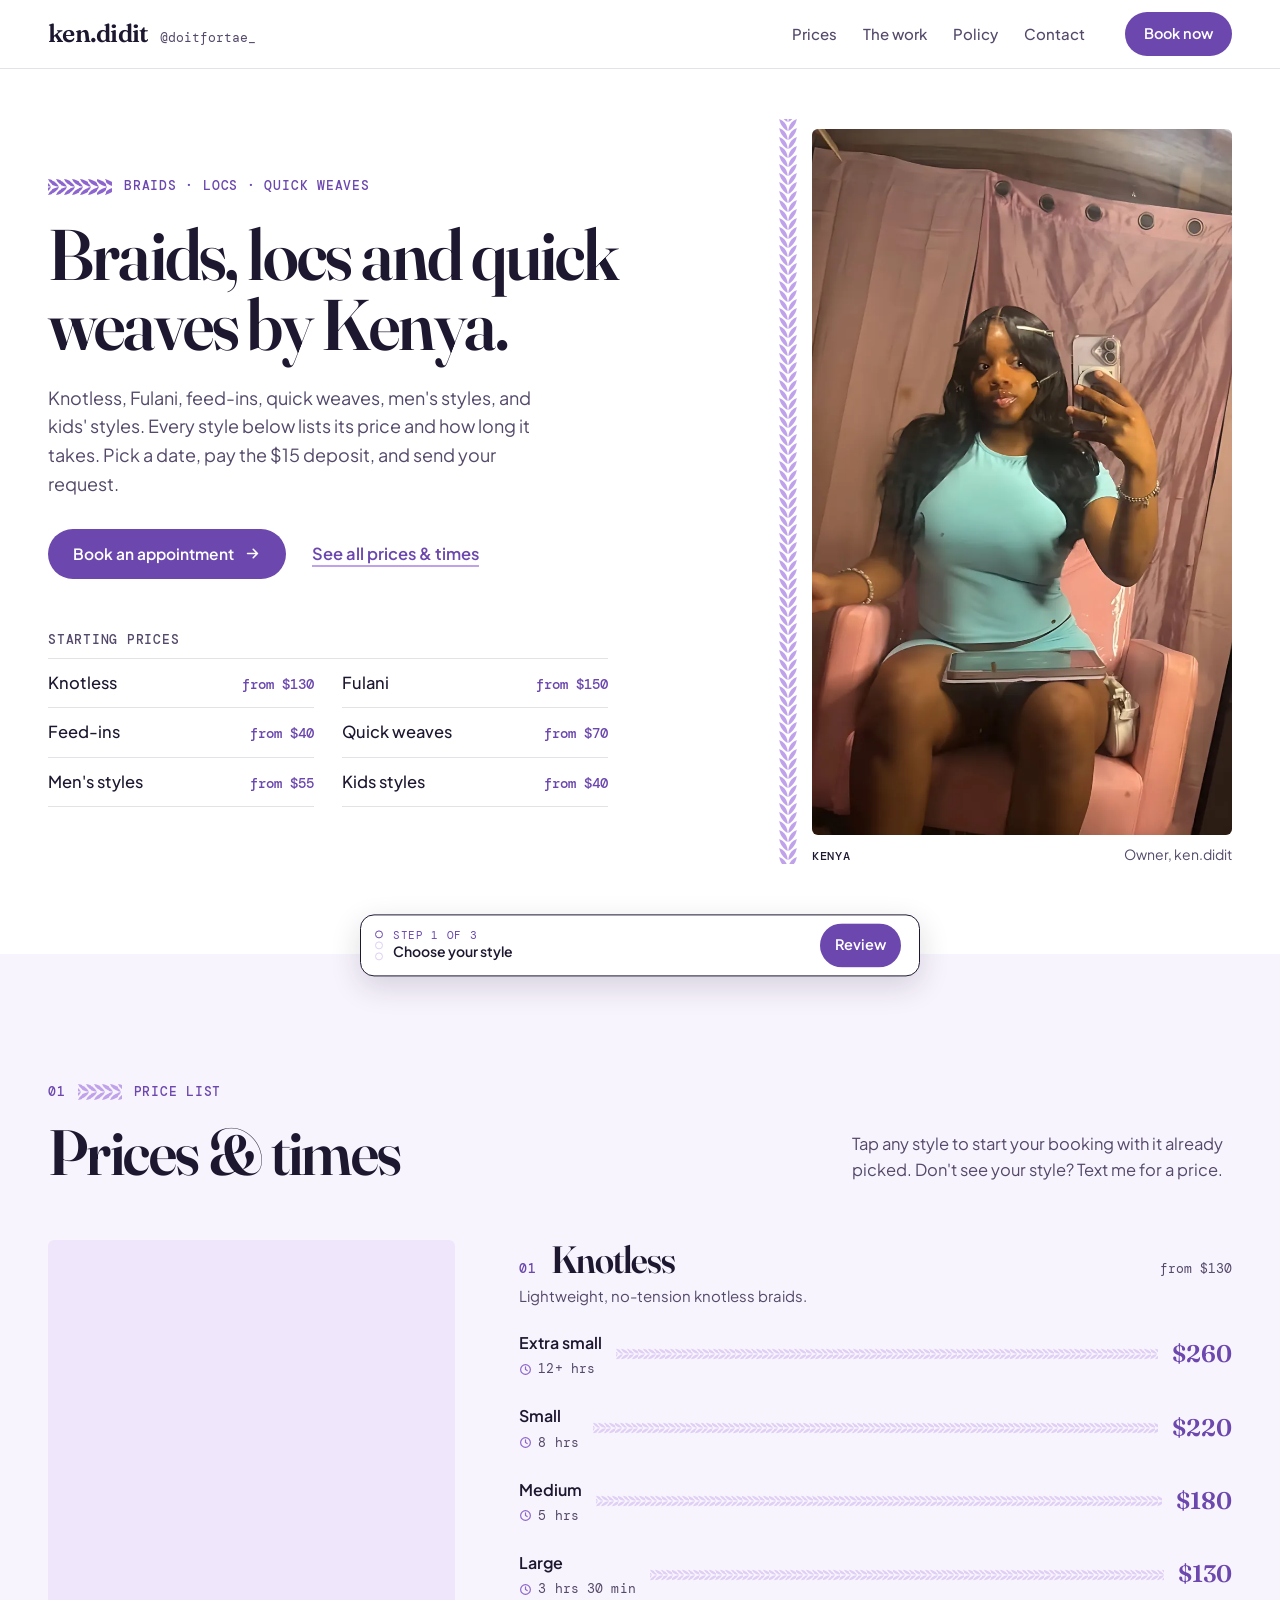
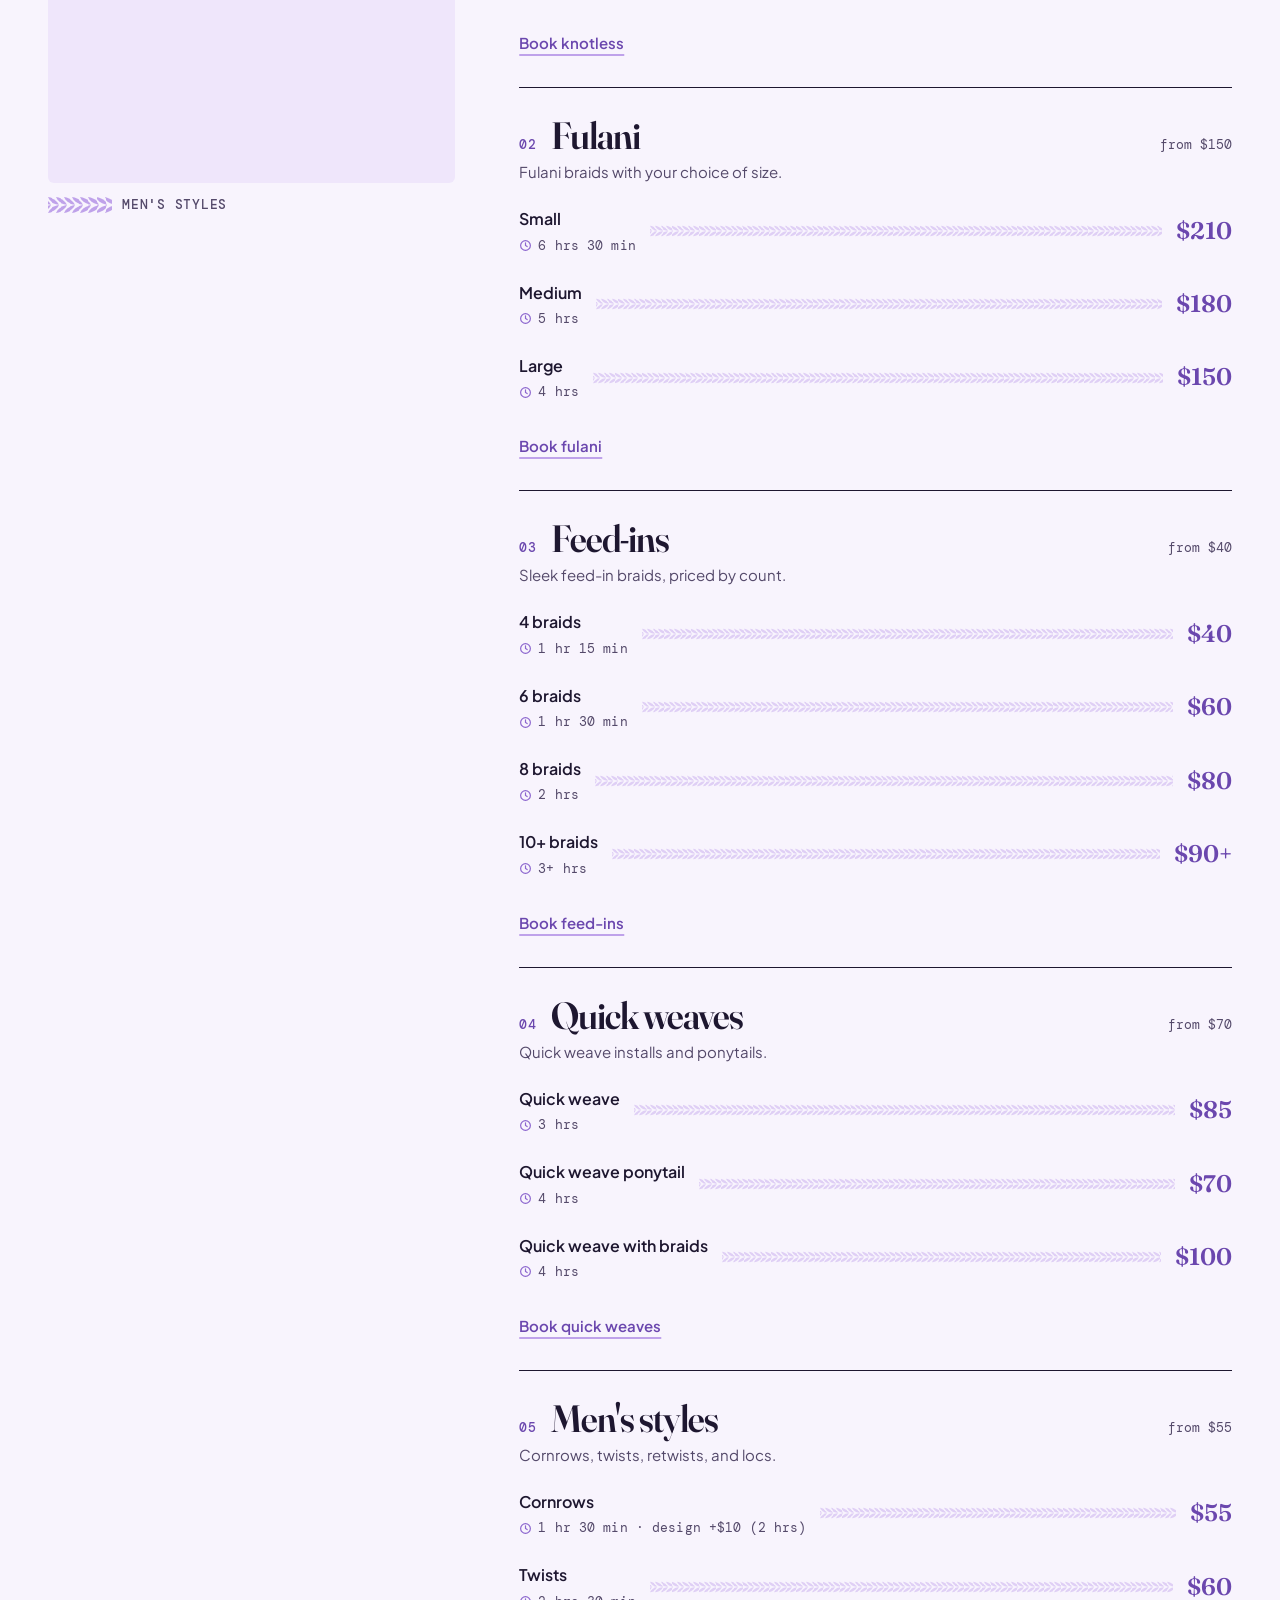
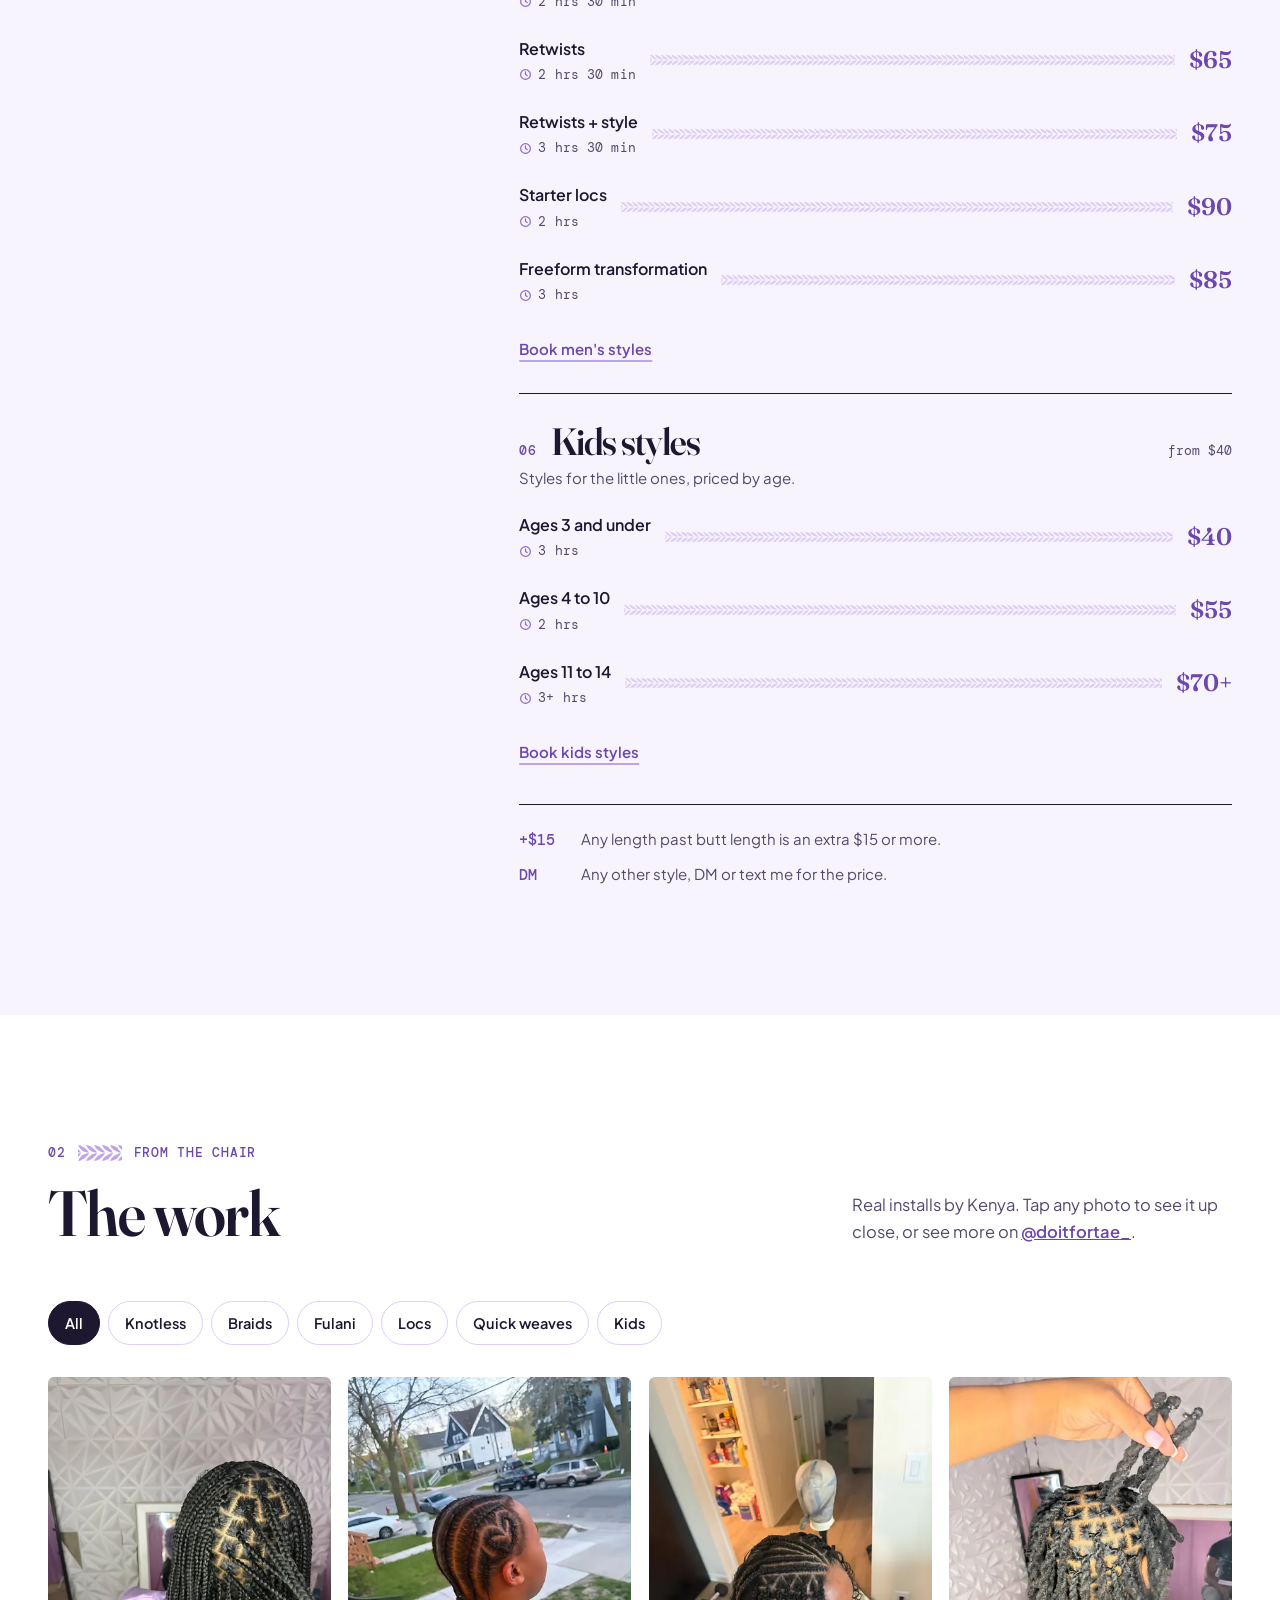
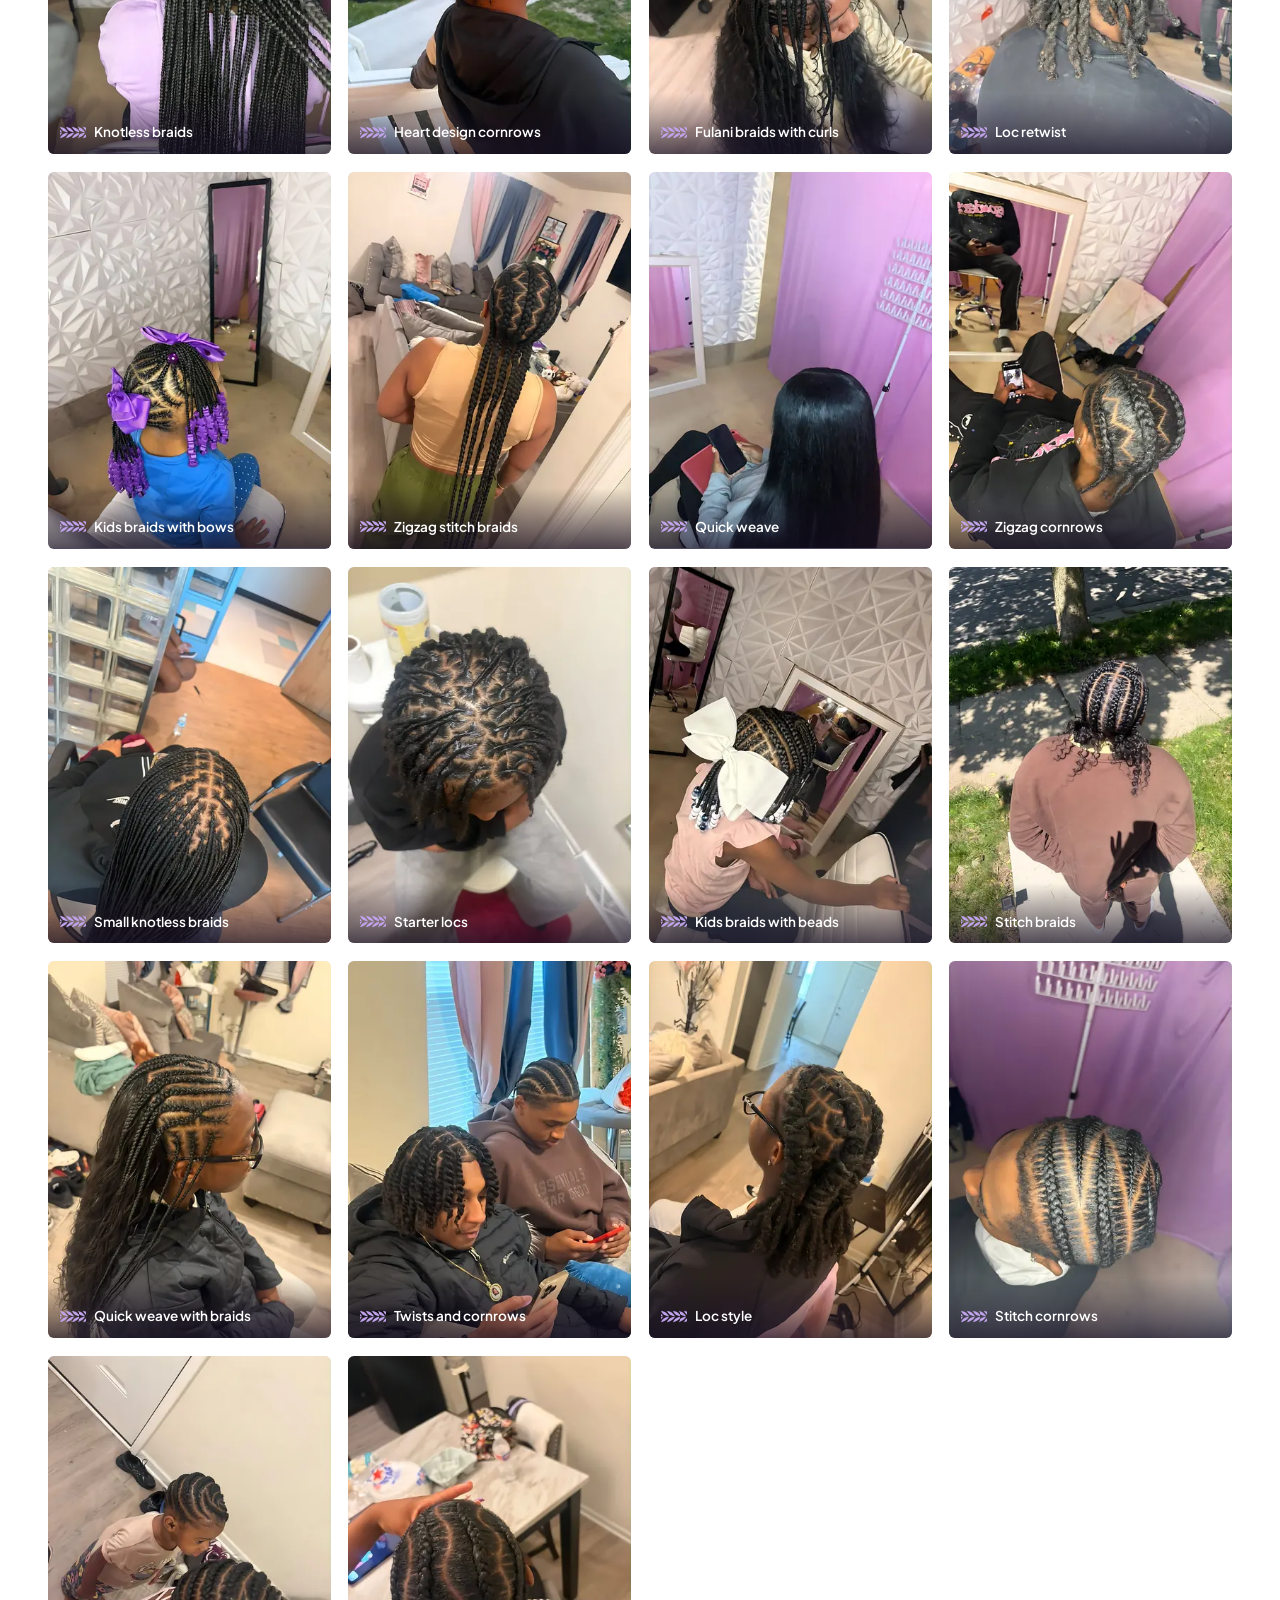
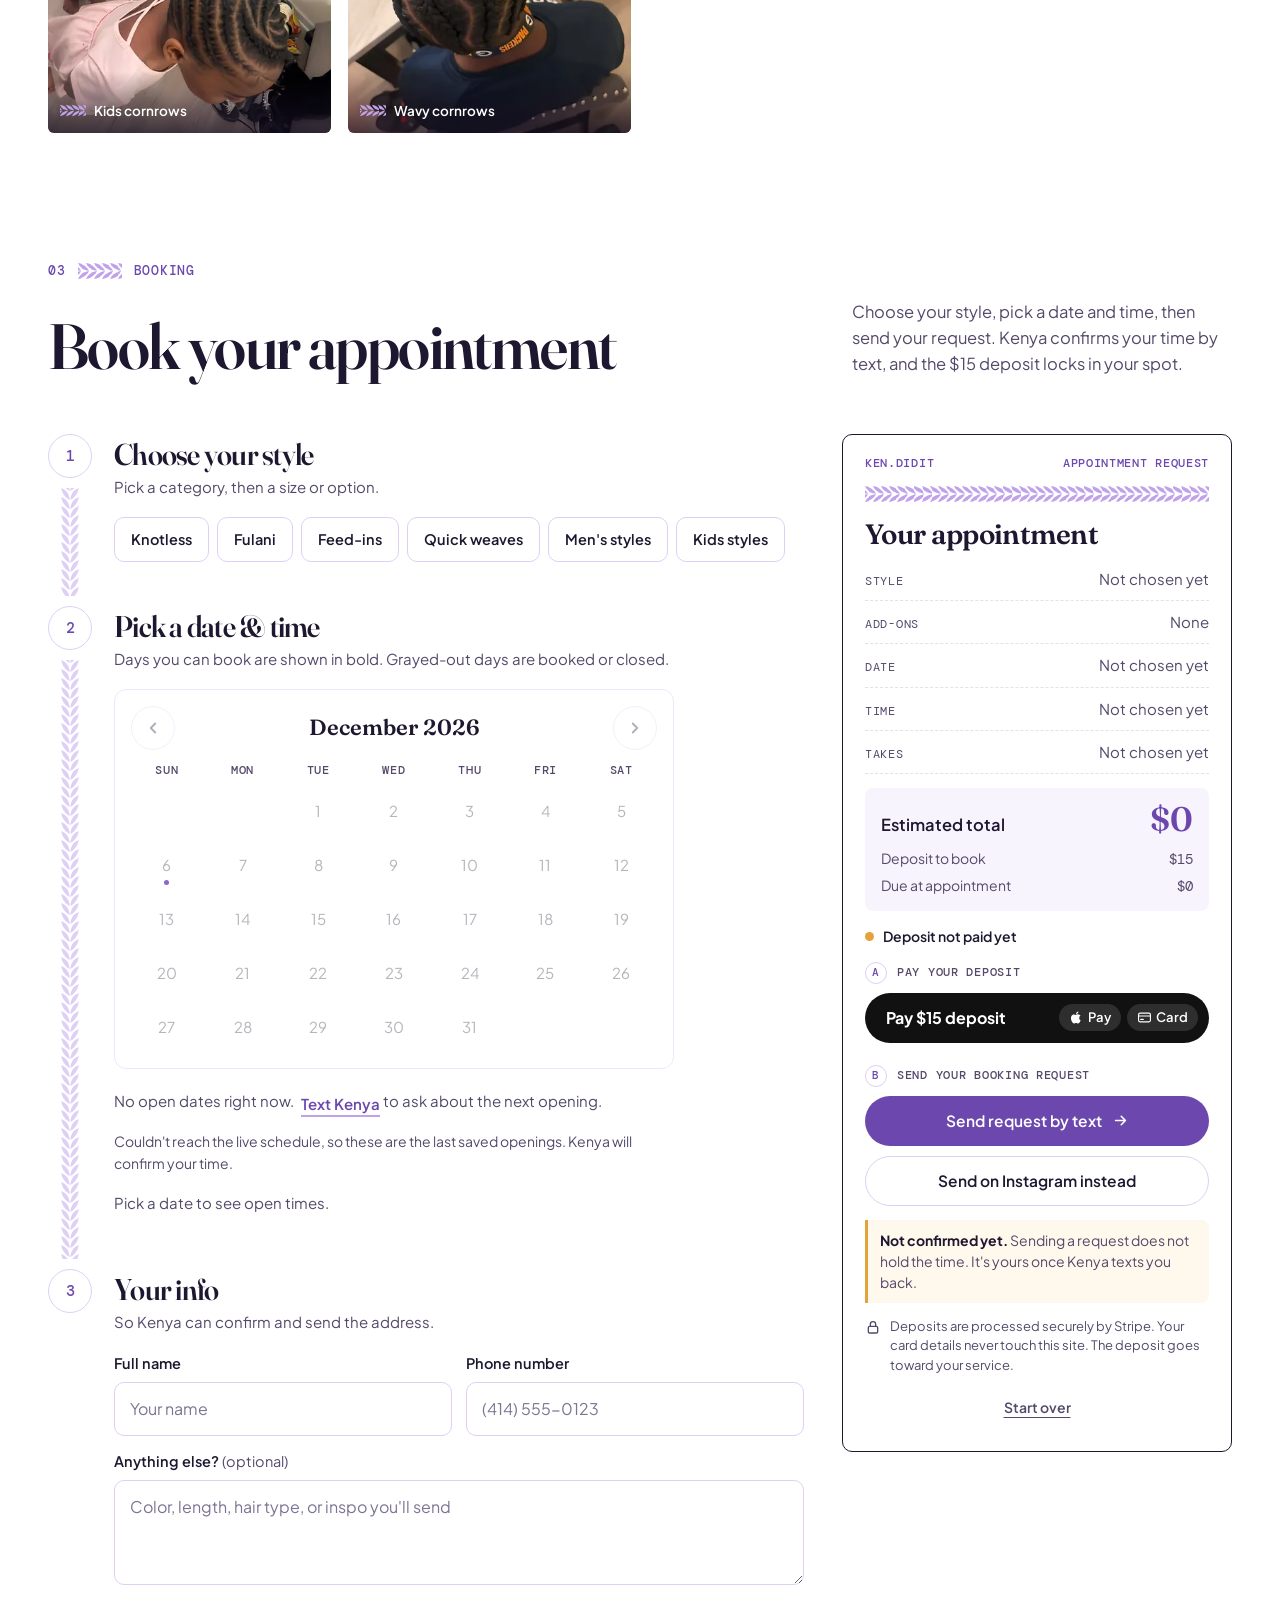
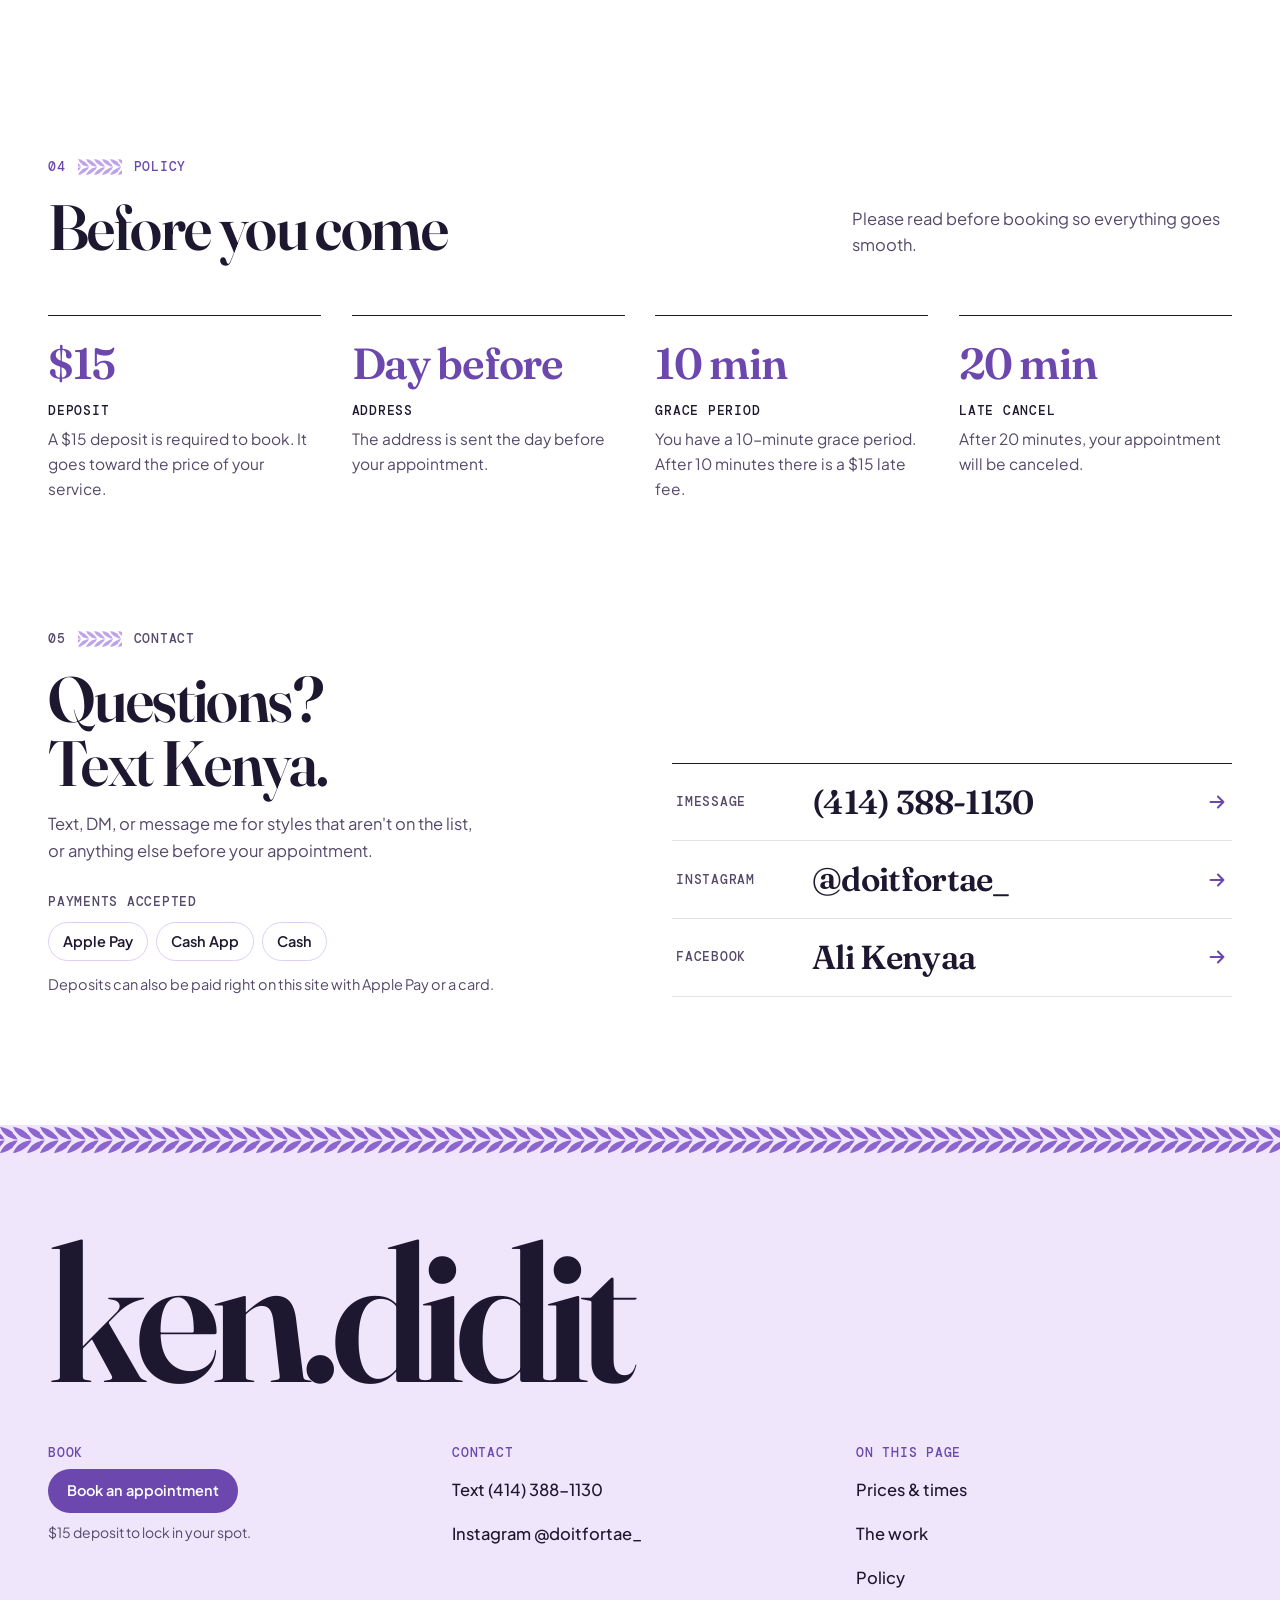
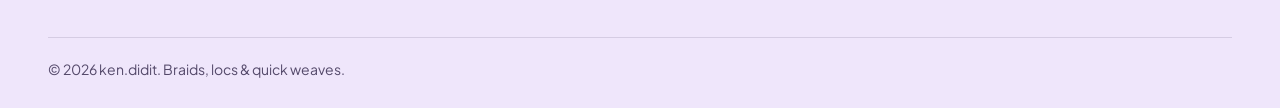
==== index.html @ 7b92425e "Share tags point at kenyastyles.vercel.app Co-Authored-By: Claude Opus 5.5 <noreply@anthropic.com> C" ====
<!DOCTYPE html>
<html lang="en">
<head>
<meta charset="UTF-8">
<meta name="viewport" content="width=device-width, initial-scale=1.0">
<title>ken.didit | Braids, Locs &amp; Quick Weaves | Book Now</title>
<meta name="description" content="Book knotless braids, Fulani braids, feed-ins, quick weaves, men's styles, and kids' styles with ken.didit (@doitfortae_). See prices and request your appointment online.">
<meta name="theme-color" content="#FFFFFF">
<link rel="icon" href="favicon.svg" type="image/svg+xml">
<link rel="icon" href="favicon-32.png" type="image/png" sizes="32x32">
<link rel="apple-touch-icon" href="apple-touch-icon.png">
<!-- Share preview. Social apps need absolute URLs: SITE_URL below is assumed to be
     https://kenyastyles.vercel.app. Change all three if the live domain is different. -->
<meta property="og:type" content="website">
<meta property="og:site_name" content="ken.didit">
<meta property="og:url" content="https://kenyastyles.vercel.app/">
<meta property="og:title" content="ken.didit | Braids, locs &amp; quick weaves by Kenya">
<meta property="og:description" content="Prices and times for every style, a booking calendar, and a $15 deposit to lock in your spot.">
<meta property="og:image" content="https://kenyastyles.vercel.app/img/og.jpg">
<meta property="og:image:width" content="1200">
<meta property="og:image:height" content="630">
<meta property="og:image:alt" content="ken.didit wordmark beside a photo of Kenya">
<meta name="twitter:card" content="summary_large_image">
<link rel="preload" as="image" type="image/webp" imagesrcset="img/w/owner-400.webp 400w, img/w/owner-800.webp 800w, img/w/owner-1174.webp 1174w" imagesizes="(max-width:600px) 300px, (max-width:900px) 40vw, 420px" fetchpriority="high">
<link rel="preconnect" href="https://fonts.googleapis.com">
<link rel="preconnect" href="https://fonts.gstatic.com" crossorigin>
<link href="https://fonts.googleapis.com/css2?family=DM+Mono:wght@400;500&family=Fraunces:opsz,wght@9..144,400;9..144,500;9..144,600&family=Plus+Jakarta+Sans:wght@400;500;600;700&display=swap" rel="stylesheet">
<link rel="stylesheet" href="style.css">
</head>
<body>

<a class="skip" href="#book">Skip to booking</a>

<nav id="nav" aria-label="Main">
  <div class="nav-in">
    <a href="#top" class="brand" aria-label="ken.didit, back to top"><span class="brand-k">ken.didit</span><span class="brand-h">@doitfortae_</span></a>
    <div class="nav-links" id="nav-links">
      <a href="#prices">Prices</a>
      <a href="#work">The work</a>
      <a href="#policy">Policy</a>
      <a href="#contact">Contact</a>
    </div>
    <a class="btn btn-primary btn-sm nav-book" href="#book">Book now</a>
    <button class="nav-menu" id="nav-menu" aria-expanded="false" aria-controls="nav-links" aria-label="Open menu"><span></span><span></span></button>
  </div>
</nav>

<main id="top">

<!-- HERO -->
<header class="hero">
  <div class="hero-art">
    <span class="cr-v hero-thread" aria-hidden="true"></span>
    <figure class="hero-photo">
      <picture><source type="image/webp" srcset="img/w/owner-400.webp 400w, img/w/owner-800.webp 800w, img/w/owner-1174.webp 1174w" sizes="(max-width:600px) 300px, (max-width:900px) 40vw, 420px"><img src="img/owner.jpg" alt="Kenya, owner of ken.didit" width="1174" height="1972" fetchpriority="high"></picture>
      <figcaption class="hero-cap"><span class="mono">Kenya</span><span>Owner, ken.didit</span></figcaption>
    </figure>
  </div>

  <div class="hero-copy">
    <p class="eyebrow"><span class="cr" aria-hidden="true"></span><span>Braids · Locs · Quick weaves</span></p>
    <h1>Braids, locs and quick weaves by Kenya.</h1>
    <p class="hero-sub">Knotless, Fulani, feed-ins, quick weaves, men's styles, and kids' styles. Every style below lists its price and how long it takes. Pick a date, pay the $15 deposit, and send your request.</p>
    <div class="hero-cta">
      <a class="btn btn-primary" href="#book">Book an appointment <svg class="arw" viewBox="0 0 24 24" aria-hidden="true"><path d="M5 12h14M13 6l6 6-6 6"/></svg></a>
      <a class="tlink" href="#prices">See all prices &amp; times</a>
    </div>
    <div class="hero-rates">
      <p class="mono hr-l">Starting prices</p>
      <ul id="hero-rates"><!-- rendered from SERVICES --></ul>
    </div>
  </div>
</header>

<!-- PRICES -->
<section id="prices" aria-labelledby="h-prices">
  <div class="wrap">
    <div class="sec-head">
      <p class="sec-label"><span class="mono">01</span><span class="cr" aria-hidden="true"></span><span class="mono">Price list</span></p>
      <h2 id="h-prices">Prices &amp; times</h2>
      <p class="sec-note">Tap any style to start your booking with it already picked. Don't see your style? Text me for a price.</p>
    </div>

    <div class="rate">
      <div class="rate-photo" aria-hidden="true">
        <div class="rp-frame" id="rp-frame"></div>
        <p class="rp-cap mono" id="rp-cap"></p>
      </div>
      <div class="rate-list">
        <div id="price-grid"><!-- rendered from SERVICES --></div>
        <div class="price-notes">
          <p><span class="pn-k">+$15</span>Any length past butt length is an extra $15 or more.</p>
          <p><span class="pn-k">DM</span>Any other style, DM or text me for the price.</p>
        </div>
      </div>
    </div>
  </div>
</section>

<!-- WORK -->
<section id="work" aria-labelledby="h-work">
  <div class="wrap">
    <div class="sec-head">
      <p class="sec-label"><span class="mono">02</span><span class="cr" aria-hidden="true"></span><span class="mono">From the chair</span></p>
      <h2 id="h-work">The work</h2>
      <p class="sec-note">Real installs by Kenya. Tap any photo to see it up close, or see more on <a href="https://instagram.com/doitfortae_" target="_blank" rel="noopener">@doitfortae_</a>.</p>
    </div>
    <div class="g-filters" id="g-filters" role="group" aria-label="Filter photos by style"></div>
    <div class="gallery" id="gallery"></div>
  </div>
</section>

<!-- BOOKING -->
<section id="book" aria-labelledby="h-book">
  <div class="wrap">
    <div class="sec-head">
      <p class="sec-label"><span class="mono">03</span><span class="cr" aria-hidden="true"></span><span class="mono">Booking</span></p>
      <h2 id="h-book">Book your appointment</h2>
      <p class="sec-note">Choose your style, pick a date and time, then send your request. Kenya confirms your time by text, and the $15 deposit locks in your spot.</p>
    </div>

    <div class="booker">
      <div class="steps">

        <!-- step 1 -->
        <div class="step" id="s1">
          <div class="step-head"><span class="step-n" aria-hidden="true">1</span><div><h3 id="s1-h" tabindex="-1"><span class="sr">Step 1 of 3: </span>Choose your style</h3><p class="step-sub">Pick a category, then a size or option.</p><p class="step-pick" id="s1-pick"></p></div><button class="step-edit" data-edit="s1" aria-controls="s1-body" aria-expanded="true">Change<span class="sr"> Choose your style</span></button></div>
          <div class="step-body" id="s1-body">
            <div class="chips" id="cat-chips" role="radiogroup" aria-label="Style category"></div>
            <div class="opts" id="opt-chips" role="radiogroup" aria-label="Size or option"></div>
            <div class="addons" id="addons"></div>
            <button class="btn btn-line btn-sm step-next" data-next="s2" hidden>Next: pick a date</button>
          </div>
        </div>

        <!-- step 2 -->
        <div class="step" id="s2">
          <div class="step-head"><span class="step-n" aria-hidden="true">2</span><div><h3 id="s2-h" tabindex="-1"><span class="sr">Step 2 of 3: </span>Pick a date &amp; time</h3><p class="step-sub">Days you can book are shown in bold. Grayed-out days are booked or closed.</p><p class="step-pick" id="s2-pick"></p></div><button class="step-edit" data-edit="s2" aria-controls="s2-body" aria-expanded="true">Change<span class="sr"> Pick a date &amp; time</span></button></div>
          <div class="step-body" id="s2-body">
            <div class="cal" id="cal" aria-busy="true">
              <div class="cal-top">
                <button class="cal-nav" id="cal-prev" aria-label="Previous month"><svg viewBox="0 0 24 24"><path d="M15 6l-6 6 6 6"/></svg></button>
                <p id="cal-title" aria-live="polite"></p>
                <button class="cal-nav" id="cal-next" aria-label="Next month"><svg viewBox="0 0 24 24"><path d="M9 6l6 6-6 6"/></svg></button>
              </div>
              <div class="cal-dow" aria-hidden="true"><span>Sun</span><span>Mon</span><span>Tue</span><span>Wed</span><span>Thu</span><span>Fri</span><span>Sat</span></div>
              <div class="cal-grid" id="cal-grid"></div>
              <div class="cal-load" id="cal-load" role="status"><span class="cr" aria-hidden="true"></span><span>Loading Kenya's latest openings…</span></div>
            </div>
            <p class="cal-note" id="cal-note" role="status"></p>
            <div class="slots-wrap">
              <p class="slots-label" id="slots-label">Pick a date to see open times.</p>
              <div class="slots" id="slots" role="radiogroup" aria-labelledby="slots-label"></div>
            </div>
            <button class="btn btn-line btn-sm step-next" data-next="s3" hidden>Next: your info</button>
          </div>
        </div>

        <!-- step 3 -->
        <div class="step" id="s3">
          <div class="step-head"><span class="step-n" aria-hidden="true">3</span><div><h3 id="s3-h" tabindex="-1"><span class="sr">Step 3 of 3: </span>Your info</h3><p class="step-sub">So Kenya can confirm and send the address.</p></div></div>
          <div class="step-body" id="s3-body">
            <div class="form">
              <label>Full name<input id="f-name" type="text" autocomplete="name" autocapitalize="words" enterkeyhint="next" placeholder="Your name" aria-describedby="e-name"><span class="f-err" id="e-name"></span></label>
              <label>Phone number<input id="f-phone" type="tel" inputmode="tel" autocomplete="tel" enterkeyhint="next" placeholder="(414) 555-0123" aria-describedby="e-phone"><span class="f-err" id="e-phone"></span></label>
              <label class="full">Anything else? <span class="opt-l">(optional)</span><textarea id="f-notes" rows="3" placeholder="Color, length, hair type, or inspo you'll send"></textarea></label>
            </div>
          </div>
        </div>
      </div>

      <!-- summary: the appointment slip -->
      <aside class="summary" id="summary" aria-label="Your appointment">
        <div class="sum-card">
          <div class="slip-top">
            <span class="mono">ken.didit</span>
            <span class="mono">Appointment request</span>
          </div>
          <span class="cr slip-cr" aria-hidden="true"></span>
          <p class="sum-title">Your appointment</p>
          <dl class="sum-list">
            <div><dt>Style</dt><dd id="sum-style" class="empty">Not chosen yet</dd></div>
            <div><dt>Add-ons</dt><dd id="sum-add" class="empty">None</dd></div>
            <div><dt>Date</dt><dd id="sum-date" class="empty">Not chosen yet</dd></div>
            <div><dt>Time</dt><dd id="sum-time" class="empty">Not chosen yet</dd></div>
            <div><dt>Takes</dt><dd id="sum-len" class="empty">Not chosen yet</dd></div>
          </dl>
          <div class="sum-total">
            <div><span>Estimated total</span><b id="sum-total">$0</b></div>
            <div class="dep"><span>Deposit to book</span><span>$15</span></div>
            <div class="dep"><span>Due at appointment</span><span id="sum-due">$0</span></div>
          </div>
          <div class="dep-status" id="dep-status"><span class="ds-dot"></span><span id="dep-text">Deposit not paid yet</span></div>
          <p class="sum-err" id="sum-err" role="alert"></p>
          <p class="sum-step"><span>A</span>Pay your deposit</p>
          <button class="btn btn-pay btn-wide" id="pay-dep">
            <span class="payb-l">Pay $15 deposit</span>
            <span class="pay-marks" aria-hidden="true">
              <span class="mk-apple"><svg viewBox="0 0 24 24"><path d="M16.4 12.6c0-2.5 2-3.6 2.1-3.7-1.2-1.7-3-1.9-3.6-1.9-1.5-.2-3 .9-3.8.9-.8 0-2-.9-3.2-.8-1.7 0-3.2 1-4 2.4-1.7 3-.4 7.4 1.2 9.8.8 1.2 1.8 2.5 3 2.4 1.2 0 1.7-.8 3.1-.8 1.5 0 1.9.8 3.2.8 1.3 0 2.2-1.2 3-2.4.9-1.4 1.3-2.7 1.3-2.8 0 0-2.4-1-2.3-3.9zM14 5.3c.7-.8 1.1-1.9 1-3-1 0-2.1.7-2.8 1.5-.6.7-1.2 1.8-1 2.9 1 .1 2.1-.6 2.8-1.4z"/></svg>Pay</span>
              <span class="mk-card"><svg viewBox="0 0 24 24"><rect x="2.5" y="5" width="19" height="14" rx="2.5"/><path d="M2.5 9.5h19M6 15h4"/></svg>Card</span>
            </span>
          </button>
          <p class="sum-step"><span>B</span>Send your booking request</p>
          <button class="btn btn-primary btn-wide" id="send-text">Send request by text <svg class="arw" viewBox="0 0 24 24" aria-hidden="true"><path d="M5 12h14M13 6l6 6-6 6"/></svg></button>
          <button class="btn btn-line btn-wide" id="send-ig">Send on Instagram instead</button>
          <p class="sum-note"><b>Not confirmed yet.</b> Sending a request does not hold the time. It's yours once Kenya texts you back.</p>
          <div class="after" id="after" hidden tabindex="-1">
            <p class="after-h">Request ready to send</p>
            <p>Make sure you hit send in Messages or Instagram. Kenya will text you to confirm, and the address comes the day before.</p>
            <p class="after-l mono">Save it while you wait</p>
            <div class="after-btns">
              <button class="btn btn-line btn-sm" id="ics">Add to calendar</button>
              <a class="btn btn-line btn-sm" id="gcal" target="_blank" rel="noopener">Google Calendar</a>
              <button class="btn btn-line btn-sm" id="copy-req">Copy request</button>
            </div>
            <p class="after-fine">Saved as "pending" until Kenya confirms.</p>
          </div>
          <p class="sum-fine"><svg viewBox="0 0 24 24" aria-hidden="true"><rect x="5" y="11" width="14" height="10" rx="2"/><path d="M8 11V8a4 4 0 0 1 8 0v3"/></svg>Deposits are processed securely by Stripe. Your card details never touch this site. The deposit goes toward your service.</p>
          <button class="reset" id="reset">Start over</button>
        </div>
      </aside>
    </div>
  </div>
</section>

<!-- POLICY -->
<section id="policy" aria-labelledby="h-policy">
  <div class="wrap">
    <div class="sec-head">
      <p class="sec-label"><span class="mono">04</span><span class="cr" aria-hidden="true"></span><span class="mono">Policy</span></p>
      <h2 id="h-policy">Before you come</h2>
      <p class="sec-note">Please read before booking so everything goes smooth.</p>
    </div>
    <ol class="policy-grid">
      <li class="pol"><span class="pol-big">$15</span><h3>Deposit</h3><p>A $15 deposit is required to book. It goes toward the price of your service.</p></li>
      <li class="pol"><span class="pol-big">Day before</span><h3>Address</h3><p>The address is sent the day before your appointment.</p></li>
      <li class="pol"><span class="pol-big">10 min</span><h3>Grace period</h3><p>You have a 10-minute grace period. After 10 minutes there is a $15 late fee.</p></li>
      <li class="pol"><span class="pol-big">20 min</span><h3>Late cancel</h3><p>After 20 minutes, your appointment will be canceled.</p></li>
    </ol>
  </div>
</section>

<!-- CONTACT -->
<section id="contact" aria-labelledby="h-contact">
  <div class="wrap contact">
    <div class="cc-left">
      <p class="sec-label"><span class="mono">05</span><span class="cr" aria-hidden="true"></span><span class="mono">Contact</span></p>
      <h2 id="h-contact">Questions? Text Kenya.</h2>
      <p>Text, DM, or message me for styles that aren't on the list, or anything else before your appointment.</p>
      <div class="pay">
        <p class="mono pay-l">Payments accepted</p>
        <ul class="pay-chips"><li>Apple Pay</li><li>Cash App</li><li>Cash</li></ul>
        <p class="pay-note">Deposits can also be paid right on this site with Apple Pay or a card.</p>
      </div>
    </div>
    <ul class="cc-right">
      <li><a class="link-row" href="sms:+14143881130"><span class="mono">iMessage</span><b>(414) 388-1130</b><svg class="arw" viewBox="0 0 24 24" aria-hidden="true"><path d="M5 12h14M13 6l6 6-6 6"/></svg></a></li>
      <li><a class="link-row" href="https://instagram.com/doitfortae_" target="_blank" rel="noopener"><span class="mono">Instagram</span><b>@doitfortae_</b><svg class="arw" viewBox="0 0 24 24" aria-hidden="true"><path d="M5 12h14M13 6l6 6-6 6"/></svg></a></li>
      <li><a class="link-row" href="https://www.facebook.com/search/top?q=Ali%20Kenyaa" target="_blank" rel="noopener"><span class="mono">Facebook</span><b>Ali Kenyaa</b><svg class="arw" viewBox="0 0 24 24" aria-hidden="true"><path d="M5 12h14M13 6l6 6-6 6"/></svg></a></li>
    </ul>
  </div>
</section>

</main>

<footer>
  <span class="cr foot-cr" aria-hidden="true"></span>
  <div class="foot-in">
    <p class="foot-mark">ken.didit</p>
    <div class="foot-cols">
      <div>
        <p class="mono foot-l">Book</p>
        <a class="btn btn-primary btn-sm" href="#book">Book an appointment</a>
        <p class="foot-small">$15 deposit to lock in your spot.</p>
      </div>
      <div>
        <p class="mono foot-l">Contact</p>
        <a href="sms:+14143881130">Text (414) 388-1130</a>
        <a href="https://instagram.com/doitfortae_" target="_blank" rel="noopener">Instagram @doitfortae_</a>
      </div>
      <div>
        <p class="mono foot-l">On this page</p>
        <a href="#prices">Prices &amp; times</a>
        <a href="#work">The work</a>
        <a href="#policy">Policy</a>
      </div>
    </div>
    <p class="foot-row">© 2026 ken.didit. Braids, locs &amp; quick weaves.</p>
  </div>
</footer>

<div class="lb" id="lb" aria-hidden="true" role="dialog" aria-modal="true" aria-label="Photo viewer">
  <button class="lb-btn lb-x" id="lb-x" aria-label="Close"><svg viewBox="0 0 24 24"><path d="M6 6l12 12M18 6L6 18"/></svg></button>
  <button class="lb-btn lb-p" id="lb-p" aria-label="Previous photo"><svg viewBox="0 0 24 24"><path d="M15 6l-6 6 6 6"/></svg></button>
  <button class="lb-btn lb-n" id="lb-n" aria-label="Next photo"><svg viewBox="0 0 24 24"><path d="M9 6l6 6-6 6"/></svg></button>
  <figure><img id="lb-img" src="data:," alt=""><figcaption><span id="lb-cap"></span><a class="btn btn-primary btn-sm" id="lb-book" href="#book">Book this style</a></figcaption></figure>
</div>
<div class="toast" id="toast" role="status"></div>
<div class="mbar" id="mbar" aria-hidden="true">
  <div class="mbar-in">
    <ol class="mbar-steps" aria-hidden="true"><li data-s="s1"></li><li data-s="s2"></li><li data-s="s3"></li></ol>
    <div class="mbar-txt"><span class="mbar-k" id="mbar-k">Step 1 of 3</span><span class="mbar-v" id="mbar-v">Choose your style</span></div>
    <b class="mbar-t" id="mbar-t"></b>
    <button class="btn btn-primary btn-sm" id="mbar-go" tabindex="-1">Review</button>
  </div>
</div>

<script src="https://cdn.jsdelivr.net/npm/lenis@1.1.14/dist/lenis.min.js"></script>
<script src="https://cdnjs.cloudflare.com/ajax/libs/gsap/3.12.5/gsap.min.js"></script>
<script src="https://cdnjs.cloudflare.com/ajax/libs/gsap/3.12.5/ScrollTrigger.min.js"></script>
<script src="main.js"></script>
</body>
</html>
---- style.css ----
/* ken.didit
   Brand device: the cornrow stitch. A row of interlocking braid stitches
   (.cr horizontal, .cr-v vertical) marks every section label, the price
   leaders, the booking progress thread, the appointment slip and the footer. */
:root{
  --white:#FFFFFF;
  --mist:#F8F4FD;      /* pale lilac page tint */
  --l100:#EFE6FB;
  --l200:#DFCFF5;
  --lilac:#BFA2EA;     /* main lilac */
  --l600:#8C66CE;
  --l700:#6B47AE;      /* text-safe lilac (6.9:1 on white) */
  --l800:#4F3386;
  --ink:#1E1730;
  --ink2:#54496A;
  --line:rgba(30,23,48,.12);
  --disp:'Fraunces',Georgia,serif;
  --body:'Plus Jakarta Sans',system-ui,sans-serif;
  --mono:'DM Mono',ui-monospace,SFMono-Regular,Menlo,monospace;
  --ease:cubic-bezier(.22,1,.36,1);
  --cr-h:url("data:image/svg+xml,%3Csvg xmlns='http://www.w3.org/2000/svg' viewBox='0 0 9 20'%3E%3Cg id='a'%3E%3Cpath d='M0 1.2C5.5 2 9.8 5.4 12 9.6 6.6 9.6 2 6.6 0 1.2Z'/%3E%3Cpath d='M0 18.8C5.5 18 9.8 14.6 12 10.4 6.6 10.4 2 13.4 0 18.8Z'/%3E%3C/g%3E%3Cuse href='%23a' x='-9'/%3E%3C/svg%3E");
  --cr-v:url("data:image/svg+xml,%3Csvg xmlns='http://www.w3.org/2000/svg' viewBox='0 0 20 9'%3E%3Cg transform='matrix%280 1 1 0 0 0%29'%3E%3Cg id='a'%3E%3Cpath d='M0 1.2C5.5 2 9.8 5.4 12 9.6 6.6 9.6 2 6.6 0 1.2Z'/%3E%3Cpath d='M0 18.8C5.5 18 9.8 14.6 12 10.4 6.6 10.4 2 13.4 0 18.8Z'/%3E%3C/g%3E%3Cuse href='%23a' x='-9'/%3E%3C/g%3E%3C/svg%3E");
  --nav-h:68px;
}
*{margin:0;padding:0;box-sizing:border-box}
html{scroll-padding-top:calc(var(--nav-h) + 12px)}
html.lenis,html.lenis body{height:auto}
.lenis.lenis-smooth{scroll-behavior:auto!important}
body{background:var(--white);color:var(--ink);font-family:var(--body);font-size:16.5px;line-height:1.6;-webkit-font-smoothing:antialiased;overflow-x:clip}
img{display:block;max-width:100%}
picture{display:contents}
.sr{position:absolute;width:1px;height:1px;padding:0;margin:-1px;overflow:hidden;clip:rect(0 0 0 0);white-space:nowrap;border:0}
[hidden]{display:none!important}
a{color:inherit}
button{font:inherit;color:inherit}
ul,ol{list-style:none}
h1,h2,h3{font-family:var(--disp);font-weight:600;letter-spacing:-.025em;font-variation-settings:'opsz' 144}
::selection{background:var(--lilac);color:var(--ink)}
:focus-visible{outline:2.5px solid var(--l700);outline-offset:3px;border-radius:6px}
.mono{font-family:var(--mono);font-size:12.5px;font-weight:500;letter-spacing:.06em;text-transform:uppercase}
.skip{position:fixed;left:12px;top:-60px;z-index:400;background:var(--ink);color:#fff;padding:10px 16px;border-radius:8px;text-decoration:none;font-weight:600}
.skip:focus{top:12px}

/* ── the cornrow stitch ── */
.cr{display:inline-block;flex:none;height:18px;width:64px;background:currentColor;color:var(--lilac);
  -webkit-mask:var(--cr-h) repeat-x left center/auto 100%;mask:var(--cr-h) repeat-x left center/auto 100%}
.cr-v{display:block;width:20px;background:currentColor;color:var(--lilac);
  -webkit-mask:var(--cr-v) repeat-y center top/100% auto;mask:var(--cr-v) repeat-y center top/100% auto}

/* ── buttons ── */
.btn{display:inline-flex;align-items:center;justify-content:center;gap:10px;min-height:50px;
  padding:0 24px;border-radius:999px;border:1.5px solid transparent;cursor:pointer;text-decoration:none;
  font-family:var(--body);font-weight:600;font-size:15.5px;line-height:1.1;white-space:nowrap;
  transition:background .2s,color .2s,border-color .2s,transform .2s var(--ease);-webkit-tap-highlight-color:transparent}
.btn:active{transform:translateY(1px)}
.arw{width:17px;height:17px;flex:none;fill:none;stroke:currentColor;stroke-width:2.2;stroke-linecap:round;stroke-linejoin:round;transition:transform .3s var(--ease)}
.btn:hover .arw,.link-row:hover .arw{transform:translateX(3px)}
.btn-primary{background:var(--l700);color:#fff}
.btn-primary:hover{background:var(--ink)}
.btn-line{background:transparent;color:var(--ink);border-color:var(--l200)}
.btn-line:hover{border-color:var(--l700);color:var(--l700)}
.btn-sm{min-height:44px;padding:0 18px;font-size:14.5px}
.btn-wide{width:100%}
.btn[disabled]{opacity:.55;cursor:not-allowed}
.tlink{display:inline-flex;align-items:center;min-height:44px;font-weight:600;color:var(--l700);text-decoration:underline;text-underline-offset:5px;text-decoration-thickness:1.5px;text-decoration-color:var(--lilac)}
.tlink:hover{text-decoration-color:var(--l700)}

/* ── nav ── */
nav{position:fixed;z-index:100;top:0;left:0;right:0;background:#fff;border-bottom:1px solid var(--line)}
.nav-in{max-width:1280px;margin:0 auto;height:var(--nav-h);display:flex;align-items:center;gap:28px;padding:0 clamp(16px,4vw,48px)}
.brand{display:flex;align-items:baseline;gap:12px;text-decoration:none;padding:10px 0}
.brand-k{font-family:var(--disp);font-size:25px;font-weight:600;letter-spacing:-.03em;color:var(--ink);line-height:1}
.brand-h{font-family:var(--mono);font-size:12.5px;color:var(--ink2)}
.nav-links{display:flex;gap:2px;margin-left:auto}
.nav-links a{display:flex;align-items:center;min-height:44px;text-decoration:none;font-size:15px;font-weight:500;padding:0 12px;border-radius:8px;color:var(--ink2);transition:color .2s,background .2s}
.nav-links a:hover{color:var(--ink);background:var(--mist)}
.nav-menu{display:none;width:44px;height:44px;border:0;background:none;cursor:pointer;flex-direction:column;justify-content:center;align-items:center;gap:6px;border-radius:10px}
.nav-menu span{display:block;width:20px;height:2px;background:var(--ink);transition:transform .3s var(--ease)}
.nav-menu[aria-expanded="true"] span:first-child{transform:translateY(4px) rotate(45deg)}
.nav-menu[aria-expanded="true"] span:last-child{transform:translateY(-4px) rotate(-45deg)}

/* ── hero ── */
.hero{max-width:1280px;margin:0 auto;display:grid;grid-template-columns:minmax(0,7fr) minmax(0,5fr);align-items:center;
  gap:clamp(32px,5vw,88px);padding:calc(var(--nav-h) + clamp(28px,4vw,56px)) clamp(16px,4vw,48px) clamp(56px,7vw,96px)}
.hero-copy{order:-1}
.eyebrow{display:flex;align-items:center;gap:12px;font-family:var(--mono);font-size:13px;font-weight:500;letter-spacing:.06em;text-transform:uppercase;color:var(--l700);margin-bottom:22px}
.eyebrow .cr{color:var(--l600)}
h1{font-size:clamp(40px,5.6vw,84px);line-height:.98;max-width:14ch;text-wrap:balance}
.hero-sub{max-width:520px;font-size:18px;color:var(--ink2);margin:24px 0 30px}
.hero-cta{display:flex;align-items:center;gap:26px;flex-wrap:wrap}
.hero-rates{margin-top:clamp(36px,4vw,52px);max-width:560px}
.hr-l{color:var(--ink2);margin-bottom:8px}
#hero-rates{display:grid;grid-template-columns:1fr 1fr;column-gap:28px;border-top:1px solid var(--line)}
#hero-rates a{display:flex;align-items:baseline;gap:10px;padding:11px 0;border-bottom:1px solid var(--line);text-decoration:none;font-weight:500}
#hero-rates a:hover .hr-n{color:var(--l700)}
#hero-rates .hr-p{margin-left:auto;font-family:var(--mono);font-size:14px;color:var(--l700);white-space:nowrap}

.hero-art{position:relative;display:grid;grid-template-columns:auto minmax(0,420px);justify-content:end;gap:14px;align-self:start}
.hero-thread{height:100%;color:var(--lilac)}
.hero-photo{position:relative;margin:0;display:flex;flex-direction:column;gap:10px}
.hero-photo img{display:block;width:100%;height:auto;aspect-ratio:587/986;object-fit:contain;border-radius:6px;background:var(--l100)}
.hero-cap{display:flex;justify-content:space-between;align-items:baseline;gap:12px;font-size:14px;color:var(--ink2);line-height:1.3}
.hero-cap .mono{color:var(--ink);font-size:12px}

/* ── sections ── */
section{padding:clamp(80px,10vw,140px) clamp(16px,4vw,48px) 0}
.wrap{max-width:1280px;margin:0 auto}
.sec-head{display:grid;grid-template-columns:1fr minmax(0,380px);column-gap:40px;align-items:end;margin-bottom:clamp(32px,4.5vw,56px)}
.sec-label{grid-column:1/-1;display:flex;align-items:center;gap:12px;color:var(--l700);margin-bottom:18px}
.sec-label .cr{width:44px;color:var(--lilac)}
h2{font-size:clamp(38px,5vw,72px);line-height:1;text-wrap:balance}
.sec-note{color:var(--ink2)}
.sec-note a{color:var(--l700);font-weight:600}

/* ── prices: rate card ── */
#prices{background:var(--mist);padding-bottom:clamp(80px,10vw,140px);margin-top:0}
.rate{display:grid;grid-template-columns:minmax(0,4fr) minmax(0,7fr);gap:clamp(28px,5vw,80px);align-items:start}
.rate-photo{position:sticky;top:calc(var(--nav-h) + 28px)}
.rp-frame{position:relative;aspect-ratio:3/4;max-height:calc(100svh - var(--nav-h) - 110px);overflow:hidden;border-radius:6px;background:var(--l100)}
.rp-frame img{position:absolute;inset:0;width:100%;height:100%;object-fit:contain;opacity:0;transition:opacity .5s var(--ease)}
.rp-frame img.on{opacity:1}
.rp-cap{margin-top:12px;color:var(--ink2);display:flex;gap:10px;align-items:center}
.pcat{padding:28px 0 22px;border-top:1.5px solid var(--ink)}
.pcat:first-child{padding-top:0;border-top:0}
.pcat-img{display:none}
.pcat-top{display:grid;grid-template-columns:auto 1fr auto;align-items:baseline;gap:14px;margin-bottom:4px}
.pcat-n{color:var(--l700)}
.pcat h3{font-size:clamp(28px,3vw,38px);line-height:1.05}
.pcat .from{font-family:var(--mono);font-size:13px;color:var(--ink2);white-space:nowrap}
.pcat .desc{font-size:15px;color:var(--ink2);margin:0 0 10px}
.prow{display:grid;grid-template-columns:auto 1fr auto;align-items:center;gap:14px;width:100%;padding:12px 10px;margin:0 -10px;width:calc(100% + 20px);
  background:none;border:0;border-radius:8px;cursor:pointer;text-align:left;transition:background .2s}
.prow:hover{background:#fff}
.prow .pn{font-weight:600;font-size:16px;line-height:1.3}
.prow .dur{display:flex;align-items:center;gap:6px;font-family:var(--mono);font-size:12.5px;font-weight:400;color:var(--ink2);margin-top:3px;letter-spacing:.01em}
.prow .pd{height:12px;min-width:24px;align-self:center;background:var(--l200);
  -webkit-mask:var(--cr-h) repeat-x left center/auto 100%;mask:var(--cr-h) repeat-x left center/auto 100%;transition:background .25s}
.prow:hover .pd{background:var(--l600)}
.prow .pp{font-family:var(--disp);font-size:24px;font-weight:600;color:var(--l700);font-variant-numeric:tabular-nums}
.clk{width:13px;height:13px;flex:none;fill:none;stroke:var(--l600);stroke-width:2.2;stroke-linecap:round}
.pbook{margin-top:10px}
.pbook .tlink{background:none;border:0;cursor:pointer;font-size:15px;padding:0}
.price-notes{display:grid;gap:10px;margin-top:8px;padding-top:22px;border-top:1.5px solid var(--ink)}
.price-notes p{display:flex;gap:14px;align-items:baseline;color:var(--ink2);font-size:15px}
.pn-k{flex:none;min-width:48px;font-family:var(--mono);font-weight:500;color:var(--l700)}

/* ── gallery ── */
.g-filters{display:flex;flex-wrap:wrap;gap:8px;margin-bottom:clamp(20px,3vw,32px)}
.gf{border:1.5px solid var(--l200);background:#fff;border-radius:999px;padding:9px 16px;min-height:44px;font-weight:600;font-size:14.5px;cursor:pointer;transition:border-color .2s,background .2s,color .2s}
.gf:hover{border-color:var(--l700)}
.gf[aria-pressed="true"]{background:var(--ink);border-color:var(--ink);color:#fff}
.gallery{display:grid;grid-template-columns:repeat(4,1fr);gap:clamp(10px,1.4vw,18px);grid-auto-flow:dense}
.g-item{position:relative;border:0;padding:0;cursor:zoom-in;background:var(--l100);overflow:hidden;border-radius:6px;aspect-ratio:3/4;display:block;width:100%}
.g-item.tall{grid-row:auto}
.g-item img{width:100%;height:100%;object-fit:contain;transition:opacity .4s var(--ease)}
.g-item:hover img{opacity:.88}
.g-tag{position:absolute;left:0;right:0;bottom:0;display:flex;align-items:center;gap:8px;padding:28px 12px 11px;text-align:left;
  font-size:13.5px;font-weight:600;color:#fff;background:linear-gradient(transparent,rgba(20,14,34,.72))}
.g-tag .cr{width:26px;height:13px;color:var(--lilac)}
.g-item.hide{display:none}

/* ── booking ── */
#book{padding-bottom:0}
.booker{display:grid;grid-template-columns:minmax(0,1fr) 390px;gap:clamp(18px,3vw,40px);align-items:start}
.steps{display:grid}
.step{position:relative;display:grid;grid-template-columns:44px minmax(0,1fr);column-gap:clamp(14px,2vw,22px);padding-bottom:clamp(28px,3.5vw,44px)}
.step::before{content:'';position:absolute;left:12px;top:54px;bottom:10px;width:20px;background:var(--l200);
  -webkit-mask:var(--cr-v) repeat-y center top/100% auto;mask:var(--cr-v) repeat-y center top/100% auto;transition:background .5s}
.step.done::before{background:var(--l700)}
.step:last-child::before{display:none}
.step-head{display:contents}
.step-n{grid-column:1;grid-row:1/span 2;align-self:start;display:grid;place-items:center;width:44px;height:44px;border-radius:50%;
  font-family:var(--mono);font-size:15px;font-weight:500;color:var(--l700);background:#fff;border:1.5px solid var(--l200);transition:all .4s var(--ease)}
.step.done .step-n{color:#fff;background:var(--l700);border-color:var(--l700)}
.step-head > div{grid-column:2;grid-row:1;margin-bottom:18px;padding-top:4px;min-width:0}
.step-head h3:focus{outline:none}
.step-head h3:focus-visible{outline:2.5px solid var(--l700);outline-offset:4px}
.step-pick{display:none;font-weight:600;color:var(--l700);margin-top:6px;line-height:1.4}
.step.collapsed .step-sub{display:none}
.step.collapsed .step-pick{display:block}
.step.collapsed{padding-bottom:clamp(18px,2.4vw,26px)}
.step.collapsed .step-head > div{margin-bottom:0;padding-right:110px}
.step-edit{grid-column:2;grid-row:1;justify-self:end;align-self:start;min-height:44px;padding:0 18px;border-radius:999px;border:1.5px solid var(--l200);background:#fff;
  font-weight:600;font-size:14.5px;color:var(--l700);cursor:pointer;transition:border-color .2s}
.step-edit:hover{border-color:var(--l700)}
.step-next{margin-top:16px}
.step-body{grid-row:2}
.step-head h3{font-size:clamp(24px,2.4vw,30px);line-height:1.1}
.step-head p{font-size:15px;color:var(--ink2);margin-top:4px}
.step-body{grid-column:2;min-width:0}

.chips,.opts,.slots{display:flex;flex-wrap:wrap;gap:8px}
.opts{margin-top:14px;padding-top:14px;border-top:1px dashed var(--line)}
.opts:empty{display:none}
.chip{cursor:pointer;border:1.5px solid var(--l200);font-weight:600;font-size:14.5px;padding:10px 16px;min-height:44px;border-radius:10px;color:var(--ink);
  background:#fff;transition:border-color .2s,background .2s,color .2s}
.chip:hover{border-color:var(--l700)}
.chip[aria-checked="true"]{color:#fff;background:var(--l700);border-color:var(--l700)}
.chip .cp{font-family:var(--mono);font-weight:500;margin-left:8px;opacity:.9}
.chip .cd{display:block;font-family:var(--mono);font-size:11.5px;font-weight:400;opacity:.8;margin-top:3px}
#opt-chips .chip{text-align:left;line-height:1.25}
.addons{display:grid;gap:8px;margin-top:14px}
.addons:empty{display:none}
.check{display:flex;align-items:center;gap:12px;padding:12px 16px;border-radius:10px;background:var(--mist);cursor:pointer;font-size:15px;border:1.5px solid transparent}
.check:hover{border-color:var(--l200)}
.check input{appearance:none;flex:none;width:22px;height:22px;border-radius:6px;background:#fff;border:1.5px solid var(--l600);display:grid;place-items:center;cursor:pointer;transition:background .2s}
.check input:checked{background:var(--l700);border-color:var(--l700)}
.check input:checked::after{content:'';width:10px;height:6px;border-left:2.5px solid #fff;border-bottom:2.5px solid #fff;transform:rotate(-45deg) translate(1px,-1px)}
.check b{margin-left:auto;font-family:var(--mono);font-weight:500;color:var(--l700)}

.cal{position:relative;border-radius:12px;padding:16px;background:#fff;border:1.5px solid var(--l100);max-width:560px}
.cal-top{display:flex;align-items:center;justify-content:space-between;margin-bottom:12px}
.cal-top p{font-family:var(--disp);font-size:22px;font-weight:600}
.cal-nav{width:44px;height:44px;border-radius:50%;border:1.5px solid var(--l200);cursor:pointer;display:grid;place-items:center;background:#fff;transition:border-color .2s}
.cal-nav:hover:not(:disabled){border-color:var(--l700)}
.cal-nav:disabled{opacity:.35;cursor:not-allowed}
.cal-nav svg{width:18px;height:18px;fill:none;stroke:var(--ink);stroke-width:2.4;stroke-linecap:round;stroke-linejoin:round}
.cal-dow,.cal-grid{display:grid;grid-template-columns:repeat(7,1fr);gap:4px;text-align:center}
.cal-dow span{font-family:var(--mono);font-size:11.5px;font-weight:500;letter-spacing:.06em;text-transform:uppercase;color:var(--ink2);padding-bottom:6px}
.day{height:clamp(44px,4.4vw,50px);border:0;border-radius:8px;background:none;cursor:pointer;font-size:15px;font-weight:700;color:var(--ink);
  display:grid;place-items:center;position:relative;transition:background .2s}
.day:hover:not(:disabled){background:var(--l100)}
.day:disabled{color:rgba(30,23,48,.32);font-weight:400;cursor:default}
.day.blank{visibility:hidden}
.day.today::after{content:'';position:absolute;bottom:5px;width:5px;height:5px;border-radius:50%;background:var(--l600)}
.day.sel{color:#fff;background:var(--l700)}
.day.sel::after{background:#fff}
.cal-load{display:none;position:absolute;inset:64px 8px 8px;place-content:center;justify-items:center;gap:10px;text-align:center;
  font-weight:600;font-size:15px;color:var(--l800);background:rgba(255,255,255,.82);border-radius:8px}
.cal-load .cr{width:72px;animation:stitch 1.1s linear infinite}
@keyframes stitch{to{-webkit-mask-position:9px center;mask-position:9px center}}
.cal.loading .cal-load{display:grid}
.cal-note{max-width:560px;font-size:15px;color:var(--ink2);margin-top:12px;line-height:1.55}
.cal-note:empty{display:none}
.cal-note b{color:var(--ink)}
.cal-note .tlink{background:none;border:0;cursor:pointer;font-size:15px;padding:0;margin-left:4px;min-height:44px;vertical-align:middle}
.cal-warn{display:inline-block;margin-top:6px;font-size:14px}
.slots-wrap{margin-top:16px}
.slots-label{font-size:15px;color:var(--ink2);margin-bottom:10px}
.slot{min-width:104px;font-family:var(--mono);font-weight:500}

.form{display:grid;grid-template-columns:1fr 1fr;gap:14px}
.form label{display:block;font-size:14.5px;font-weight:600;color:var(--ink)}
.form .full{grid-column:1/-1}
.opt-l{font-weight:400;color:var(--ink2)}
.form input,.form textarea{display:block;width:100%;margin-top:7px;font:inherit;font-weight:400;font-size:16px;color:var(--ink);
  padding:13px 15px;border-radius:10px;border:1.5px solid var(--l200);background:#fff;transition:border-color .2s,box-shadow .2s}
.form input::placeholder,.form textarea::placeholder{color:#7D7393}
.form input:focus,.form textarea:focus{outline:none;border-color:var(--l700);box-shadow:0 0 0 4px rgba(107,71,174,.16)}
.form textarea{resize:vertical;min-height:96px}
.form input[aria-invalid="true"]{border-color:#B0244F}
.f-err{display:block;font-size:14px;font-weight:600;color:#B0244F;margin-top:6px}
.f-err:empty{display:none}

/* the appointment slip */
.summary{position:sticky;top:calc(var(--nav-h) + 20px)}
.sum-card{border-radius:10px;padding:20px 22px 22px;background:#fff;border:1.5px solid var(--ink);position:relative}
.slip-top{display:flex;justify-content:space-between;gap:10px;color:var(--l700)}
.slip-top .mono{font-size:11.5px}
.slip-cr{display:block;width:100%;height:18px;margin:12px 0 16px;color:var(--lilac)}
.sum-title{font-family:var(--disp);font-size:28px;font-weight:600;letter-spacing:-.02em;line-height:1.1;margin-bottom:8px}
.sum-list > div{display:flex;justify-content:space-between;align-items:baseline;gap:14px;padding:9px 0;border-bottom:1px dashed var(--line);font-size:15px}
.sum-list dt{font-family:var(--mono);font-size:12px;letter-spacing:.06em;text-transform:uppercase;color:var(--ink2)}
.sum-list dd{text-align:right;font-weight:600}
.sum-list dd.empty{font-weight:400;color:var(--ink2)}
.sum-total{margin:14px 0 14px;padding:14px 16px;border-radius:8px;background:var(--mist)}
.sum-total > div{display:flex;justify-content:space-between;align-items:baseline}
.sum-total > div:first-child{margin-bottom:6px;font-weight:600}
.sum-total b{font-family:var(--disp);font-size:34px;font-weight:600;line-height:1;color:var(--l700);font-variant-numeric:tabular-nums}
.sum-total .dep{font-size:14px;color:var(--ink2);padding-top:3px}
.sum-total .dep span:last-child{font-family:var(--mono)}
.dep-status{display:flex;align-items:center;gap:9px;font-size:14px;font-weight:600;margin:0 0 14px}
.ds-dot{width:9px;height:9px;border-radius:50%;background:#E3A23B}
.dep-status.paid .ds-dot{background:#2E9E62}
.sum-err{font-size:14.5px;font-weight:600;color:#B0244F}
.sum-err:not(:empty){margin-bottom:12px}
.sum-step{display:flex;align-items:center;gap:10px;font-family:var(--mono);font-size:12px;font-weight:500;letter-spacing:.06em;text-transform:uppercase;color:var(--ink2);margin:4px 0 9px}
.sum-step span{display:grid;place-items:center;width:22px;height:22px;border-radius:50%;border:1.5px solid var(--l200);color:var(--l700);font-size:11px}
.sum-card .btn{margin-bottom:10px}
.sum-note{font-size:14px;line-height:1.5;color:var(--ink2);padding:10px 12px;border-left:3px solid #E3A23B;background:#FFF8EC;border-radius:0 8px 8px 0;margin:4px 0 14px}
.sum-note b{color:var(--ink)}
.after{margin:0 0 16px;padding:16px;border-radius:8px;border:1.5px dashed var(--l600);background:var(--mist)}
.after:focus{outline:none}
.after-h{font-family:var(--disp);font-size:21px;font-weight:600;line-height:1.15;margin-bottom:6px}
.after p{font-size:14.5px;color:var(--ink2)}
.after-l{margin:12px 0 8px;font-size:11.5px!important;color:var(--l700)!important}
.after-btns{display:flex;flex-wrap:wrap;gap:8px}
.after-btns .btn{margin:0!important;background:#fff;padding:0 14px}
.after-fine{font-size:13px!important;margin-top:8px}
.reset{display:block;margin:10px auto 0;min-height:44px;padding:0 14px;border:0;background:none;cursor:pointer;font-size:14px;font-weight:600;color:var(--ink2);text-decoration:underline;text-underline-offset:4px}
.reset:hover{color:var(--l700)}
.sum-fine{display:flex;gap:9px;align-items:flex-start;font-size:13px;color:var(--ink2);line-height:1.5;margin-top:4px}
.sum-fine svg{flex:none;width:16px;height:16px;margin-top:2px;fill:none;stroke:var(--ink2);stroke-width:2;stroke-linecap:round}

.btn-pay{justify-content:space-between;padding:0 10px 0 20px;color:#fff;background:#111;margin-bottom:18px!important}
.btn-pay:hover{background:#000}
.payb-l{font-size:16px;font-weight:700}
.pay-marks{display:flex;gap:6px}
.pay-marks > span{display:inline-flex;align-items:center;gap:4px;font-size:13px;font-weight:600;padding:6px 10px;border-radius:999px;background:rgba(255,255,255,.12)}
.pay-marks svg{width:15px;height:15px}
.mk-apple svg{fill:#fff}
.mk-card svg{fill:none;stroke:#fff;stroke-width:1.8;stroke-linecap:round}
.btn-pay.paid{background:#23794B;pointer-events:none}

/* ── policy ── */
#policy{padding-bottom:0}
.policy-grid{display:grid;grid-template-columns:repeat(4,1fr);gap:0 clamp(18px,2.4vw,32px)}
.pol{position:relative;padding:26px 0 0;border-top:1.5px solid var(--ink)}
.pol-big{display:block;font-family:var(--disp);font-size:clamp(34px,3.4vw,48px);font-weight:600;letter-spacing:-.03em;line-height:1;color:var(--l700);margin-bottom:16px}
.pol h3{font-family:var(--mono);font-size:12.5px;font-weight:500;letter-spacing:.06em;text-transform:uppercase;margin-bottom:6px}
.pol p{font-size:15.5px;color:var(--ink2);max-width:30ch}

/* ── contact ── */
#contact{padding-bottom:clamp(80px,10vw,140px)}
.contact{display:grid;grid-template-columns:minmax(0,1fr) minmax(0,1fr);gap:clamp(32px,5vw,80px);align-items:end}
.cc-left h2{margin-bottom:16px}
.cc-left > p{color:var(--ink2);max-width:440px}
.pay{margin-top:28px}
.pay-l{color:var(--ink2);margin-bottom:10px}
.pay-chips{display:flex;gap:8px;flex-wrap:wrap}
.pay-chips li{font-weight:600;font-size:14.5px;padding:7px 14px;border-radius:999px;border:1.5px solid var(--l200)}
.pay-note{font-size:14.5px;color:var(--ink2);margin-top:12px}
.cc-right{border-top:1.5px solid var(--ink)}
.link-row{display:grid;grid-template-columns:120px 1fr auto;align-items:center;gap:16px;padding:20px 4px;border-bottom:1px solid var(--line);text-decoration:none;transition:color .2s,padding .3s var(--ease)}
.link-row .mono{color:var(--ink2)}
.link-row b{font-family:var(--disp);font-size:clamp(24px,2.6vw,34px);font-weight:600;letter-spacing:-.02em;line-height:1.1;overflow-wrap:anywhere}
.link-row .arw{width:22px;height:22px;color:var(--l700)}
.link-row:hover{color:var(--l700);padding-left:10px}

/* ── footer ── */
footer{background:var(--l100);padding:0 clamp(16px,4vw,48px) 28px;overflow:hidden}
.foot-cr{display:block;height:30px;width:calc(100% + 2 * clamp(16px,4vw,48px));margin:0 calc(-1 * clamp(16px,4vw,48px));color:var(--l600)}
.foot-in{max-width:1280px;margin:0 auto}
.foot-mark{font-family:var(--disp);font-weight:600;letter-spacing:-.05em;line-height:.85;font-size:clamp(68px,15vw,232px);color:var(--ink);padding:clamp(40px,6vw,80px) 0 clamp(28px,4vw,48px);font-variation-settings:'opsz' 144}
.foot-cols{display:grid;grid-template-columns:repeat(3,minmax(0,1fr));gap:28px;padding-bottom:36px}
.foot-cols > div{display:flex;flex-direction:column;align-items:flex-start;gap:0}
.foot-cols .btn{margin-bottom:8px}
.foot-l{color:var(--l700);margin-bottom:6px}
.foot-cols a:not(.btn){display:inline-flex;align-items:center;min-height:44px;text-decoration:none;font-weight:500;color:var(--ink)}
.foot-cols a:not(.btn):hover{color:var(--l700);text-decoration:underline;text-underline-offset:4px}
.foot-small{font-size:14px;color:var(--ink2)}
.foot-row{padding-top:20px;border-top:1px solid var(--line);font-size:14px;color:var(--ink2)}

/* toast */
.toast{position:fixed;left:50%;bottom:24px;transform:translate(-50%,220%);opacity:0;pointer-events:none;z-index:200;background:var(--ink);color:#fff;font-size:14.5px;font-weight:500;
  padding:13px 20px;border-radius:10px;transition:transform .5s var(--ease),opacity .3s;max-width:calc(100% - 32px);text-align:center}
.toast.show{transform:translate(-50%,0);opacity:1}
body.mbar-on .toast{bottom:92px}

/* phones: sticky booking bar */
.mbar{position:fixed;left:0;right:0;bottom:0;z-index:150;padding:0 12px calc(10px + env(safe-area-inset-bottom));transform:translateY(120%);transition:transform .35s var(--ease);pointer-events:none}
.mbar.on{transform:none;pointer-events:auto}
.mbar-in{display:grid;grid-template-columns:auto minmax(0,1fr) auto auto;align-items:center;gap:10px;max-width:560px;margin:0 auto;padding:8px 8px 8px 14px;
  background:#fff;border:1.5px solid var(--ink);border-radius:14px;box-shadow:0 10px 30px rgba(30,23,48,.16)}
.mbar-steps{display:flex;flex-direction:column;gap:3px}
.mbar-steps li{width:8px;height:8px;border-radius:50%;border:1.5px solid var(--l200)}
.mbar-steps li.cur{border-color:var(--l700)}
.mbar-steps li.done{background:var(--l700);border-color:var(--l700)}
.mbar-txt{min-width:0;display:flex;flex-direction:column;line-height:1.25}
.mbar-k{font-family:var(--mono);font-size:11px;letter-spacing:.06em;text-transform:uppercase;color:var(--l700)}
.mbar-v{font-size:14px;font-weight:600;white-space:nowrap;overflow:hidden;text-overflow:ellipsis}
.mbar-t{font-family:var(--disp);font-size:20px;color:var(--l700);font-variant-numeric:tabular-nums}
.mbar-t:empty{display:none}
.mbar .btn{padding:0 14px}

/* ── lightbox ── */
.lb{position:fixed;inset:0;z-index:300;display:grid;place-items:center;padding:24px;background:rgba(22,16,36,.9);
  opacity:0;visibility:hidden;transition:opacity .3s,visibility 0s .3s}
.lb.open{opacity:1;visibility:visible;transition:opacity .3s}
.lb figure{max-width:min(560px,92vw)}
.lb img{width:100%;max-height:76vh;object-fit:contain;border-radius:6px}
.lb figcaption{display:flex;align-items:center;justify-content:space-between;gap:14px;margin-top:16px;color:#fff;font-family:var(--disp);font-size:22px;font-weight:500}
.lb-btn{position:absolute;width:48px;height:48px;border-radius:50%;border:0;cursor:pointer;display:grid;place-items:center;background:#fff}
.lb-btn svg{width:20px;height:20px;fill:none;stroke:var(--ink);stroke-width:2.4;stroke-linecap:round;stroke-linejoin:round}
.lb-x{top:20px;right:20px}.lb-p{left:20px;top:50%;margin-top:-24px}.lb-n{right:20px;top:50%;margin-top:-24px}

/* ── responsive ── */
@media (max-width:1100px){
  .booker{grid-template-columns:minmax(0,1fr) 340px}
  .policy-grid{grid-template-columns:repeat(2,1fr);row-gap:36px}
}
@media (max-width:900px){
  :root{--nav-h:60px}
  .brand-h{display:none}
  .nav-in{gap:12px}
  .nav-book{margin-left:auto}
  .nav-menu{display:flex}
  .nav-links{position:absolute;left:0;right:0;top:var(--nav-h);flex-direction:column;gap:0;margin:0;padding:8px clamp(16px,4vw,48px) 16px;background:#fff;border-bottom:1px solid var(--line);display:none}
  .nav-links.open{display:flex}
  .nav-links a{padding:14px 4px;border-bottom:1px solid var(--line);border-radius:0;font-size:17px}
  .hero{grid-template-columns:minmax(0,1fr) minmax(0,40%);padding-top:calc(var(--nav-h) + 32px);gap:28px;align-items:start}
  .hero-art{min-height:0;height:auto;align-self:start;grid-template-columns:auto minmax(0,1fr);justify-content:stretch}
  .hero-photo{height:auto}
  .hero-thread{height:auto}
  #hero-rates{grid-template-columns:1fr}
  .sec-head{grid-template-columns:1fr}
  .sec-note{margin-top:14px;max-width:560px}
  .rate{grid-template-columns:1fr}
  .rate-photo{display:none}
  .pcat-img{display:block;width:min(100%,280px);aspect-ratio:3/4;border-radius:6px;overflow:hidden;margin-bottom:18px;background:var(--l100)}
  .pcat-img img{width:100%;height:100%;object-fit:contain}
  .gallery{grid-template-columns:repeat(3,1fr)}
  .booker{grid-template-columns:1fr}
  .summary{position:static;max-width:560px}
  .contact{grid-template-columns:1fr}
  .lb-p,.lb-n{top:auto;bottom:22px;margin:0}
  .lb-p{left:calc(50% - 60px)}.lb-n{right:calc(50% - 60px)}
  .lb img{max-height:60vh}
  .lb figure{margin-bottom:70px}
}
@media (max-width:600px){
  body{font-size:16px}
  .hero{grid-template-columns:1fr;padding-top:calc(var(--nav-h) + 20px)}
  .hero-copy{order:0}
  .hero-art{order:-1;grid-template-columns:auto minmax(0,300px);justify-content:start}
  .hero-photo{height:auto}
  .hero-thread{height:100%}
  .hero-sub{font-size:16.5px;margin:18px 0 24px}
  .hero-cta{gap:18px}
  .hero-cta .btn{width:100%}
  .hero-cap{right:10px;bottom:10px;padding:8px 11px}
  .gallery{grid-template-columns:repeat(2,1fr)}
  .policy-grid{grid-template-columns:1fr;row-gap:28px}
  .form{grid-template-columns:1fr}
  .step{grid-template-columns:36px minmax(0,1fr)}
  .step-n{width:36px;height:36px;font-size:14px}
  .step::before{display:none}
  .step-n{grid-row:1}
  .step-head > div{margin-bottom:14px}
  .step-body{grid-column:1/-1}
  .step.collapsed .step-head > div{padding-right:0}
  .step-edit{grid-column:1/-1;grid-row:2;justify-self:start;margin-top:10px}
  .day{font-size:15px;height:44px}
  .cal{padding:8px 6px 10px}
  .cal-dow,.cal-grid{gap:2px}
  .cal-load{inset:60px 4px 4px}
  .slot{min-width:0;flex:1 1 40%}
  .link-row{grid-template-columns:1fr auto;row-gap:2px}
  .link-row .mono{grid-column:1/-1}
  .link-row .arw{grid-row:2;grid-column:2}
  .foot-cols{grid-template-columns:1fr}
  .prow .pp{font-size:21px}
  .pcat-top{grid-template-columns:auto 1fr;row-gap:2px}
  .pcat .from{grid-column:2}
}
@media (prefers-reduced-motion:reduce){
  *,*::before,*::after{animation:none!important;transition-duration:.01ms!important;scroll-behavior:auto!important}
}
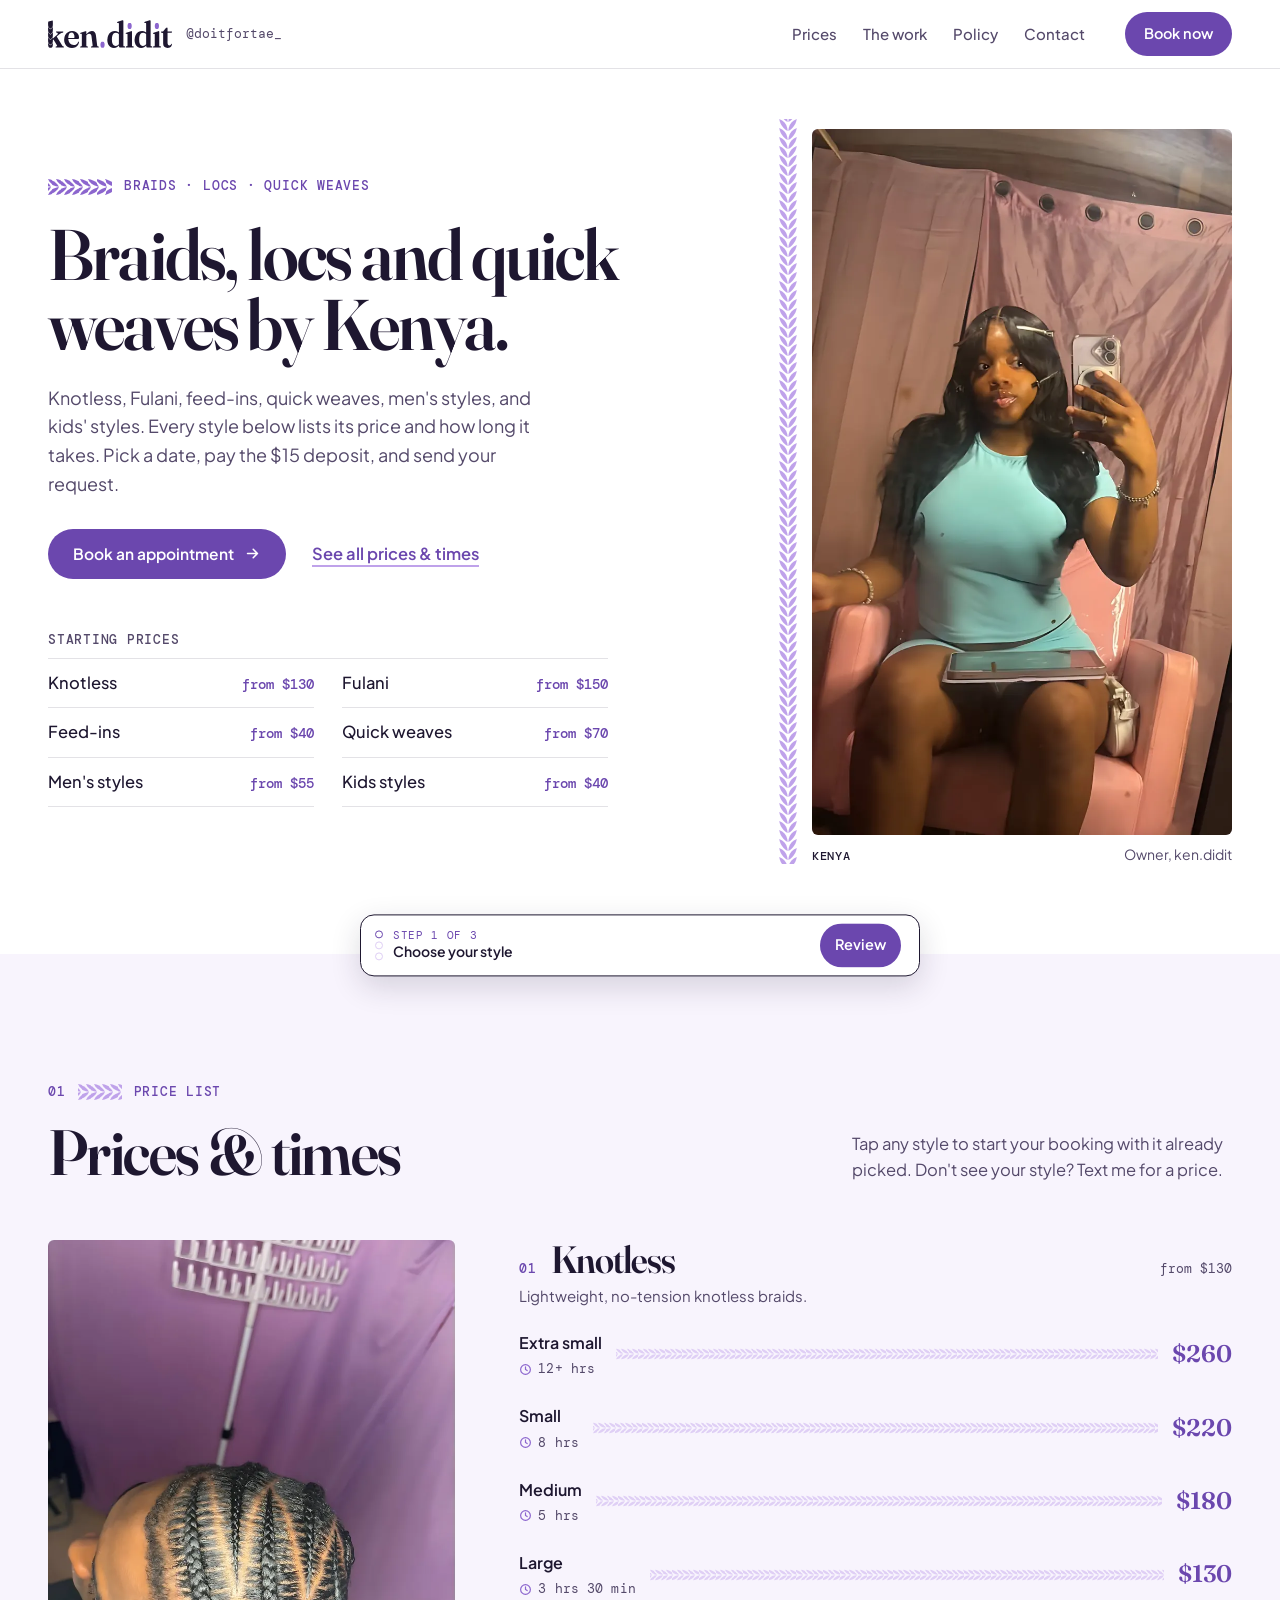
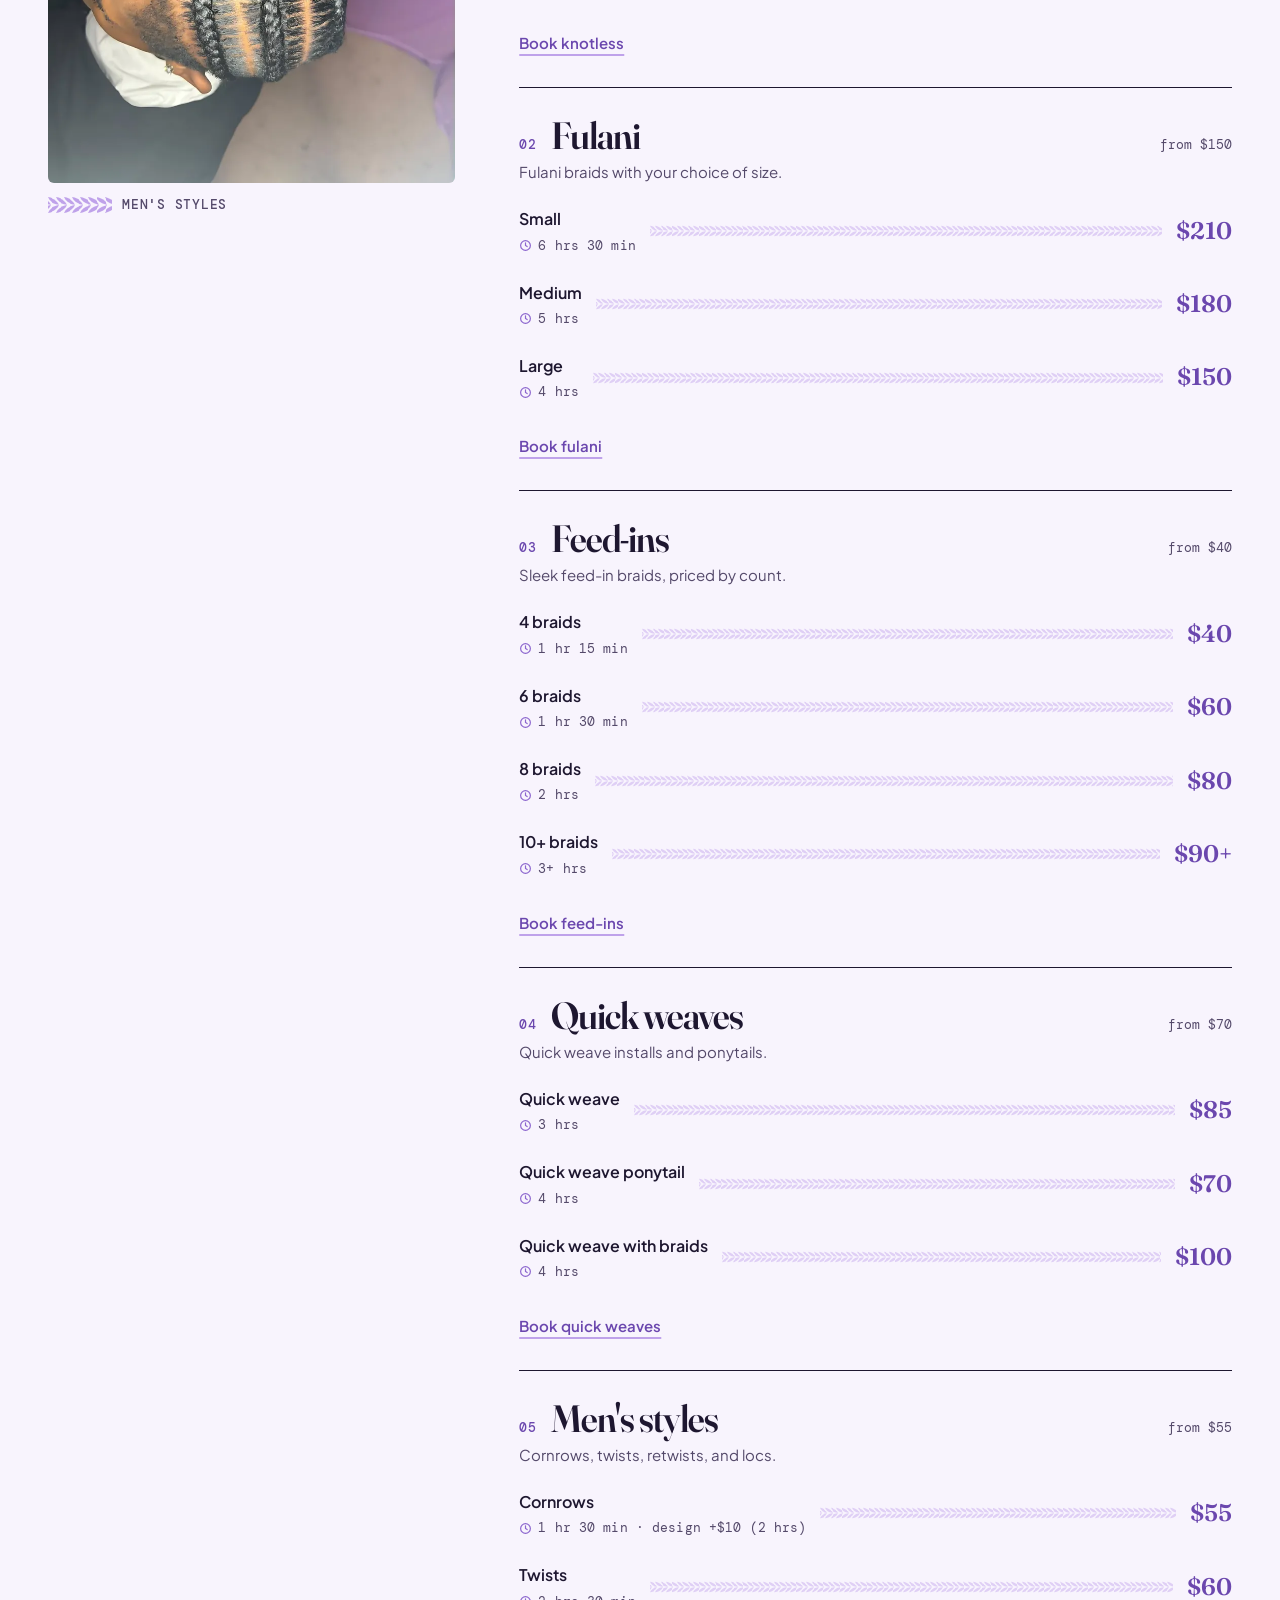
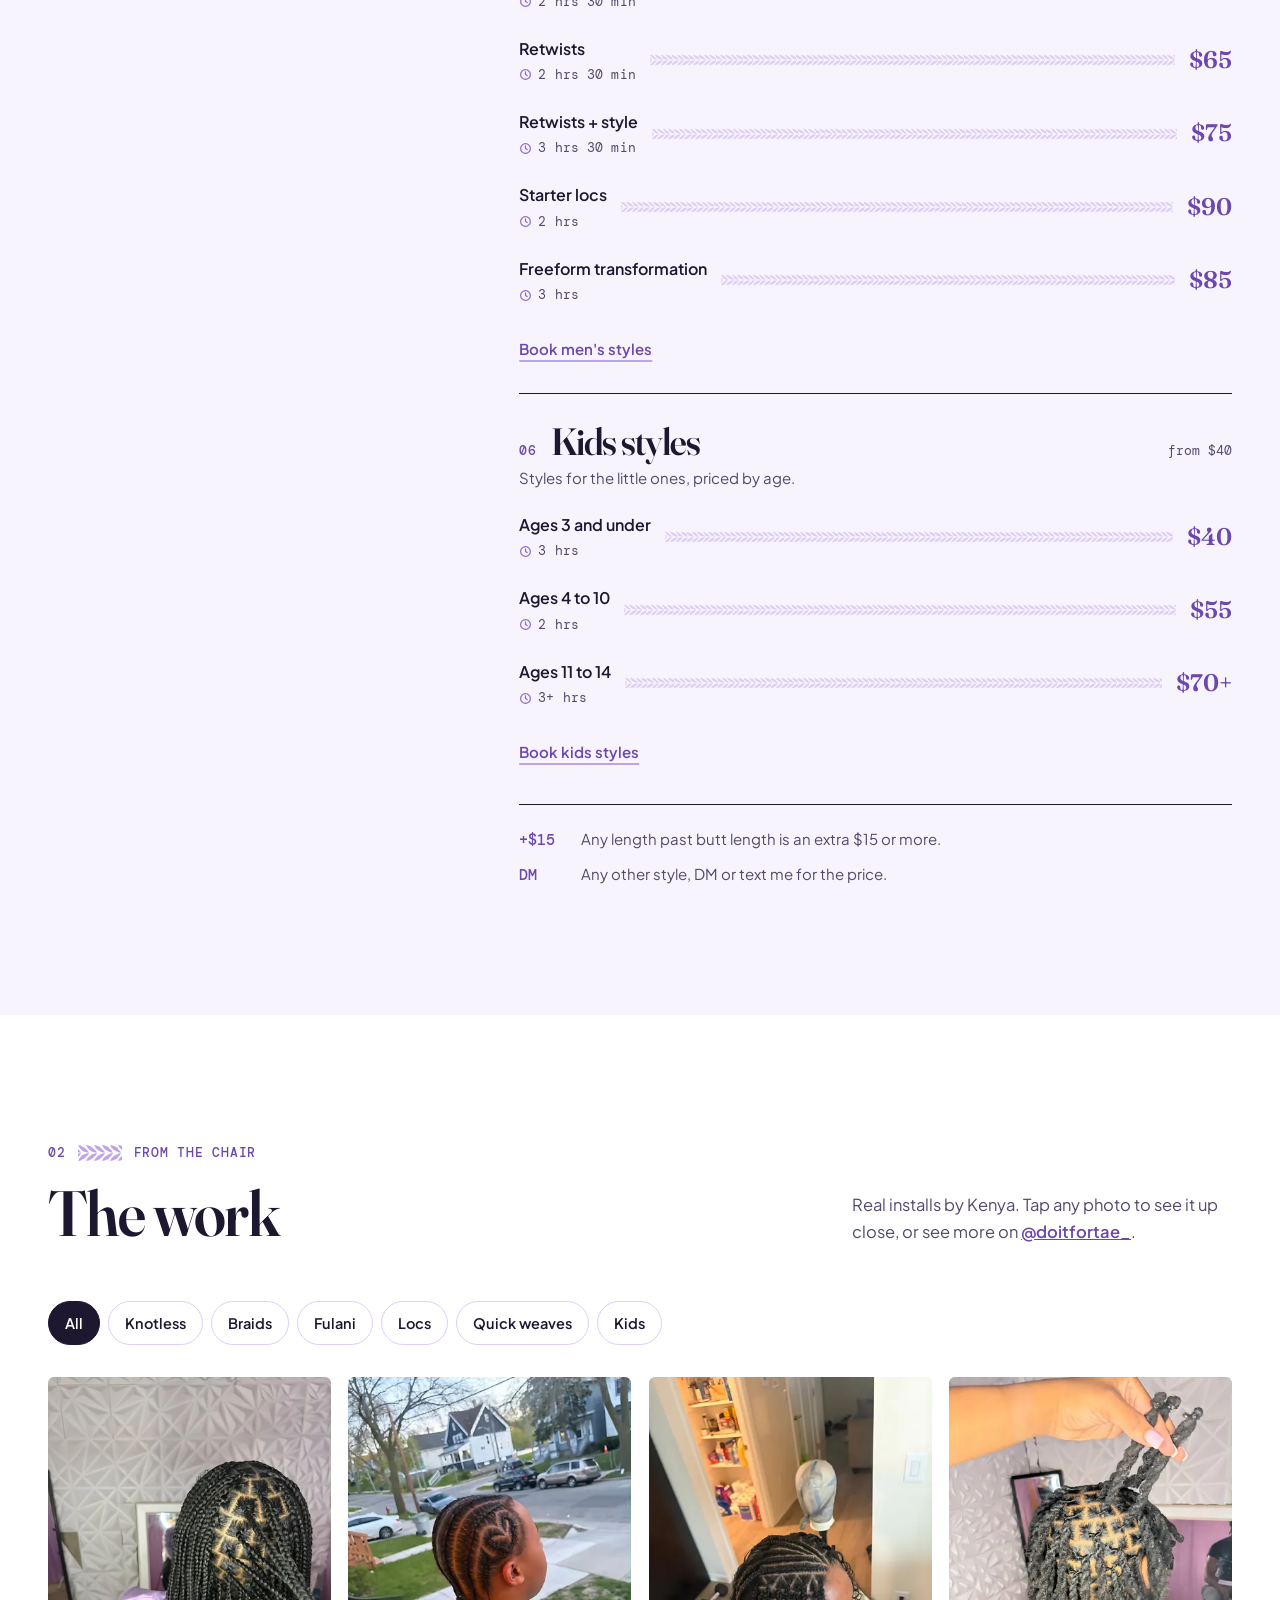
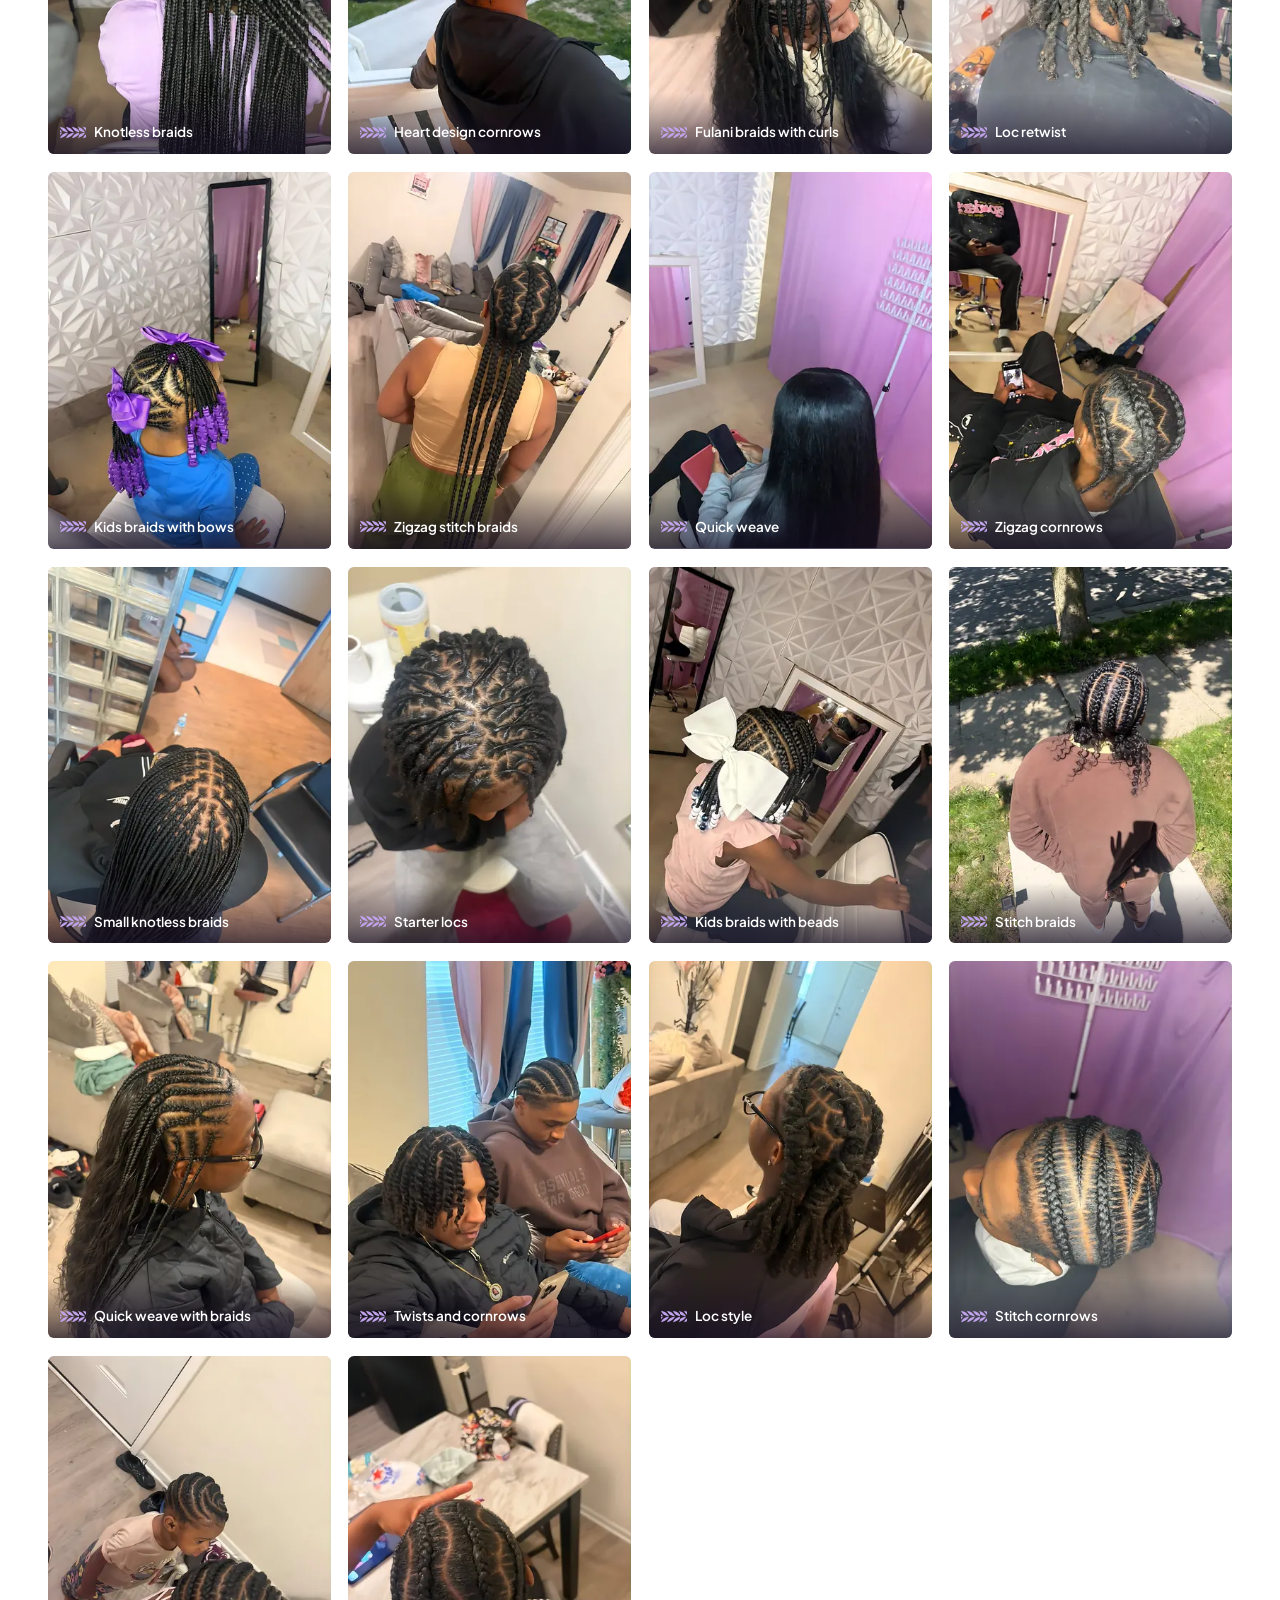
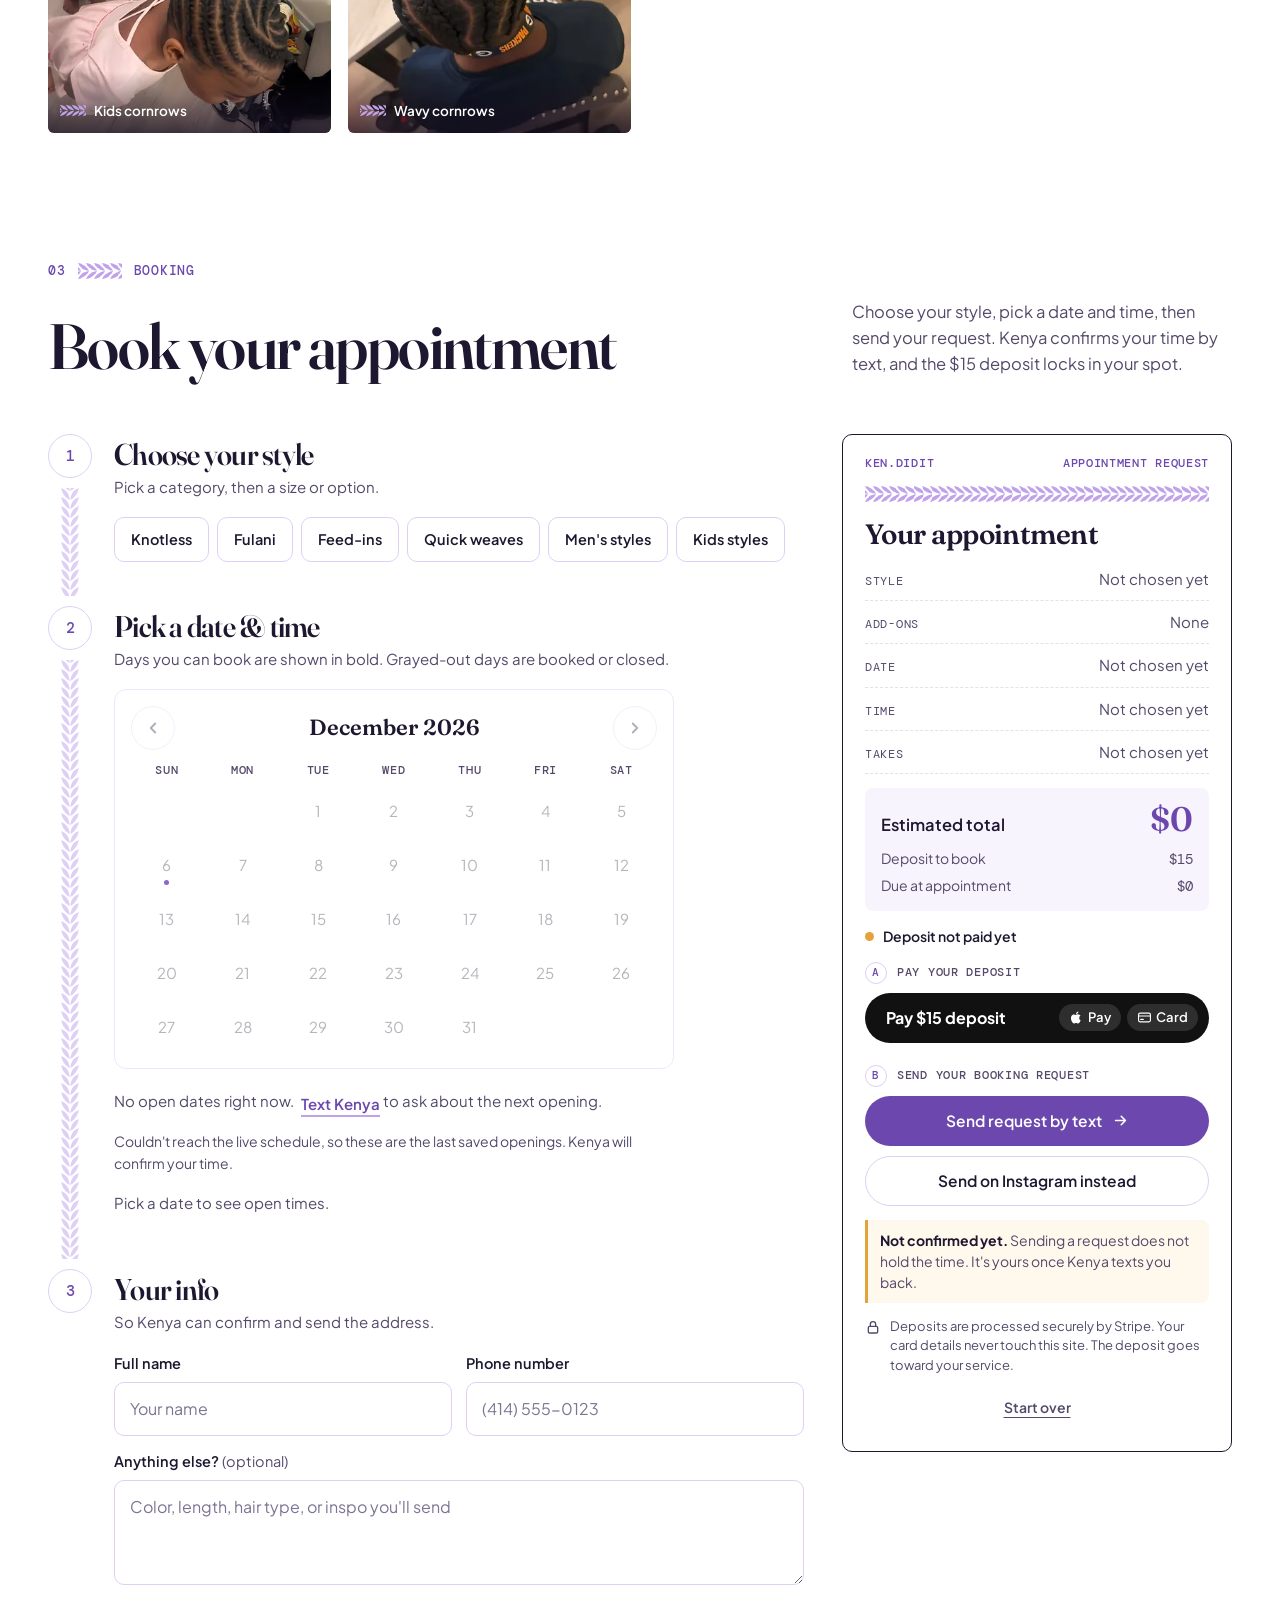
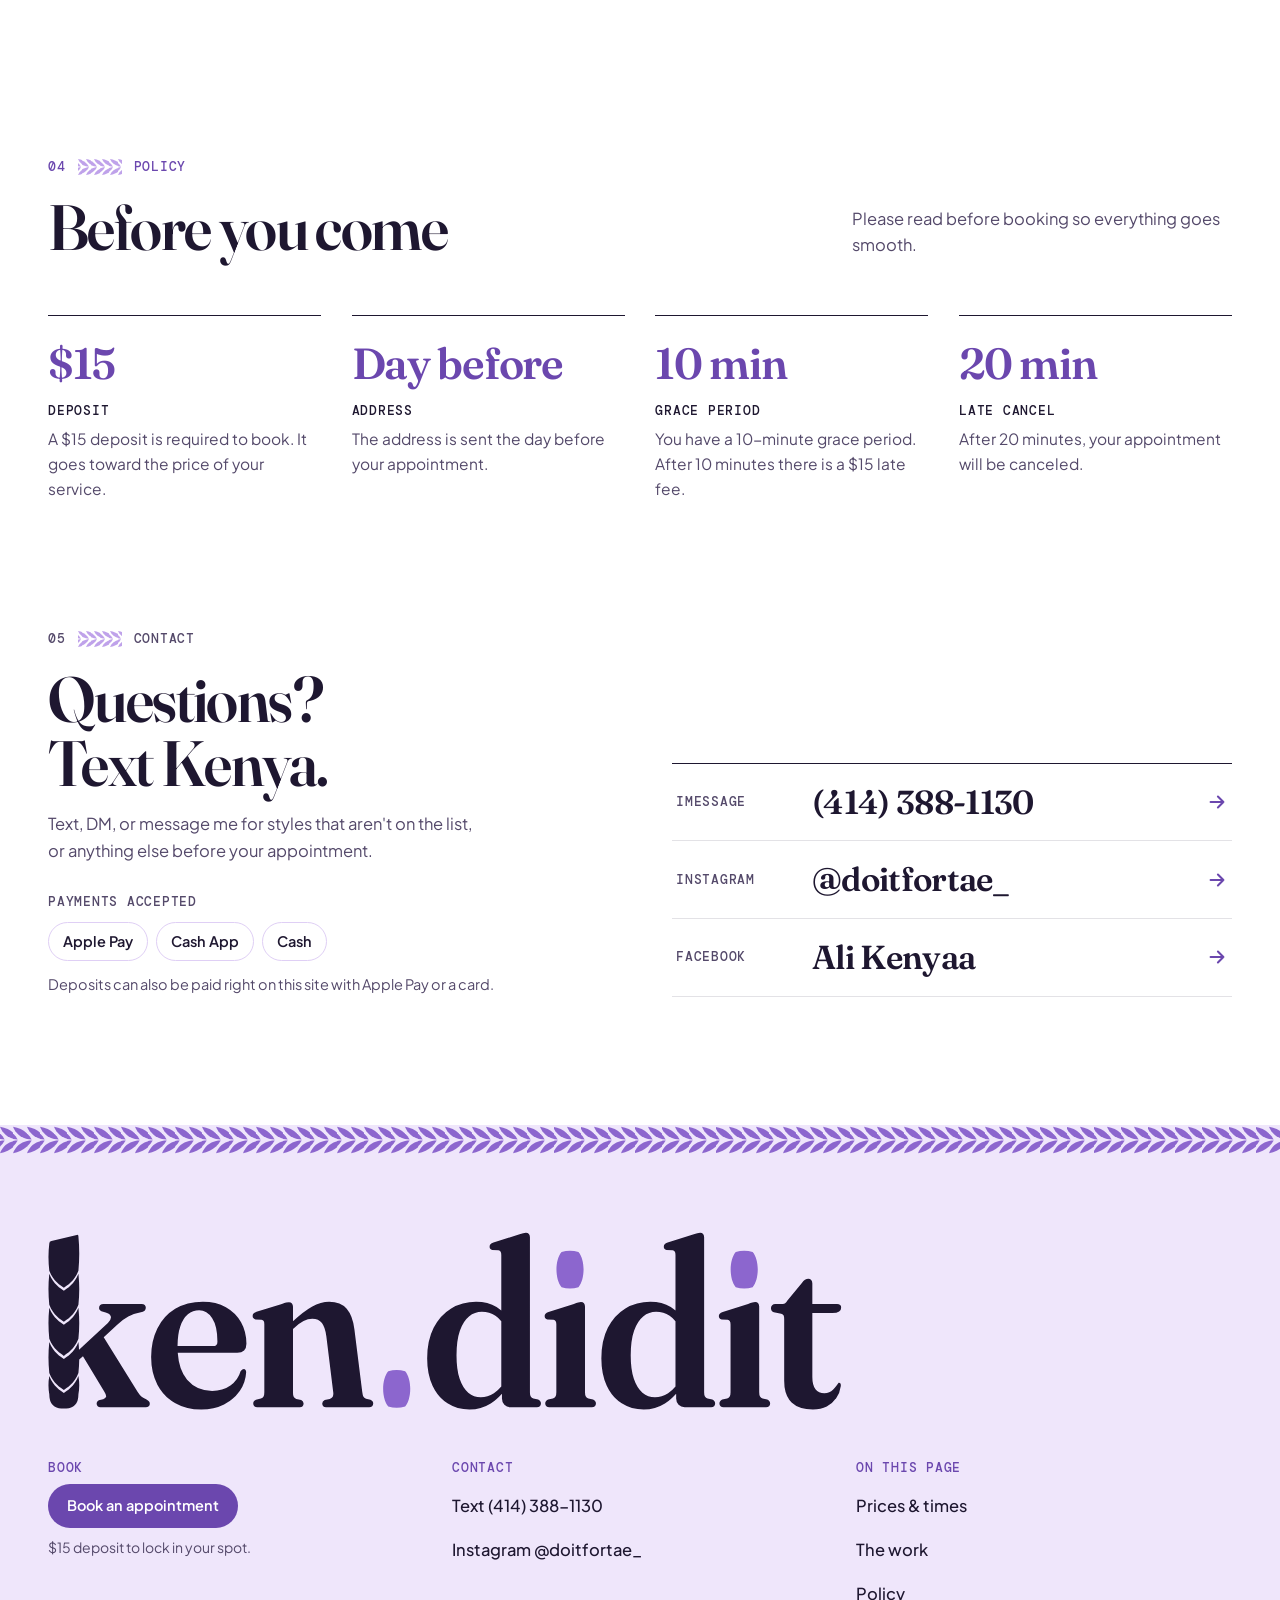
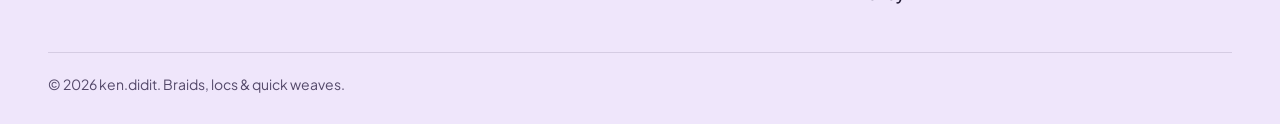
==== commit 7b838259: "Logo: plaited-k wordmark with braid-bead dots, new favicons and share image The k's stem is a braid " ====
--- a/index.html
+++ b/index.html
@@ -8,6 +8,7 @@
 <meta name="theme-color" content="#FFFFFF">
 <link rel="icon" href="favicon.svg" type="image/svg+xml">
 <link rel="icon" href="favicon-32.png" type="image/png" sizes="32x32">
+<link rel="icon" href="icon-512.png" type="image/png" sizes="512x512">
 <link rel="apple-touch-icon" href="apple-touch-icon.png">
 <!-- Share preview. Social apps need absolute URLs: SITE_URL below is assumed to be
      https://kenyastyles.vercel.app. Change all three if the live domain is different. -->
@@ -19,7 +20,7 @@
 <meta property="og:image" content="https://kenyastyles.vercel.app/img/og.jpg">
 <meta property="og:image:width" content="1200">
 <meta property="og:image:height" content="630">
-<meta property="og:image:alt" content="ken.didit wordmark beside a photo of Kenya">
+<meta property="og:image:alt" content="ken.didit logo beside a photo of Kenya">
 <meta name="twitter:card" content="summary_large_image">
 <link rel="preload" as="image" type="image/webp" imagesrcset="img/w/owner-400.webp 400w, img/w/owner-800.webp 800w, img/w/owner-1174.webp 1174w" imagesizes="(max-width:600px) 300px, (max-width:900px) 40vw, 420px" fetchpriority="high">
 <link rel="preconnect" href="https://fonts.googleapis.com">
@@ -29,11 +30,14 @@
 </head>
 <body>
 
+<!-- ken.didit logo: plaited k + braid-bead dots. Source files in brand/. -->
+<svg class="sprite" aria-hidden="true" focusable="false"><symbol id="logo-wm" viewBox="170 -1500 6756 1524"><path style="fill:currentColor" d="M3397.9 -415Q3397.9 -567.6 3453 -675.4Q3508.1 -783.3 3602.3 -840.4Q3696.5 -897.6 3814 -897.6Q3916.4 -897.6 3988.7 -852.6Q4009.9 -839.4 4028.9 -823.1V-1296.3Q4028.9 -1315.6 4023.5 -1324Q4018 -1332.4 4005 -1335.7L3952.8 -1337.5Q3940.1 -1342.3 3934.8 -1349.4Q3929.4 -1356.4 3929.4 -1366.9Q3929.4 -1379 3936.9 -1387.3Q3944.4 -1395.6 3962.3 -1402.3L4178.3 -1469.7Q4202.4 -1478.5 4214.9 -1481.4Q4227.5 -1484.4 4238.6 -1484.4Q4255.4 -1484.4 4264.1 -1473.9Q4272.8 -1463.4 4272.8 -1446.5V-128.2Q4272.8 -102.5 4279.9 -90.6Q4287.1 -78.8 4301.8 -73.7L4342.8 -64.7Q4354.7 -58.6 4360.6 -50.8Q4366.5 -43.1 4366.5 -31.1Q4366.5 -16.5 4357.4 -8.2Q4348.3 0 4331.8 0H4107.1Q4075.6 0 4055.1 -20.1Q4034.6 -40.2 4034.6 -73.1V-114Q3988.8 -63 3938.9 -31.3Q3858.1 20 3758 20Q3652.2 20 3570.9 -32.7Q3489.5 -85.4 3443.7 -183.2Q3397.9 -281.1 3397.9 -415ZM4880.9 -415Q4880.9 -567.6 4936 -675.4Q4991.1 -783.3 5085.3 -840.4Q5179.5 -897.6 5297 -897.6Q5399.4 -897.6 5471.7 -852.6Q5492.9 -839.4 5511.9 -823.1V-1296.3Q5511.9 -1315.6 5506.5 -1324Q5501 -1332.4 5488 -1335.7L5435.8 -1337.5Q5423.1 -1342.3 5417.8 -1349.4Q5412.4 -1356.4 5412.4 -1366.9Q5412.4 -1379 5419.9 -1387.3Q5427.4 -1395.6 5445.3 -1402.3L5661.3 -1469.7Q5685.4 -1478.5 5697.9 -1481.4Q5710.5 -1484.4 5721.6 -1484.4Q5738.4 -1484.4 5747.1 -1473.9Q5755.8 -1463.4 5755.8 -1446.5V-128.2Q5755.8 -102.5 5762.9 -90.6Q5770.1 -78.8 5784.8 -73.7L5825.8 -64.7Q5837.7 -58.6 5843.6 -50.8Q5849.5 -43.1 5849.5 -31.1Q5849.5 -16.5 5840.4 -8.2Q5831.3 0 5814.8 0H5590.1Q5558.6 0 5538.1 -20.1Q5517.6 -40.2 5517.6 -73.1V-114Q5471.8 -63 5421.9 -31.3Q5341.1 20 5241 20Q5135.2 20 5053.9 -32.7Q4972.5 -85.4 4926.7 -183.2Q4880.9 -281.1 4880.9 -415ZM2255.5 -856.3V-731.1Q2346.2 -815.8 2416.6 -855Q2493 -897.6 2564.1 -897.6Q2661.8 -897.6 2713 -837.9Q2764.2 -778.2 2778.4 -663.2L2845.1 -131Q2848.4 -104 2854.5 -91.1Q2860.6 -78.2 2877.3 -72.9L2915.1 -64.3Q2926.6 -58.2 2932.6 -50.5Q2938.7 -42.9 2938.7 -31.1Q2938.7 -16.5 2929.6 -8.2Q2920.5 0 2904 0H2537.1Q2504.7 0 2504.7 -31.1Q2504.7 -50.9 2525.8 -61.1L2568.2 -70.7Q2586 -76.3 2593.8 -89.3Q2601.5 -102.4 2598.2 -128L2539.5 -603.9Q2529.6 -679.7 2502 -716.3Q2474.4 -752.9 2419.5 -752.9Q2382.6 -752.9 2345.4 -734.1Q2308.3 -715.2 2265.6 -675L2255.5 -665.7V-128.2Q2255.5 -101.4 2261.7 -88.8Q2268 -76.3 2283.9 -70.7L2325.5 -61.1Q2345.9 -50.7 2345.9 -31.1Q2345.9 0 2313.9 0H1951.4Q1935.6 0 1926.4 -8.2Q1917.1 -16.5 1917.1 -31.1Q1917.1 -42.7 1922.9 -50.5Q1928.6 -58.3 1940.4 -64.3L1982.6 -73.7Q1998.5 -78.7 2005.1 -90.5Q2011.6 -102.3 2011.6 -127.8V-706.1Q2011.6 -725.4 2006.2 -733.8Q2000.7 -742.2 1987.7 -745.5L1935.5 -747.3Q1922.8 -752.1 1917.5 -759.2Q1912.1 -766.2 1912.1 -776.7Q1912.1 -788.8 1919.6 -797.1Q1927.1 -805.4 1945 -812.1L2161 -879.5Q2185.1 -888.3 2197.6 -891.2Q2210.2 -894.2 2221.3 -894.2Q2238.1 -894.2 2246.8 -883.7Q2255.5 -873.2 2255.5 -856.3ZM1859.3 -540Q1859.3 -502.9 1839.3 -482.8Q1819.3 -462.6 1781.4 -462.6H1274.5Q1284.7 -314.4 1354.2 -233.4Q1435.7 -138.5 1567.5 -138.5Q1658 -138.5 1723.2 -184.8Q1788.5 -231.2 1809.4 -305.6Q1817.4 -316.3 1824.3 -320.4Q1831.3 -324.5 1837.5 -324.5Q1846.1 -324.5 1851.7 -317.7Q1857.4 -310.9 1856.8 -296.1Q1851.8 -209.7 1802.3 -137.9Q1752.9 -66.1 1668.6 -23Q1584.4 20 1474.8 20Q1346.4 20 1250.4 -35.7Q1154.4 -91.4 1101.2 -192.1Q1048 -292.9 1048 -426.5Q1048 -564.1 1100.9 -670.5Q1153.7 -777 1252.7 -837.5Q1351.7 -898 1488.6 -898Q1601.4 -898 1684.5 -851.2Q1767.7 -804.5 1813.5 -723.4Q1859.3 -642.4 1859.3 -540ZM6411.9 -795.5 6348.8 -808.7Q6333.8 -814.1 6329.3 -823.2Q6324.8 -832.2 6324.8 -844.3Q6324.8 -858.7 6335 -868.1Q6345.1 -877.6 6361 -877.6H6425.9Q6437 -877.6 6445.5 -884Q6453.9 -890.4 6464.9 -908.3L6587.9 -1058Q6600.7 -1075.5 6614.4 -1084.7Q6628.2 -1094 6642.6 -1094Q6658.1 -1094 6667.5 -1083.9Q6677 -1073.9 6677 -1053.2V-877.6H6887Q6904.8 -877.6 6913.8 -870.4Q6922.8 -863.3 6922.8 -849.2Q6922.8 -828.7 6904.8 -815Q6886.8 -801.3 6847.7 -801.3H6677V-257.3Q6677 -187.7 6703.7 -153.2Q6730.4 -118.7 6778.9 -118.7Q6802.4 -118.7 6820.4 -126.9Q6838.5 -135.1 6852.7 -148.4Q6867 -161.8 6878.7 -177.3Q6890.4 -192.8 6900.5 -207.4Q6908.5 -210.4 6914.4 -204.4Q6920.4 -198.5 6919.4 -181.5Q6911.5 -122.5 6880.9 -77.3Q6850.3 -32.2 6799.9 -6.7Q6749.6 18.8 6681.8 18.8Q6563.5 18.8 6500.4 -40.5Q6437.3 -99.8 6437.3 -224.7V-751.1Q6437.3 -770.3 6433 -780.5Q6428.6 -790.7 6411.9 -795.5ZM181 -555.8C215.7 -465.8 277.7 -430.9 305 -410.6C332.3 -430.9 394.3 -465.8 429 -555.8Q432.5 -522.3 434.3 -488.8L679.8 -716.5Q711.2 -746.4 704.8 -771.9Q698.5 -797.4 661.1 -807.1L624.5 -816.3Q613.8 -821.7 609.3 -828.8Q604.8 -835.8 604.8 -845.4Q604.8 -860.8 614.6 -869.2Q624.4 -877.6 642 -877.6H967.2Q984.3 -877.6 993.5 -869.5Q1002.7 -861.4 1002.7 -846.3Q1002.7 -832.2 992.6 -821Q982.6 -809.8 952.2 -805.2Q899 -795.2 853.5 -771.3Q808 -747.3 757 -699.6L644.3 -596.5L933.7 -129.3Q951.3 -101.8 967.1 -89.4Q982.9 -77.1 1005.4 -68.5Q1024.4 -57.3 1030.5 -48.8Q1036.7 -40.3 1036.7 -29Q1036.7 -15.6 1027.7 -7.8Q1018.7 0 1002.2 0H615.8Q601.6 0 592.8 -8.3Q584 -16.6 584 -31.1Q584 -40.5 588.5 -47.3Q593.1 -54.1 603 -59L639 -67.7Q662.6 -75 665 -90.1Q667.4 -105.2 647.3 -136.6L467.6 -434.7L435.9 -405.7Q435.1 -348.5 429 -291.4C394.3 -201.4 332.3 -166.5 305 -146.2C277.7 -166.5 215.7 -201.4 181 -291.4Q167 -423.6 181 -555.8ZM4028.9 -176.2V-730.9Q4006.4 -759.1 3979.1 -777.5Q3928.4 -811.6 3863.9 -811.6Q3802.9 -811.6 3753.9 -772.3Q3705 -733 3676.4 -650.9Q3647.8 -568.8 3647.8 -440.1Q3647.8 -320.3 3674.4 -241.3Q3701 -162.4 3747.6 -123.6Q3794.3 -84.8 3854.3 -84.8Q3912.8 -84.8 3966.1 -119.1Q3999.4 -140.5 4028.9 -176.2ZM5511.9 -176.2V-730.9Q5489.4 -759.1 5462.1 -777.5Q5411.4 -811.6 5346.9 -811.6Q5285.9 -811.6 5236.9 -772.3Q5188 -733 5159.4 -650.9Q5130.8 -568.8 5130.8 -440.1Q5130.8 -320.3 5157.4 -241.3Q5184 -162.4 5230.6 -123.6Q5277.3 -84.8 5337.3 -84.8Q5395.8 -84.8 5449.1 -119.1Q5482.4 -140.5 5511.9 -176.2ZM4741.5 -856.6V-128.6Q4741.5 -102.9 4748.7 -91Q4755.9 -79.1 4770.5 -74.1L4809.9 -64.9Q4822.5 -58.9 4828.6 -51.3Q4834.8 -43.7 4834.8 -31.3Q4834.8 -16.5 4825.5 -8.2Q4816.2 0 4799.7 0H4437.4Q4422 0 4412.5 -8.2Q4402.9 -16.5 4402.9 -31.3Q4402.9 -43.3 4409.1 -50.8Q4415.2 -58.3 4427.4 -64.5L4468.4 -74.1Q4483.1 -79.1 4490.4 -91Q4497.6 -102.9 4497.6 -128.2V-705Q4497.6 -723.9 4492 -732.6Q4486.3 -741.3 4473.7 -744.4L4421.5 -746.2Q4409.4 -750.8 4403.8 -758Q4398.1 -765.1 4398.1 -775.6Q4398.1 -787.7 4405.9 -796.1Q4413.7 -804.5 4431 -811.2L4647 -878.6Q4669.5 -886.8 4683.1 -890.6Q4696.7 -894.5 4707.3 -894.5Q4724.1 -894.5 4732.8 -884Q4741.5 -873.5 4741.5 -856.6ZM6224.5 -856.6V-128.6Q6224.5 -102.9 6231.7 -91Q6238.9 -79.1 6253.5 -74.1L6292.9 -64.9Q6305.5 -58.9 6311.6 -51.3Q6317.8 -43.7 6317.8 -31.3Q6317.8 -16.5 6308.5 -8.2Q6299.2 0 6282.7 0H5920.4Q5905 0 5895.5 -8.2Q5885.9 -16.5 5885.9 -31.3Q5885.9 -43.3 5892.1 -50.8Q5898.2 -58.3 5910.4 -64.5L5951.4 -74.1Q5966.1 -79.1 5973.4 -91Q5980.6 -102.9 5980.6 -128.2V-705Q5980.6 -723.9 5975 -732.6Q5969.3 -741.3 5956.7 -744.4L5904.5 -746.2Q5892.4 -750.8 5886.8 -758Q5881.1 -765.1 5881.1 -775.6Q5881.1 -787.7 5888.9 -796.1Q5896.7 -804.5 5914 -811.2L6130 -878.6Q6152.5 -886.8 6166.1 -890.6Q6179.7 -894.5 6190.3 -894.5Q6207.1 -894.5 6215.8 -884Q6224.5 -873.5 6224.5 -856.6ZM181 -1394Q181 -1410 199 -1414L415 -1467Q421.4 -1468.4 424.8 -1465.8Q429 -1462.7 429 -1454Q443 -1308.3 429 -1162.6C394.3 -1072.6 332.3 -1037.7 305 -1017.4C277.7 -1037.7 215.7 -1072.6 181 -1162.6Q167 -1278.3 181 -1394ZM1576.2 -520.2Q1612.4 -520.2 1612.4 -557.7Q1612.4 -690.3 1567.8 -757.6Q1523.2 -824.8 1456.9 -824.8Q1402.2 -824.8 1360.8 -790.3Q1319.5 -755.7 1296.1 -687Q1273.3 -619.8 1272.8 -520.2ZM181 -1136.6C215.7 -1046.6 277.7 -1011.7 305 -991.4C332.3 -1011.7 394.3 -1046.6 429 -1136.6Q443 -1004.4 429 -872.2C394.3 -782.2 332.3 -747.3 305 -727C277.7 -747.3 215.7 -782.2 181 -872.2Q167 -1004.4 181 -1136.6ZM181 -846.2C215.7 -756.2 277.7 -721.3 305 -701C332.3 -721.3 394.3 -756.2 429 -846.2Q443 -714 429 -581.8C394.3 -491.8 332.3 -456.9 305 -436.6C277.7 -456.9 215.7 -491.8 181 -581.8Q167 -714 181 -846.2ZM181 -265.4C215.7 -175.4 277.7 -140.5 305 -120.2C332.3 -140.5 394.3 -175.4 429 -265.4Q443 -187.7 429 -110C429 -11.2 373.2 12 305 12C236.8 12 181 -11.2 181 -110Q167 -187.7 181 -265.4Z"/><path style="fill:var(--logo-bead,currentColor)" d="M4542.1 -1322C4588.8 -1336 4639.2 -1336 4685.9 -1322C4743.9 -1254.5 4743.9 -1089.5 4685.9 -1022C4639.2 -1008 4588.8 -1008 4542.1 -1022C4484.1 -1089.5 4484.1 -1254.5 4542.1 -1322ZM6025.1 -1322C6071.8 -1336 6122.2 -1336 6168.9 -1322C6226.9 -1254.5 6226.9 -1089.5 6168.9 -1022C6122.2 -1008 6071.8 -1008 6025.1 -1022C5967.1 -1089.5 5967.1 -1254.5 6025.1 -1322ZM3066.6 -306C3113.3 -320 3163.7 -320 3210.4 -306C3268.4 -238.5 3268.4 -73.5 3210.4 -6C3163.7 8 3113.3 8 3066.6 -6C3008.6 -73.5 3008.6 -238.5 3066.6 -306Z"/></symbol></svg>
+
 <a class="skip" href="#book">Skip to booking</a>
 
 <nav id="nav" aria-label="Main">
   <div class="nav-in">
-    <a href="#top" class="brand" aria-label="ken.didit, back to top"><span class="brand-k">ken.didit</span><span class="brand-h">@doitfortae_</span></a>
+    <a href="#top" class="brand" aria-label="ken.didit, back to top"><svg class="brand-logo" aria-hidden="true" focusable="false"><use href="#logo-wm" width="100%" height="100%"/></svg><span class="brand-h">@doitfortae_</span></a>
     <div class="nav-links" id="nav-links">
       <a href="#prices">Prices</a>
       <a href="#work">The work</a>
@@ -266,7 +270,7 @@
 <footer>
   <span class="cr foot-cr" aria-hidden="true"></span>
   <div class="foot-in">
-    <p class="foot-mark">ken.didit</p>
+    <p class="foot-mark"><svg role="img" aria-label="ken.didit" focusable="false"><use href="#logo-wm" width="100%" height="100%"/></svg></p>
     <div class="foot-cols">
       <div>
         <p class="mono foot-l">Book</p>
--- a/style.css
+++ b/style.css
@@ -68,8 +68,10 @@
 /* ── nav ── */
 nav{position:fixed;z-index:100;top:0;left:0;right:0;background:#fff;border-bottom:1px solid var(--line)}
 .nav-in{max-width:1280px;margin:0 auto;height:var(--nav-h);display:flex;align-items:center;gap:28px;padding:0 clamp(16px,4vw,48px)}
-.brand{display:flex;align-items:baseline;gap:12px;text-decoration:none;padding:10px 0}
-.brand-k{font-family:var(--disp);font-size:25px;font-weight:600;letter-spacing:-.03em;color:var(--ink);line-height:1}
+.brand{display:flex;align-items:center;gap:14px;text-decoration:none;padding:10px 0}
+.sprite{position:absolute;width:0;height:0;overflow:hidden}
+/* logo: plaited-k wordmark, beads in lilac. Sizes by height; width follows the viewBox. */
+.brand-logo{display:block;height:28px;width:auto;aspect-ratio:6756/1524;color:var(--ink);--logo-bead:var(--l600);align-self:center}
 .brand-h{font-family:var(--mono);font-size:12.5px;color:var(--ink2)}
 .nav-links{display:flex;gap:2px;margin-left:auto}
 .nav-links a{display:flex;align-items:center;min-height:44px;text-decoration:none;font-size:15px;font-weight:500;padding:0 12px;border-radius:8px;color:var(--ink2);transition:color .2s,background .2s}
@@ -331,7 +333,8 @@
 footer{background:var(--l100);padding:0 clamp(16px,4vw,48px) 28px;overflow:hidden}
 .foot-cr{display:block;height:30px;width:calc(100% + 2 * clamp(16px,4vw,48px));margin:0 calc(-1 * clamp(16px,4vw,48px));color:var(--l600)}
 .foot-in{max-width:1280px;margin:0 auto}
-.foot-mark{font-family:var(--disp);font-weight:600;letter-spacing:-.05em;line-height:.85;font-size:clamp(68px,15vw,232px);color:var(--ink);padding:clamp(40px,6vw,80px) 0 clamp(28px,4vw,48px);font-variation-settings:'opsz' 144}
+.foot-mark{color:var(--ink);--logo-bead:var(--l600);padding:clamp(40px,6vw,80px) 0 clamp(28px,4vw,48px)}
+.foot-mark svg{display:block;width:min(100%,clamp(280px,62vw,880px));height:auto;aspect-ratio:6756/1524}
 .foot-cols{display:grid;grid-template-columns:repeat(3,minmax(0,1fr));gap:28px;padding-bottom:36px}
 .foot-cols > div{display:flex;flex-direction:column;align-items:flex-start;gap:0}
 .foot-cols .btn{margin-bottom:8px}
@@ -382,6 +385,7 @@
 @media (max-width:900px){
   :root{--nav-h:60px}
   .brand-h{display:none}
+  .brand-logo{height:25px}
   .nav-in{gap:12px}
   .nav-book{margin-left:auto}
   .nav-menu{display:flex}
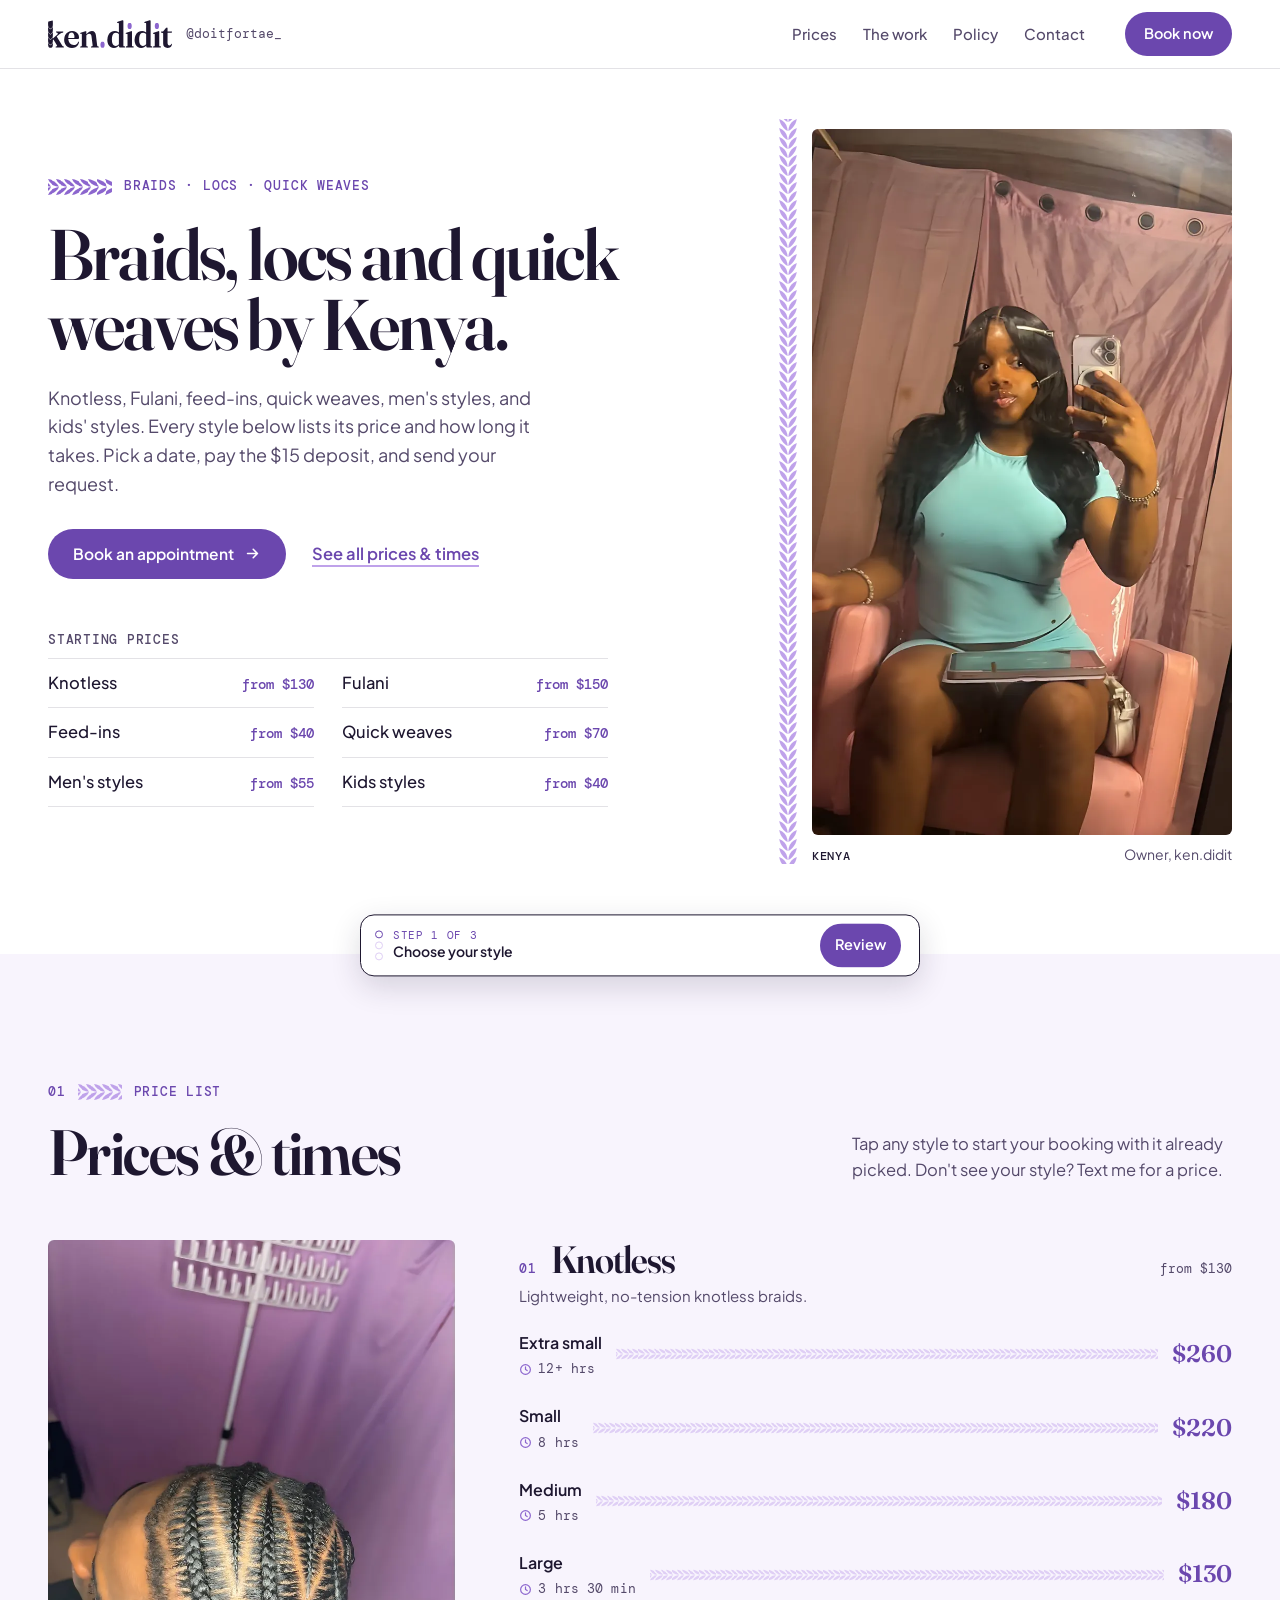
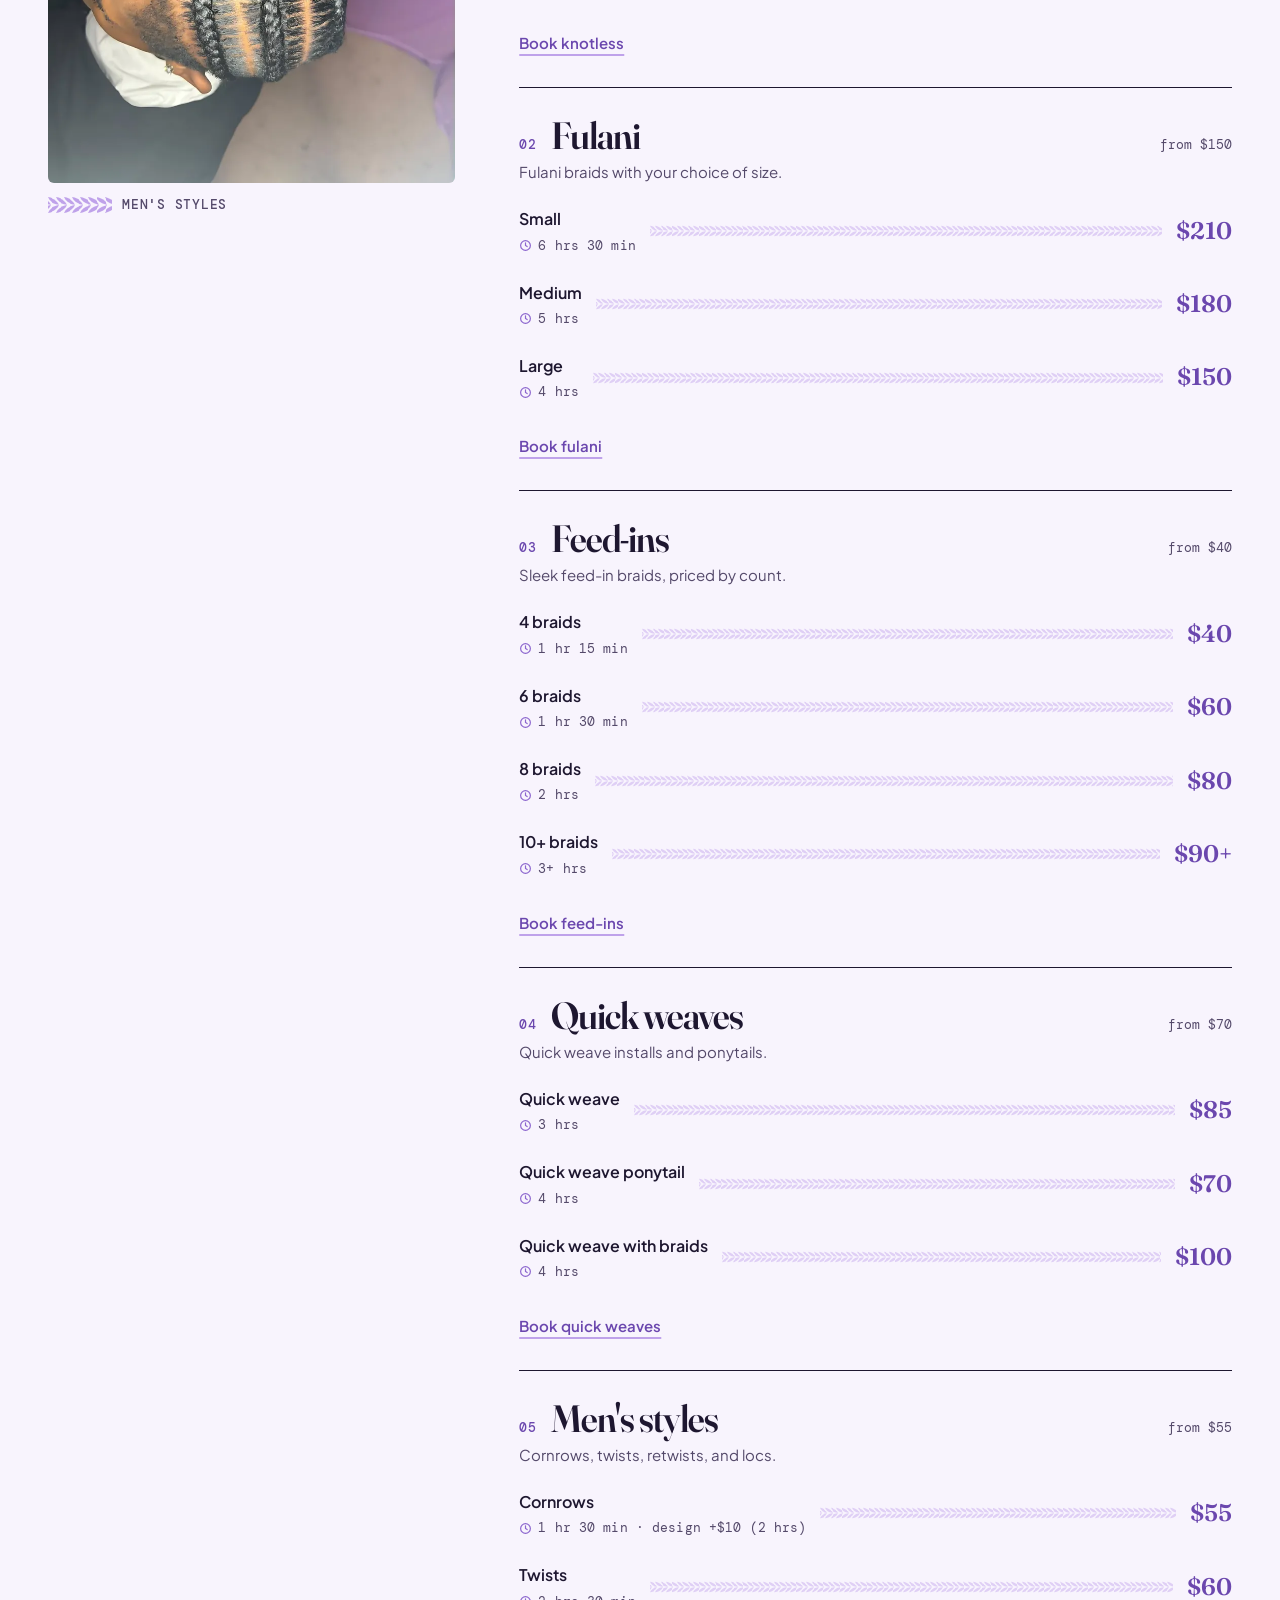
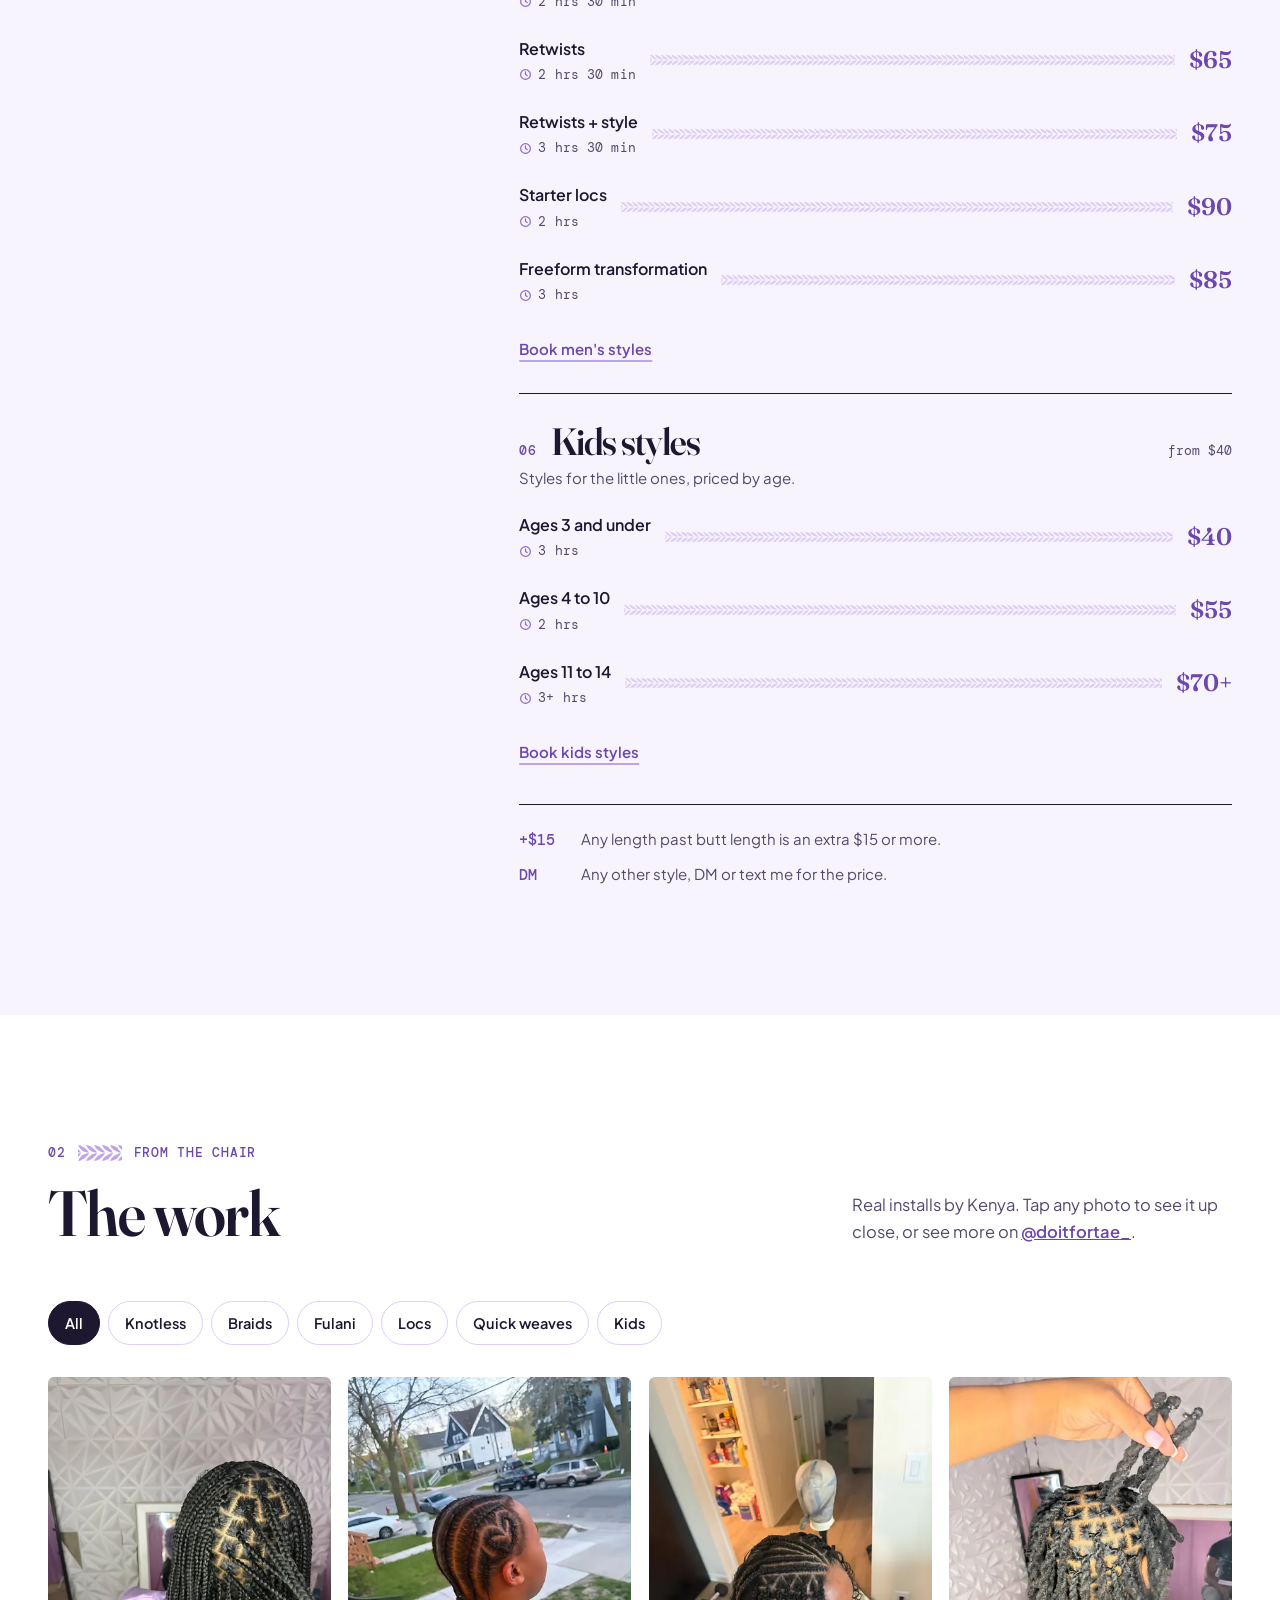
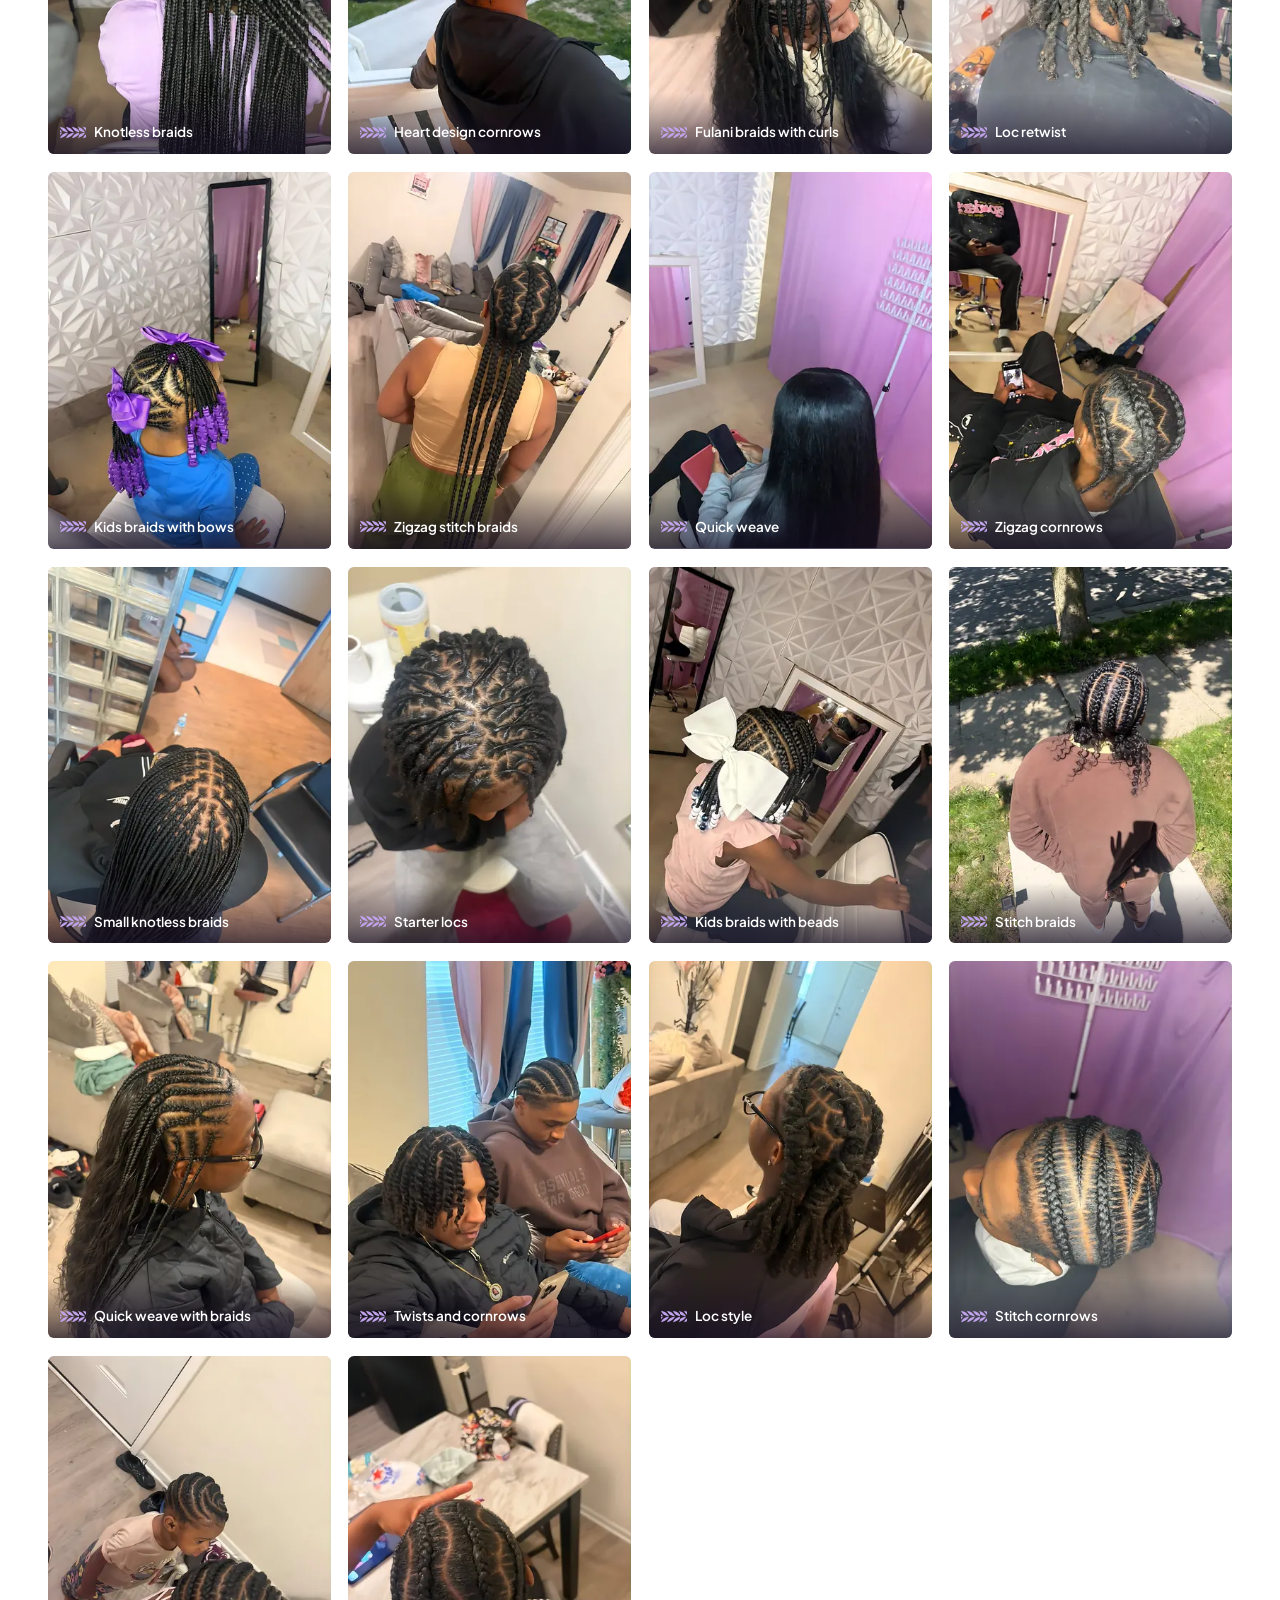
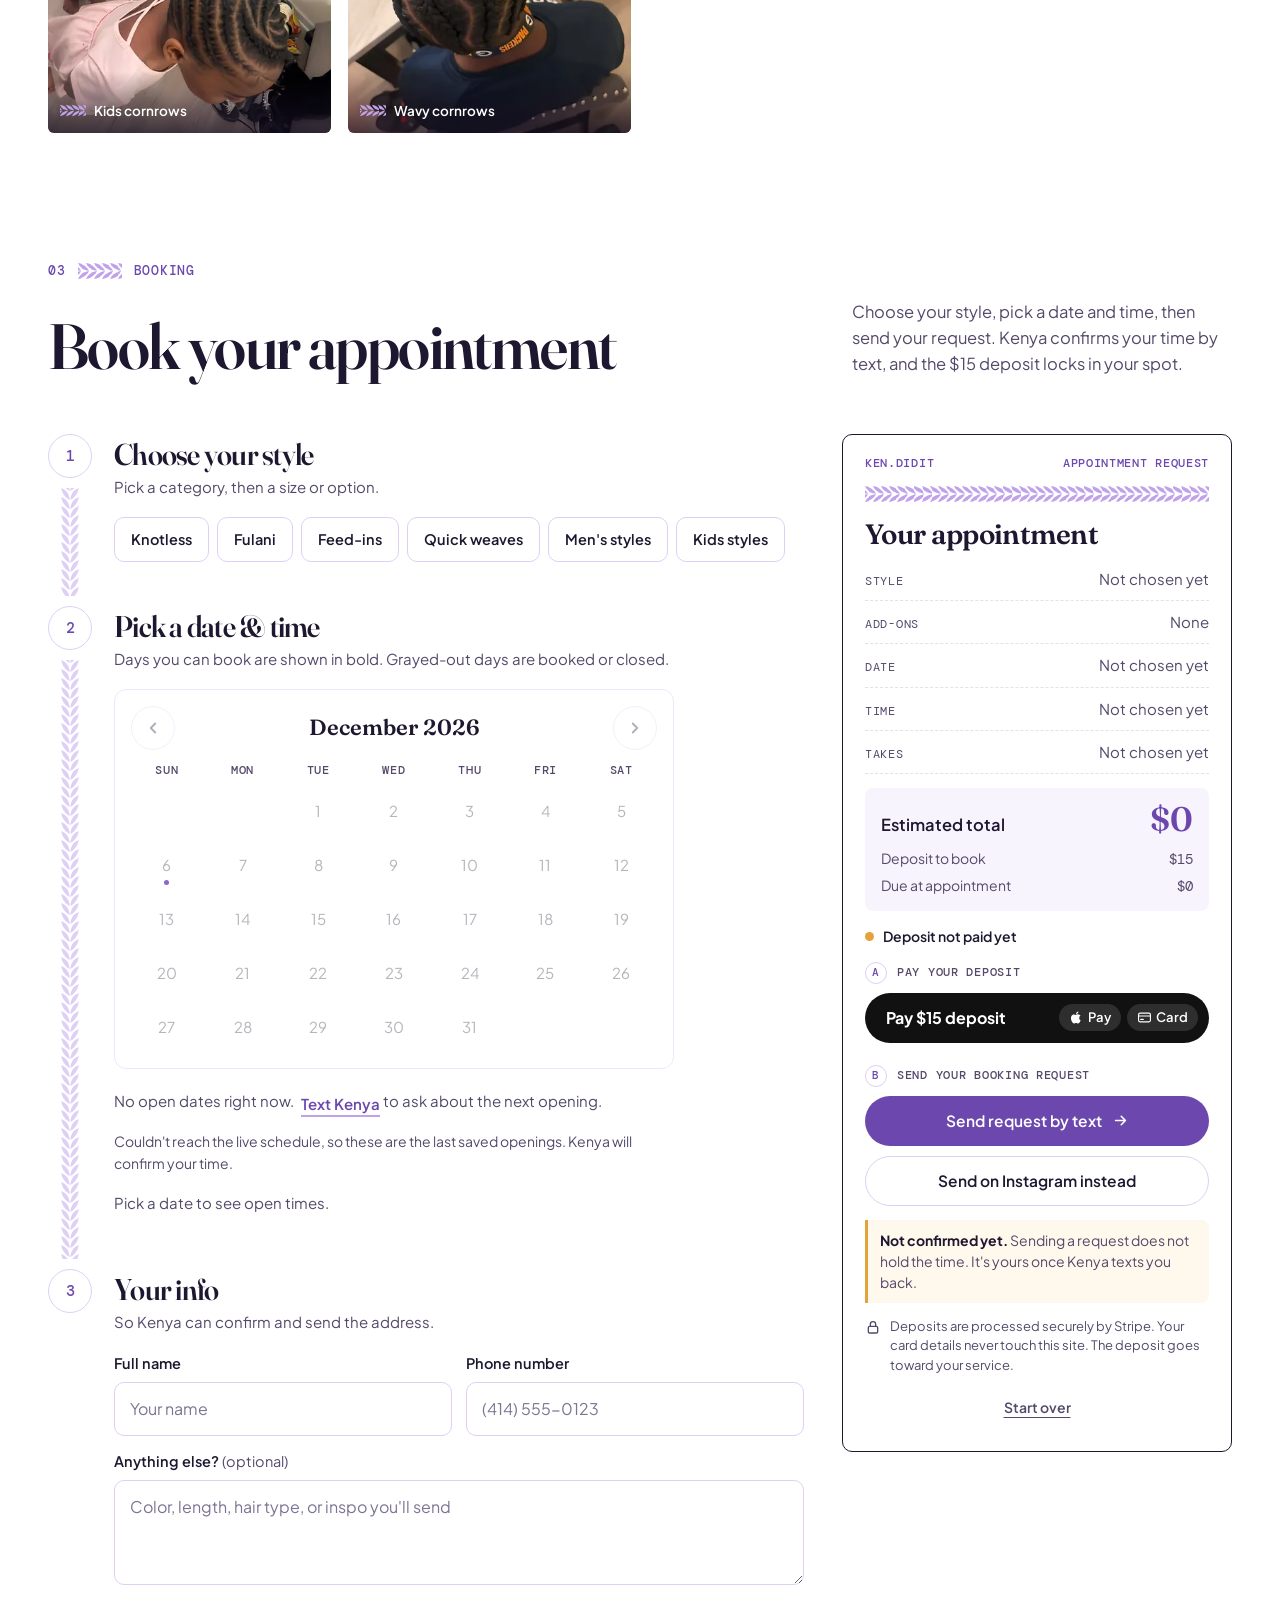
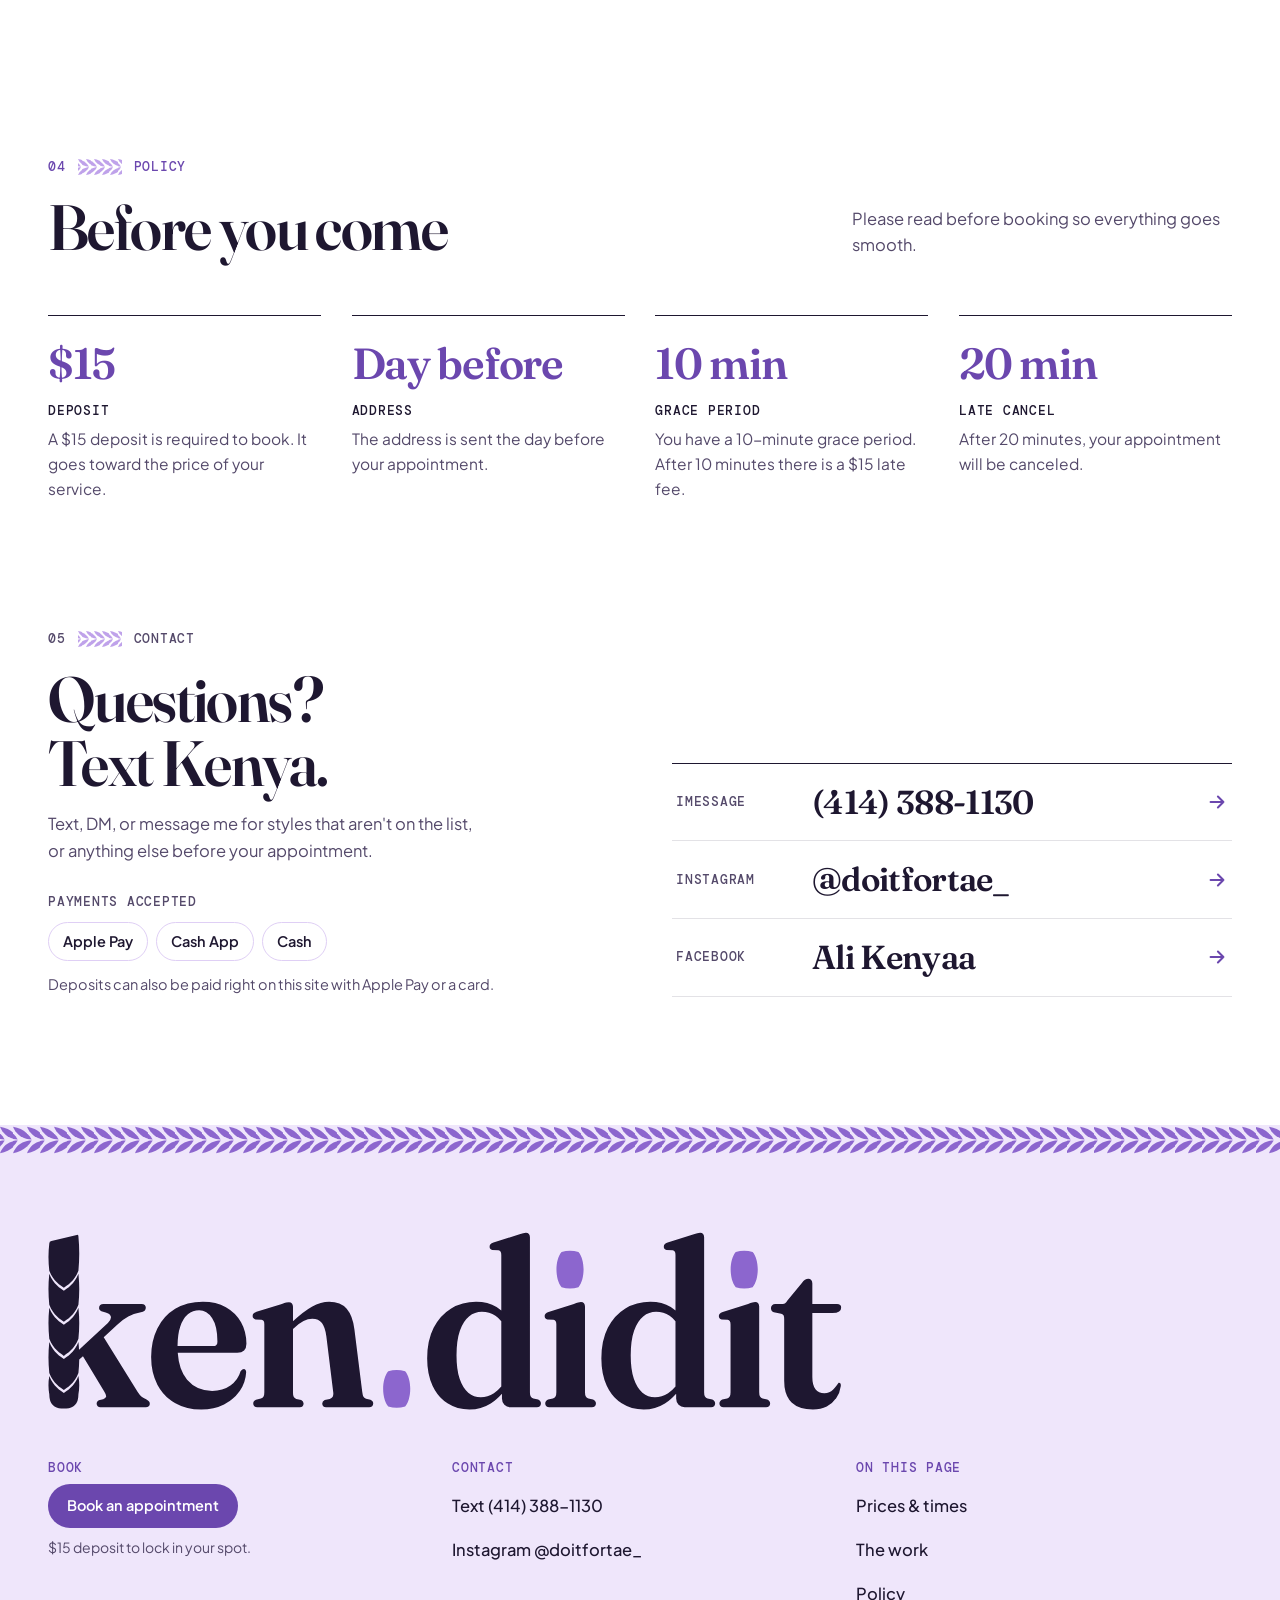
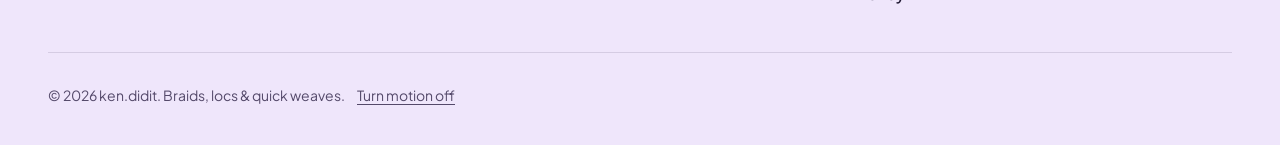
==== commit 66e28a4e: "Bug sweep: full motion by default with a footer toggle, security headers - Motion no longer switches" ====
--- a/index.html
+++ b/index.html
@@ -2,6 +2,7 @@
 <html lang="en">
 <head>
 <meta charset="UTF-8">
+<script>/* Motion: full by default. The footer button turns it off (saved per browser) and adds html.rm. */(function(d){var rm=false;try{rm=localStorage.getItem('kd-motion')==='off'}catch(e){}window.__rm=rm;if(rm)d.classList.add('rm')})(document.documentElement)</script>
 <meta name="viewport" content="width=device-width, initial-scale=1.0">
 <title>ken.didit | Braids, Locs &amp; Quick Weaves | Book Now</title>
 <meta name="description" content="Book knotless braids, Fulani braids, feed-ins, quick weaves, men's styles, and kids' styles with ken.didit (@doitfortae_). See prices and request your appointment online.">
@@ -289,7 +290,7 @@
         <a href="#policy">Policy</a>
       </div>
     </div>
-    <p class="foot-row">© 2026 ken.didit. Braids, locs &amp; quick weaves.</p>
+    <p class="foot-row">© 2026 ken.didit. Braids, locs &amp; quick weaves. <button type="button" class="motion-toggle" aria-pressed="false">Turn motion off</button></p>
   </div>
 </footer>
 
@@ -313,5 +314,6 @@
 <script src="https://cdnjs.cloudflare.com/ajax/libs/gsap/3.12.5/gsap.min.js"></script>
 <script src="https://cdnjs.cloudflare.com/ajax/libs/gsap/3.12.5/ScrollTrigger.min.js"></script>
 <script src="main.js"></script>
+<script>(function(){var b=document.querySelector('.motion-toggle');if(!b)return;var off=!!window.__rm;b.textContent=off?'Turn motion on':'Turn motion off';b.setAttribute('aria-pressed',off?'true':'false');b.addEventListener('click',function(){try{localStorage.setItem('kd-motion',off?'on':'off')}catch(e){}location.reload()})})();</script>
 </body>
 </html>
--- a/style.css
+++ b/style.css
@@ -447,6 +447,9 @@
   .pcat-top{grid-template-columns:auto 1fr;row-gap:2px}
   .pcat .from{grid-column:2}
 }
-@media (prefers-reduced-motion:reduce){
-  *,*::before,*::after{animation:none!important;transition-duration:.01ms!important;scroll-behavior:auto!important}
+@media all {
+  html.rm *, html.rm *::before, html.rm *::after {animation:none!important;transition-duration:.01ms!important;scroll-behavior:auto!important}
 }
+
+/* Motion toggle (footer): full motion by default, visitors can turn it off */
+.motion-toggle{background:none;border:0;padding:0;margin-left:10px;font:inherit;color:inherit;text-decoration:underline;text-underline-offset:3px;cursor:pointer;min-height:44px}
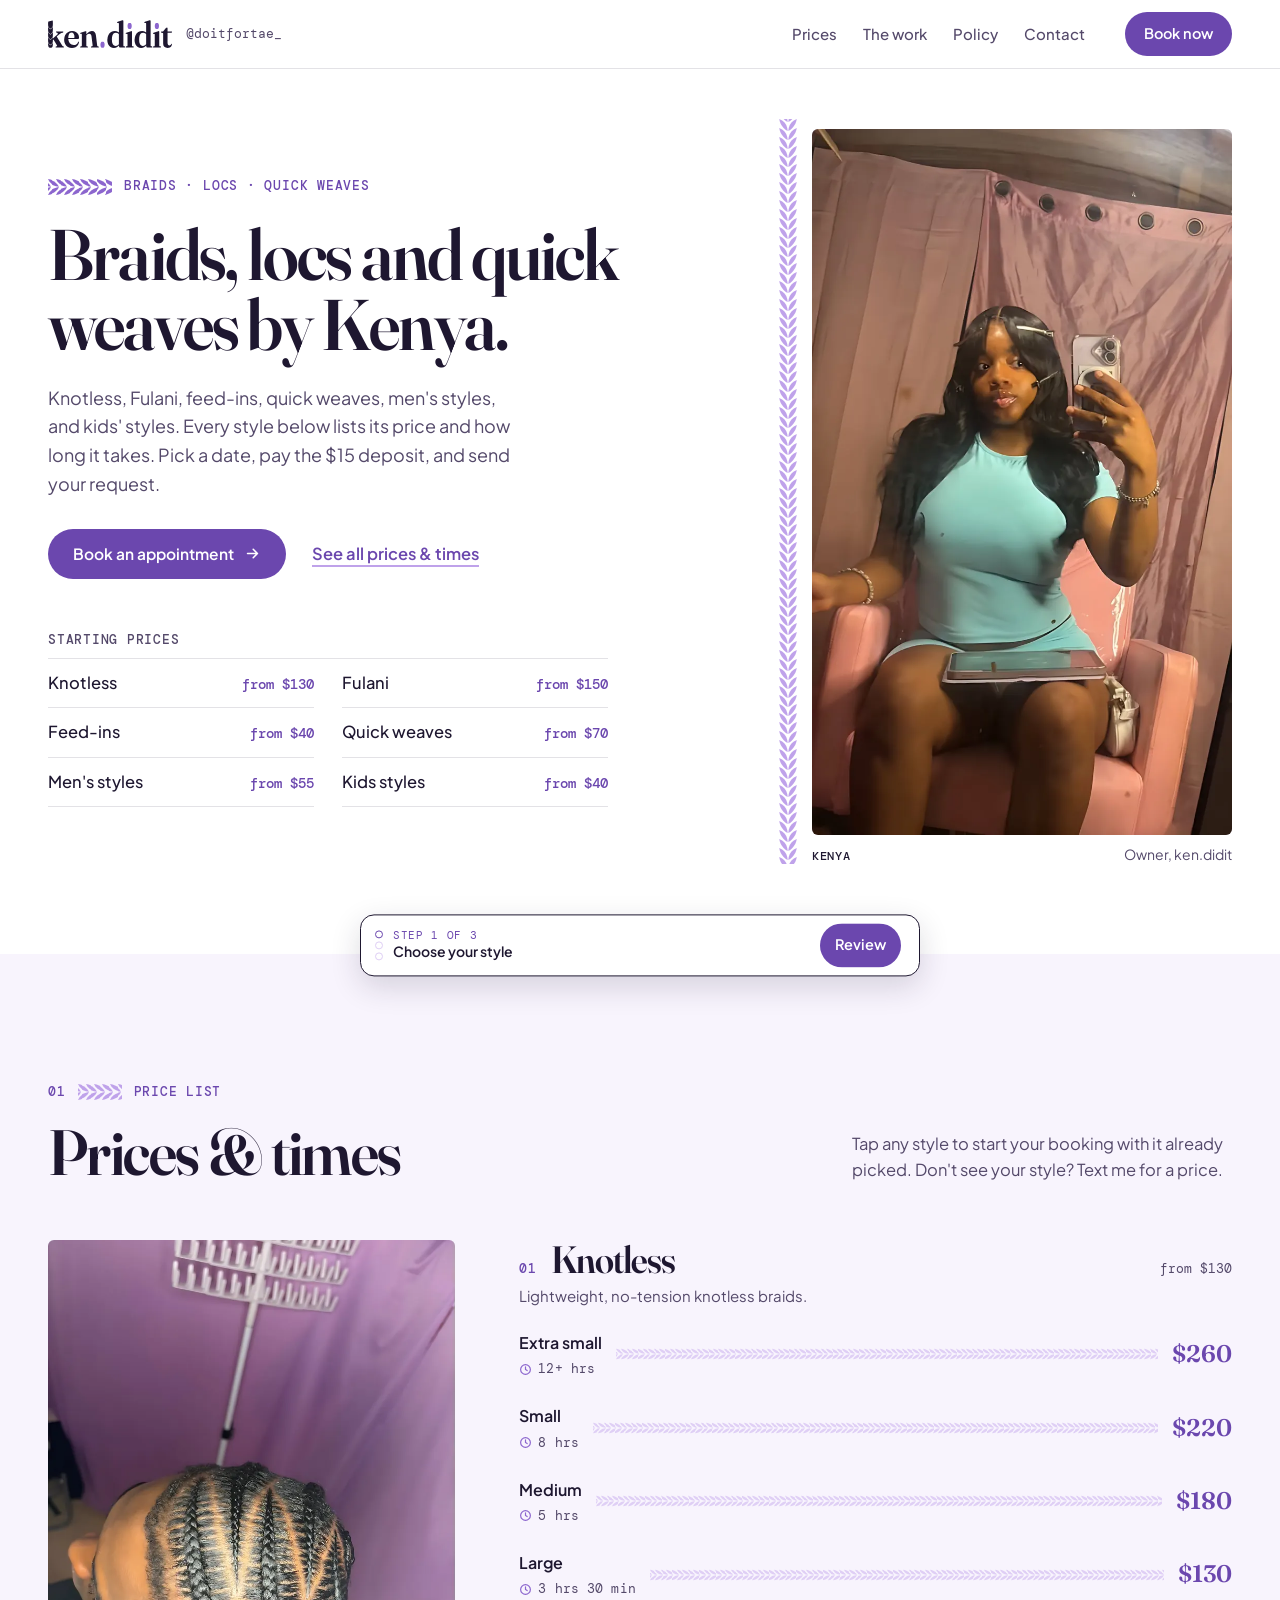
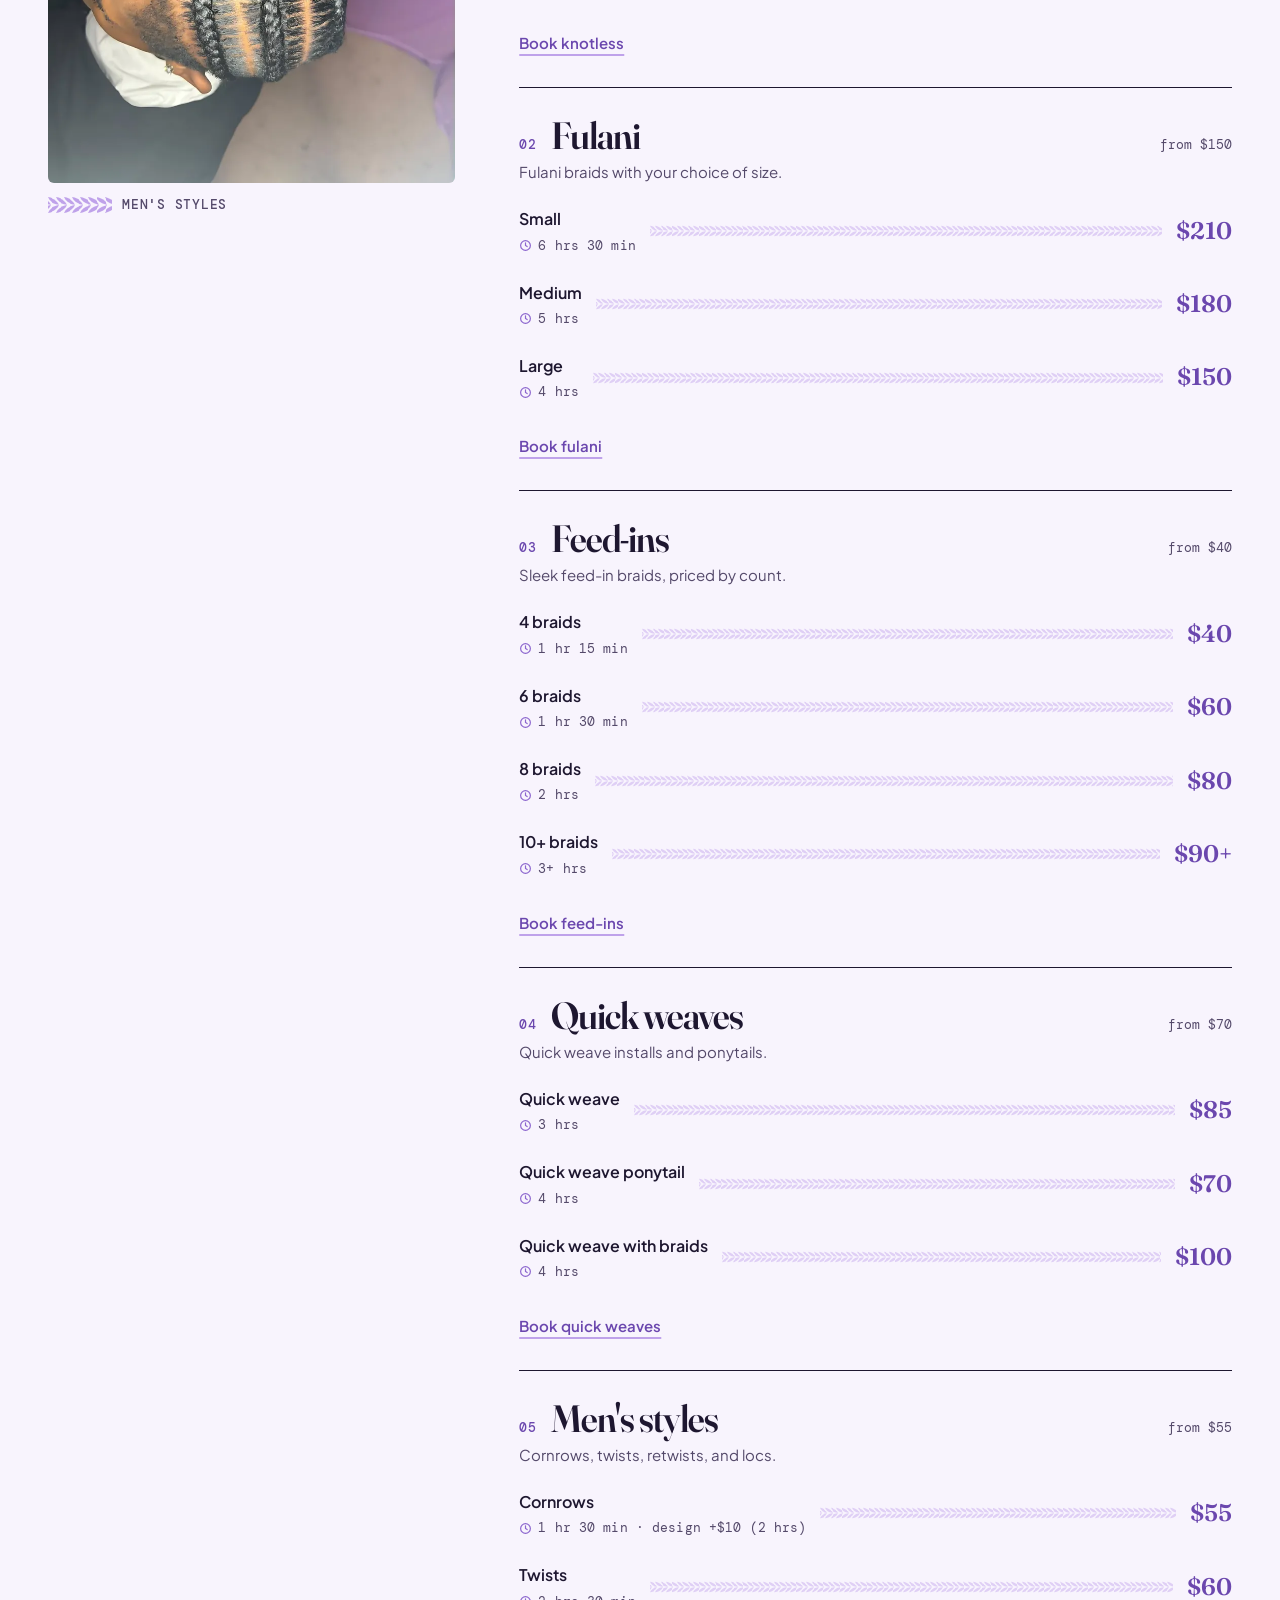
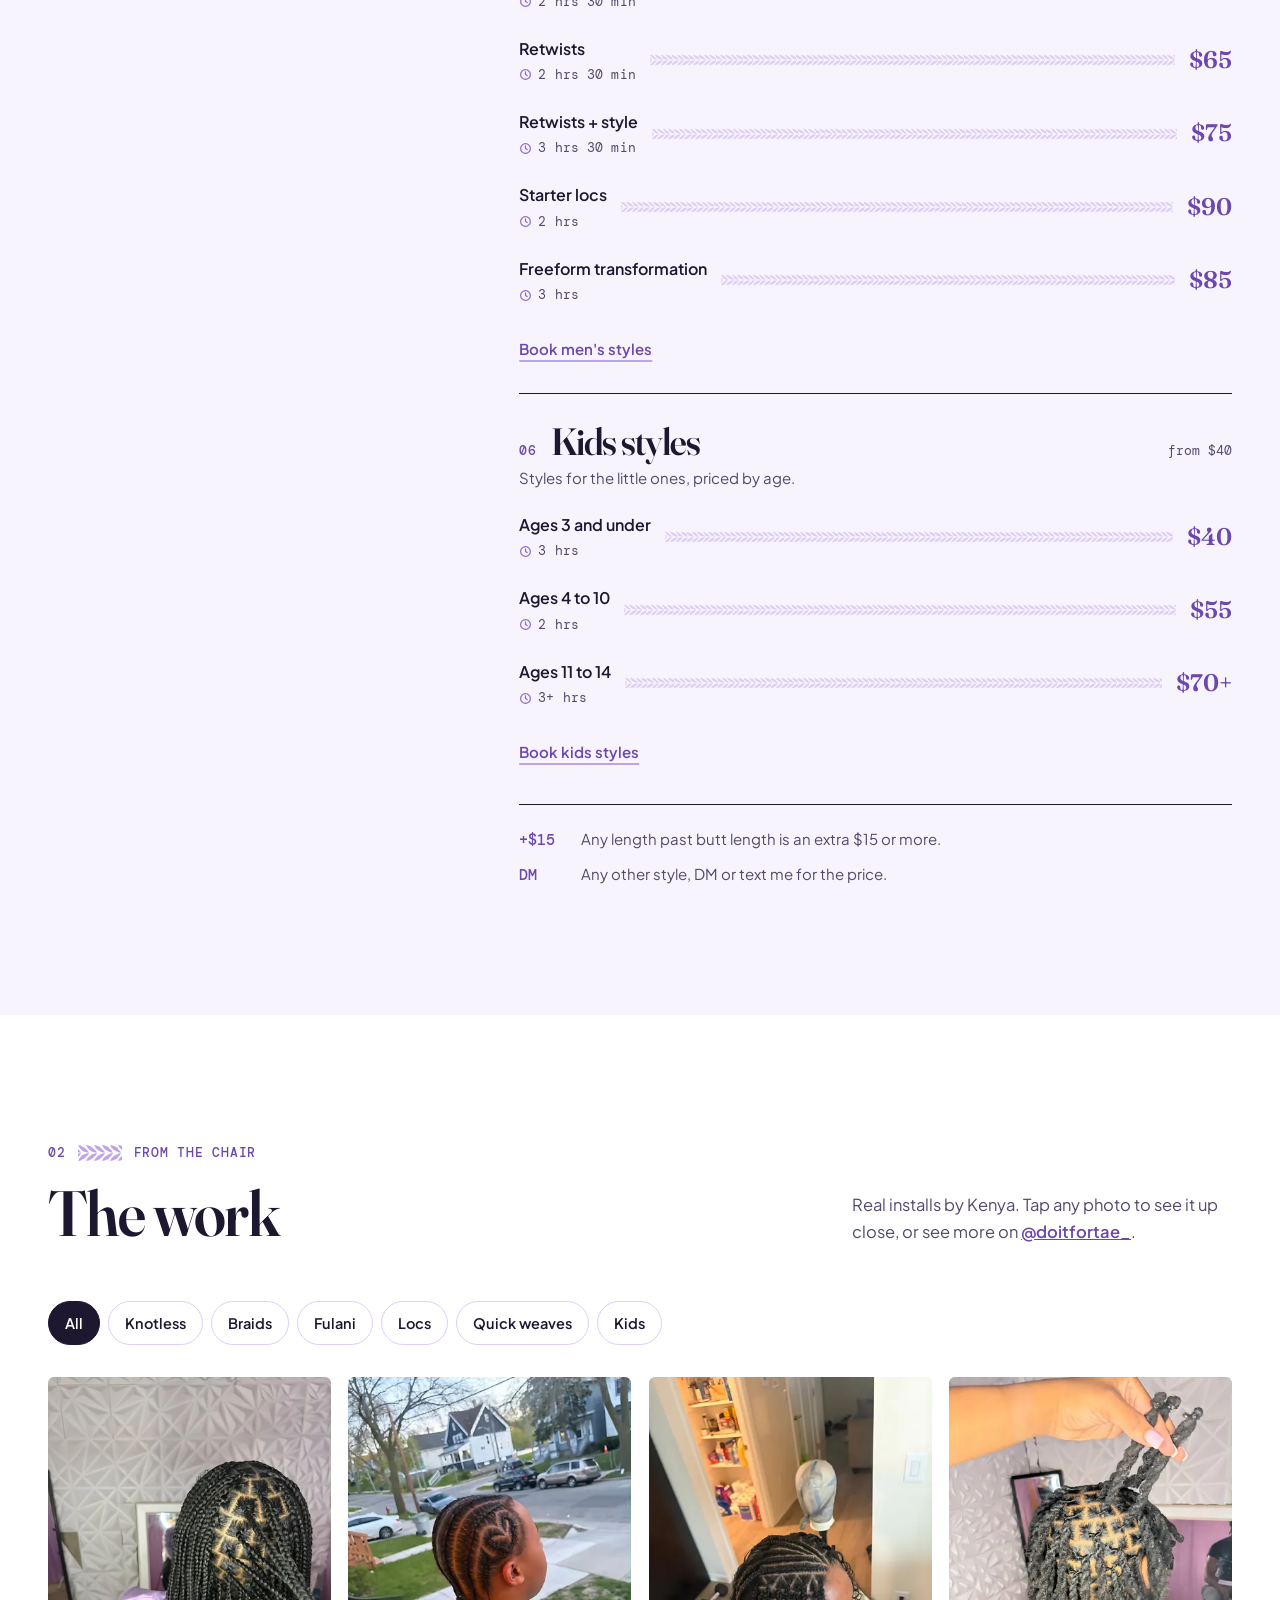
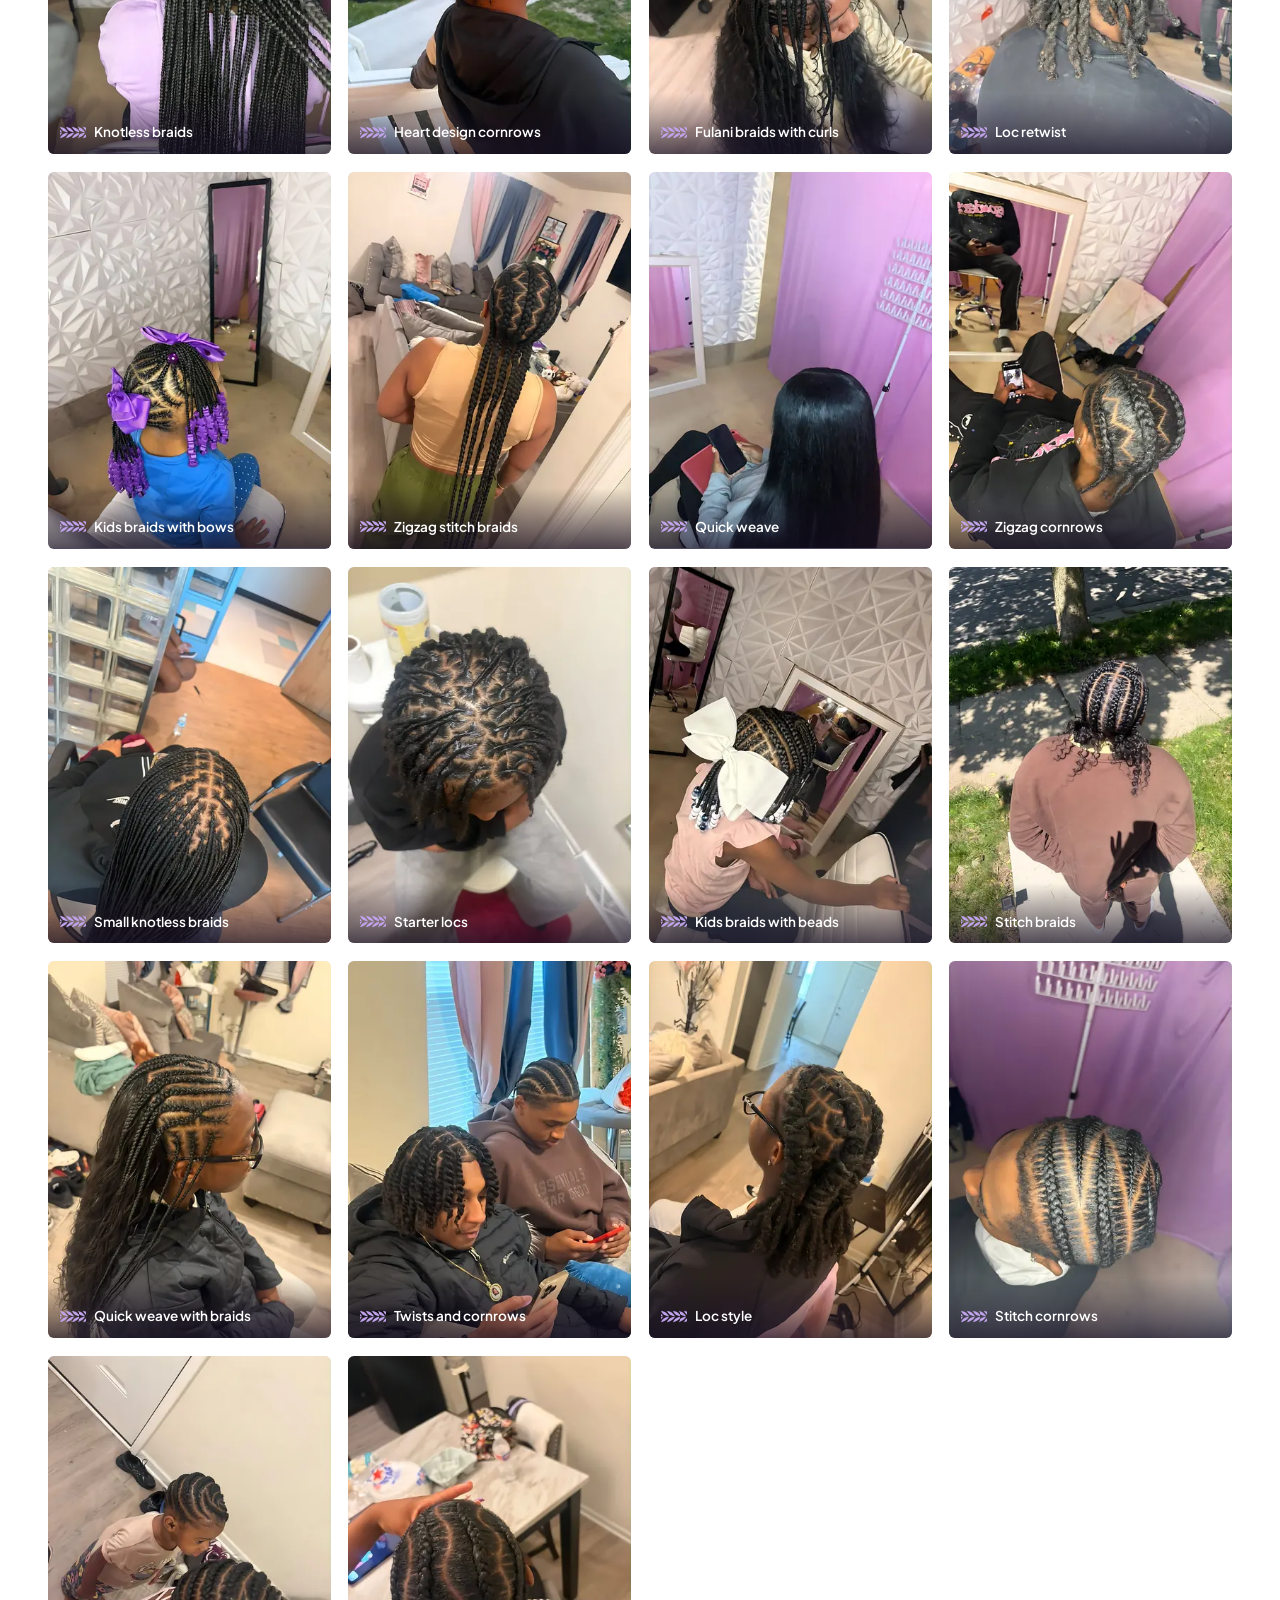
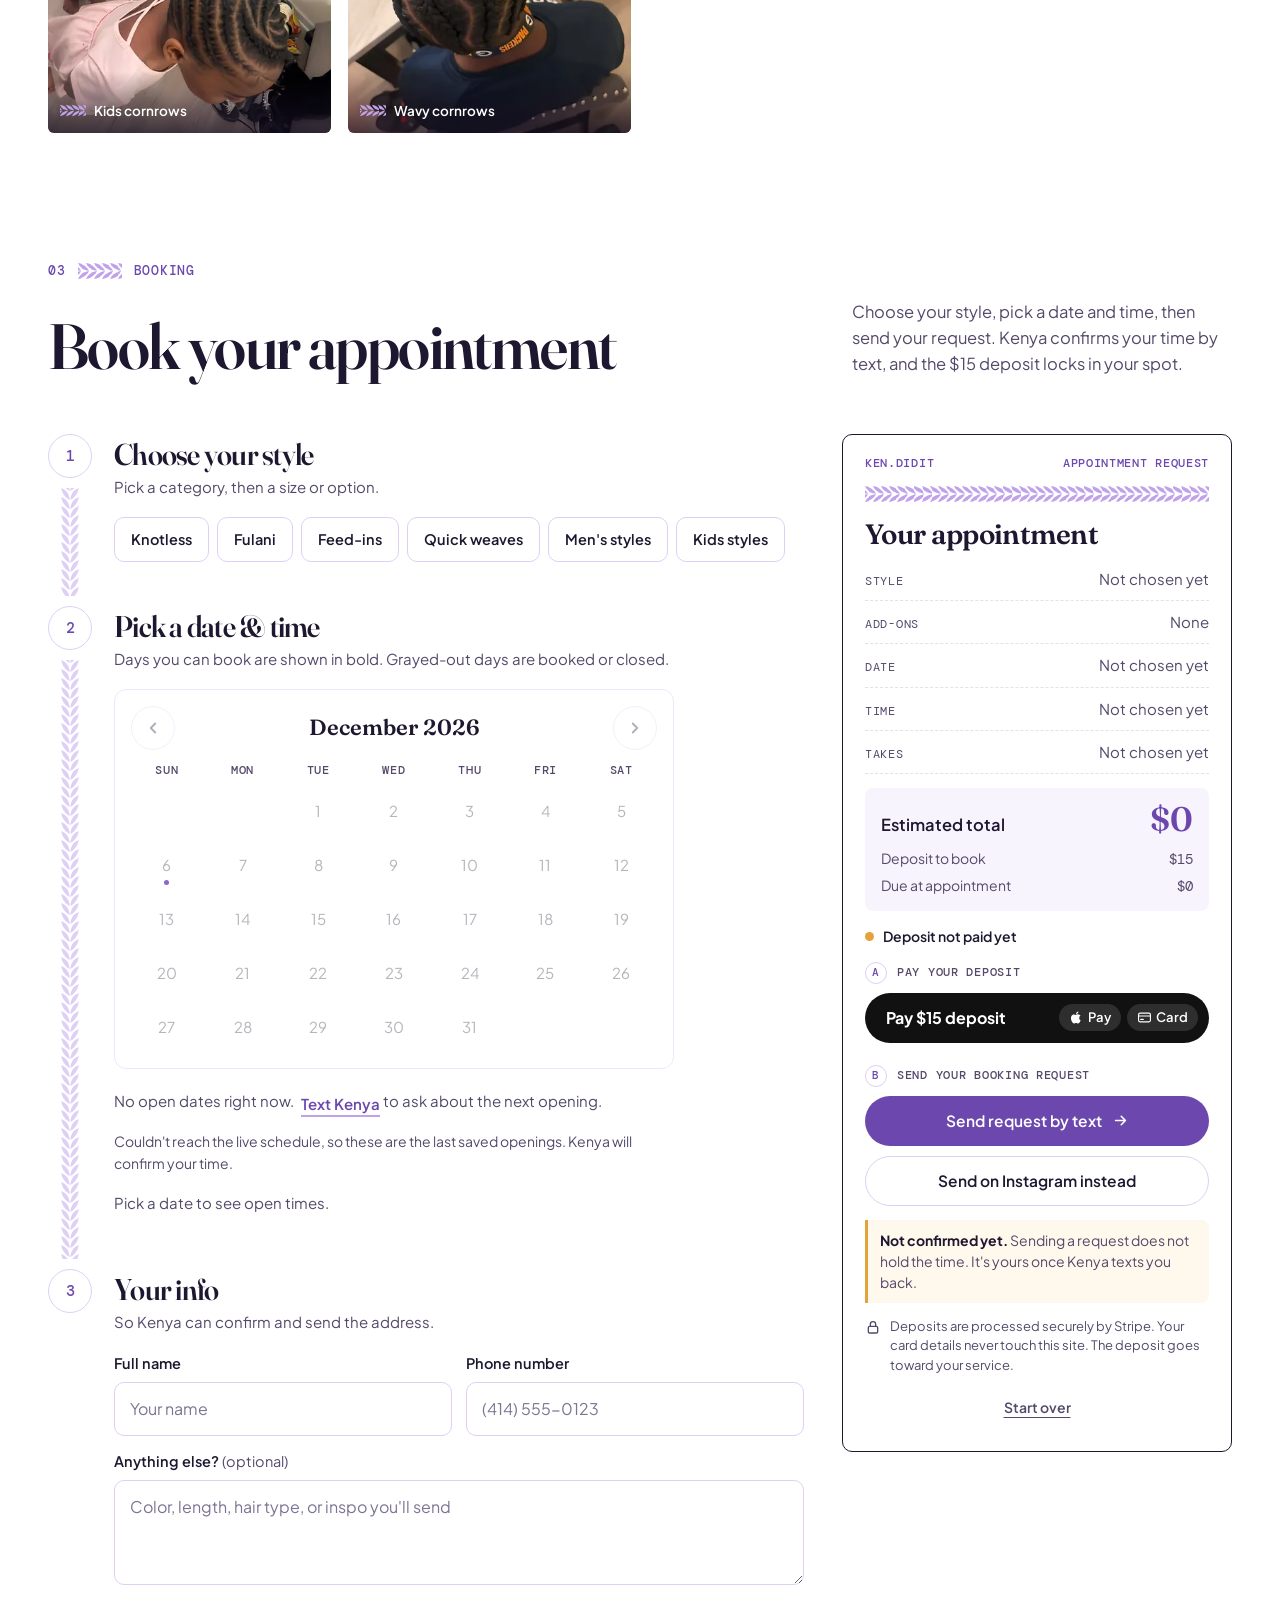
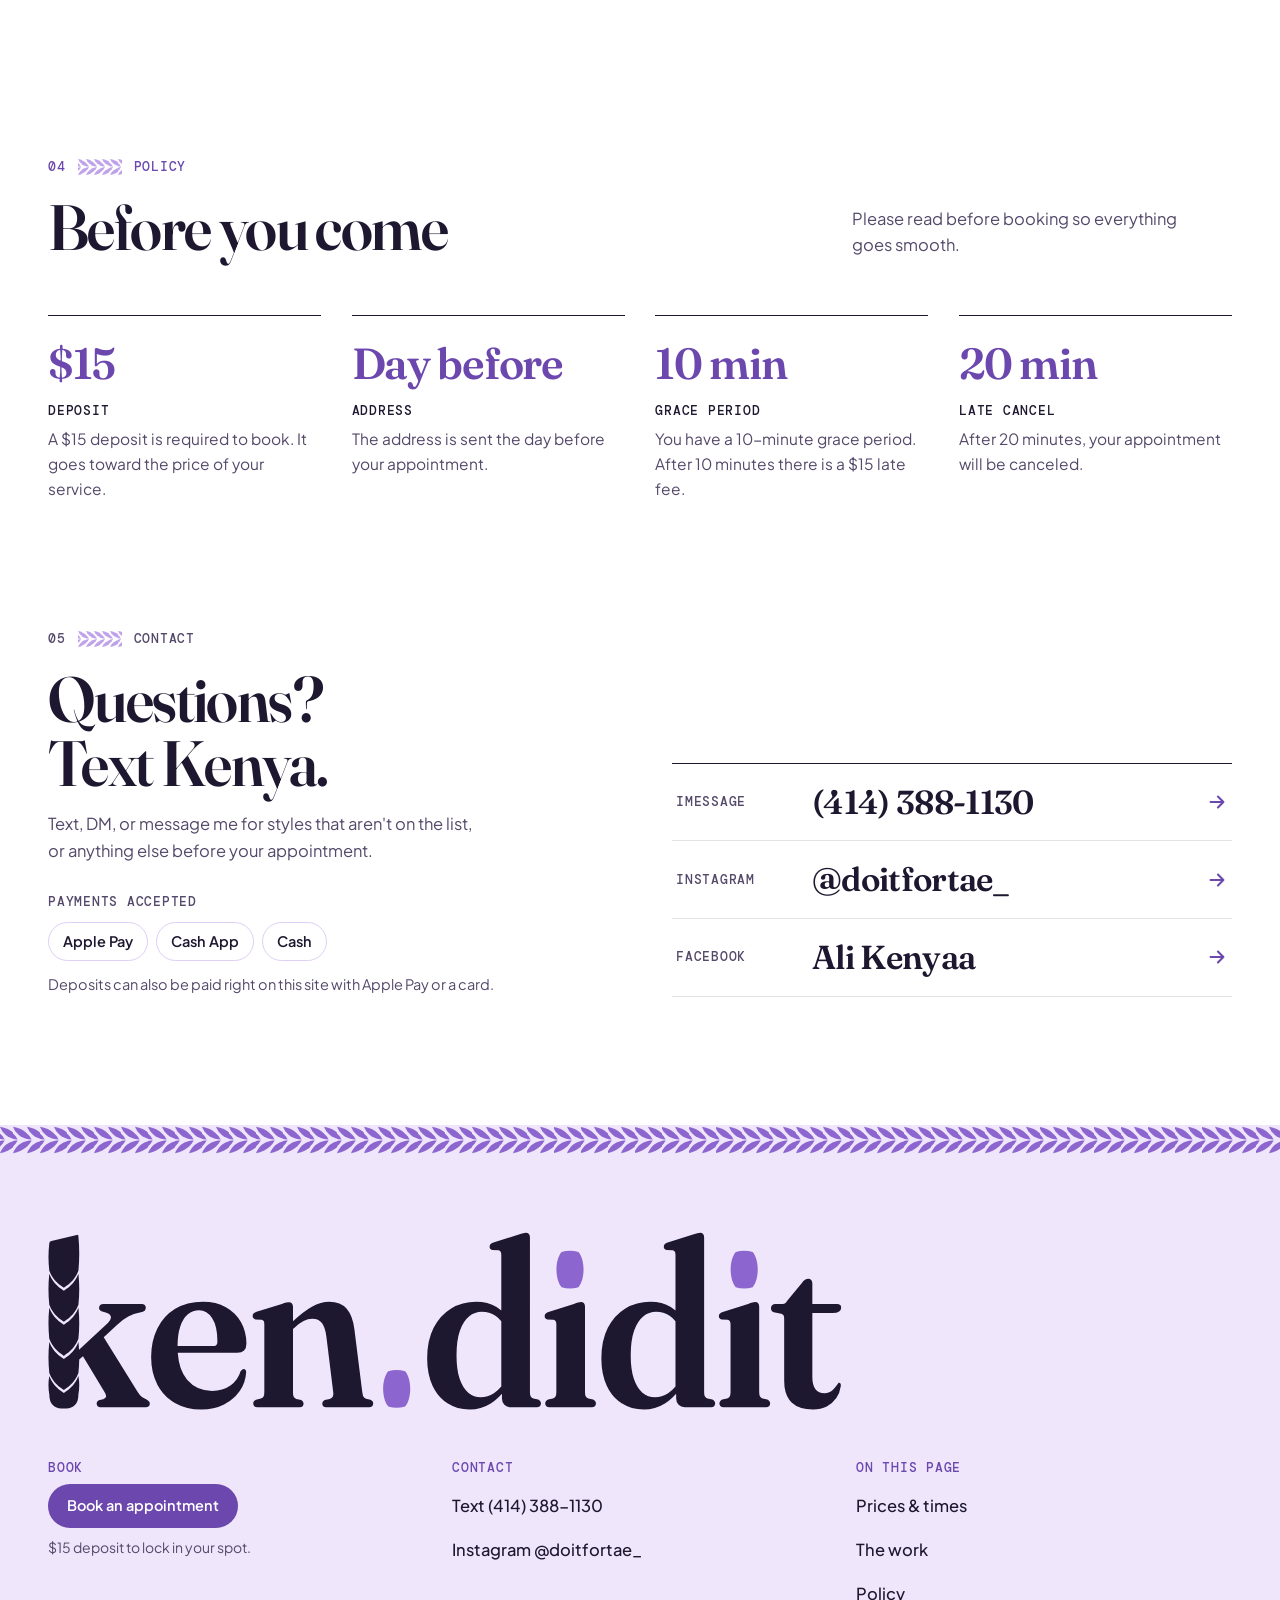
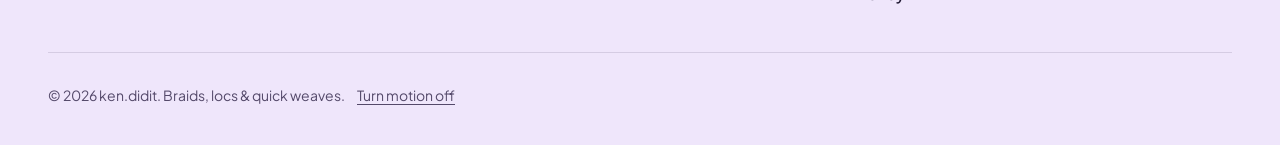
==== commit ed808a15: "Quality pass: 3D braid and lilac bead in the hero, heading and photo reveals - Hero: a short three-s" ====
--- a/index.html
+++ b/index.html
@@ -59,6 +59,8 @@
     <figure class="hero-photo">
       <picture><source type="image/webp" srcset="img/w/owner-400.webp 400w, img/w/owner-800.webp 800w, img/w/owner-1174.webp 1174w" sizes="(max-width:600px) 300px, (max-width:900px) 40vw, 420px"><img src="img/owner.jpg" alt="Kenya, owner of ken.didit" width="1174" height="1972" fetchpriority="high"></picture>
       <figcaption class="hero-cap"><span class="mono">Kenya</span><span>Owner, ken.didit</span></figcaption>
+      <!-- 3D braid and lilac bead (bead3d.js); decorative, fades in once it renders -->
+      <div class="hero-bead" aria-hidden="true"><canvas></canvas></div>
     </figure>
   </div>
 
@@ -314,6 +316,8 @@
 <script src="https://cdnjs.cloudflare.com/ajax/libs/gsap/3.12.5/gsap.min.js"></script>
 <script src="https://cdnjs.cloudflare.com/ajax/libs/gsap/3.12.5/ScrollTrigger.min.js"></script>
 <script src="main.js"></script>
+<script type="importmap">{"imports":{"three":"https://cdn.jsdelivr.net/npm/three@0.169.0/build/three.module.js","three/addons/":"https://cdn.jsdelivr.net/npm/three@0.169.0/examples/jsm/"}}</script>
+<script type="module" src="bead3d.js"></script>
 <script>(function(){var b=document.querySelector('.motion-toggle');if(!b)return;var off=!!window.__rm;b.textContent=off?'Turn motion on':'Turn motion off';b.setAttribute('aria-pressed',off?'true':'false');b.addEventListener('click',function(){try{localStorage.setItem('kd-motion',off?'on':'off')}catch(e){}location.reload()})})();</script>
 </body>
 </html>
--- a/style.css
+++ b/style.css
@@ -453,3 +453,20 @@
 
 /* Motion toggle (footer): full motion by default, visitors can turn it off */
 .motion-toggle{background:none;border:0;padding:0;margin-left:10px;font:inherit;color:inherit;text-decoration:underline;text-underline-offset:3px;cursor:pointer;min-height:44px}
+
+/* ---------- hero 3D braid and bead (bead3d.js) ---------- */
+.hero-bead{position:absolute;right:-74px;bottom:56px;width:176px;height:280px;pointer-events:none;z-index:2;
+  opacity:0;transform:translateY(18px) scale(.92);transition:opacity .9s var(--ease),transform 1.1s var(--ease)}
+.hero-bead canvas{display:block;width:100%;height:100%}
+.hero-bead.is-live{opacity:1;transform:none}
+@media (max-width:900px){.hero-bead{right:-44px;width:110px;height:180px;bottom:48px}}
+@media (max-width:600px){.hero-bead{right:-40px;width:88px;height:146px;bottom:44px}}
+
+/* ---------- type and surface polish ---------- */
+h1,h2{text-wrap:balance}
+.hero-sub,.sec-note,.pcat p{text-wrap:pretty}
+.wo{display:inline-block;overflow:hidden;vertical-align:top;padding-bottom:.08em;margin-bottom:-.08em}
+.wi{display:inline-block}
+html{scrollbar-color:var(--lilac) var(--mist)}
+::placeholder{color:#8a7fa0}
+input,textarea{caret-color:var(--l700)}
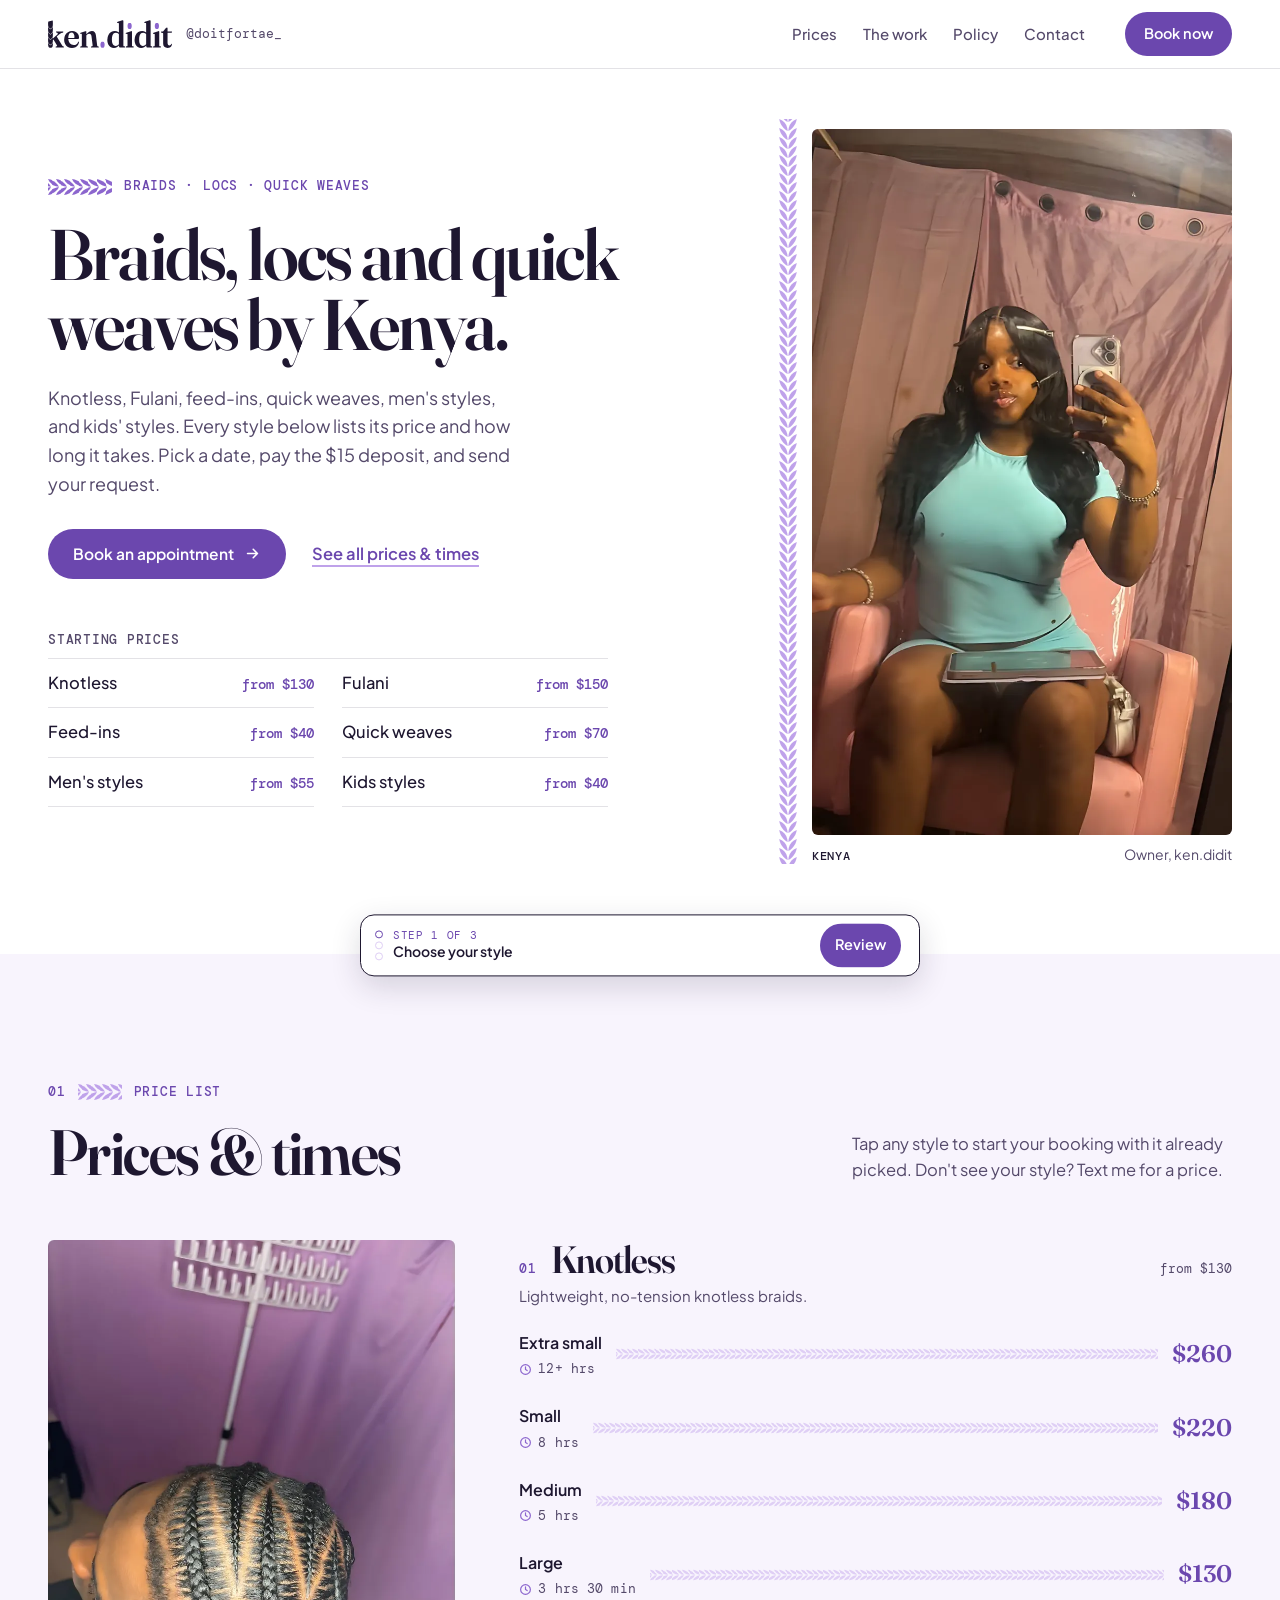
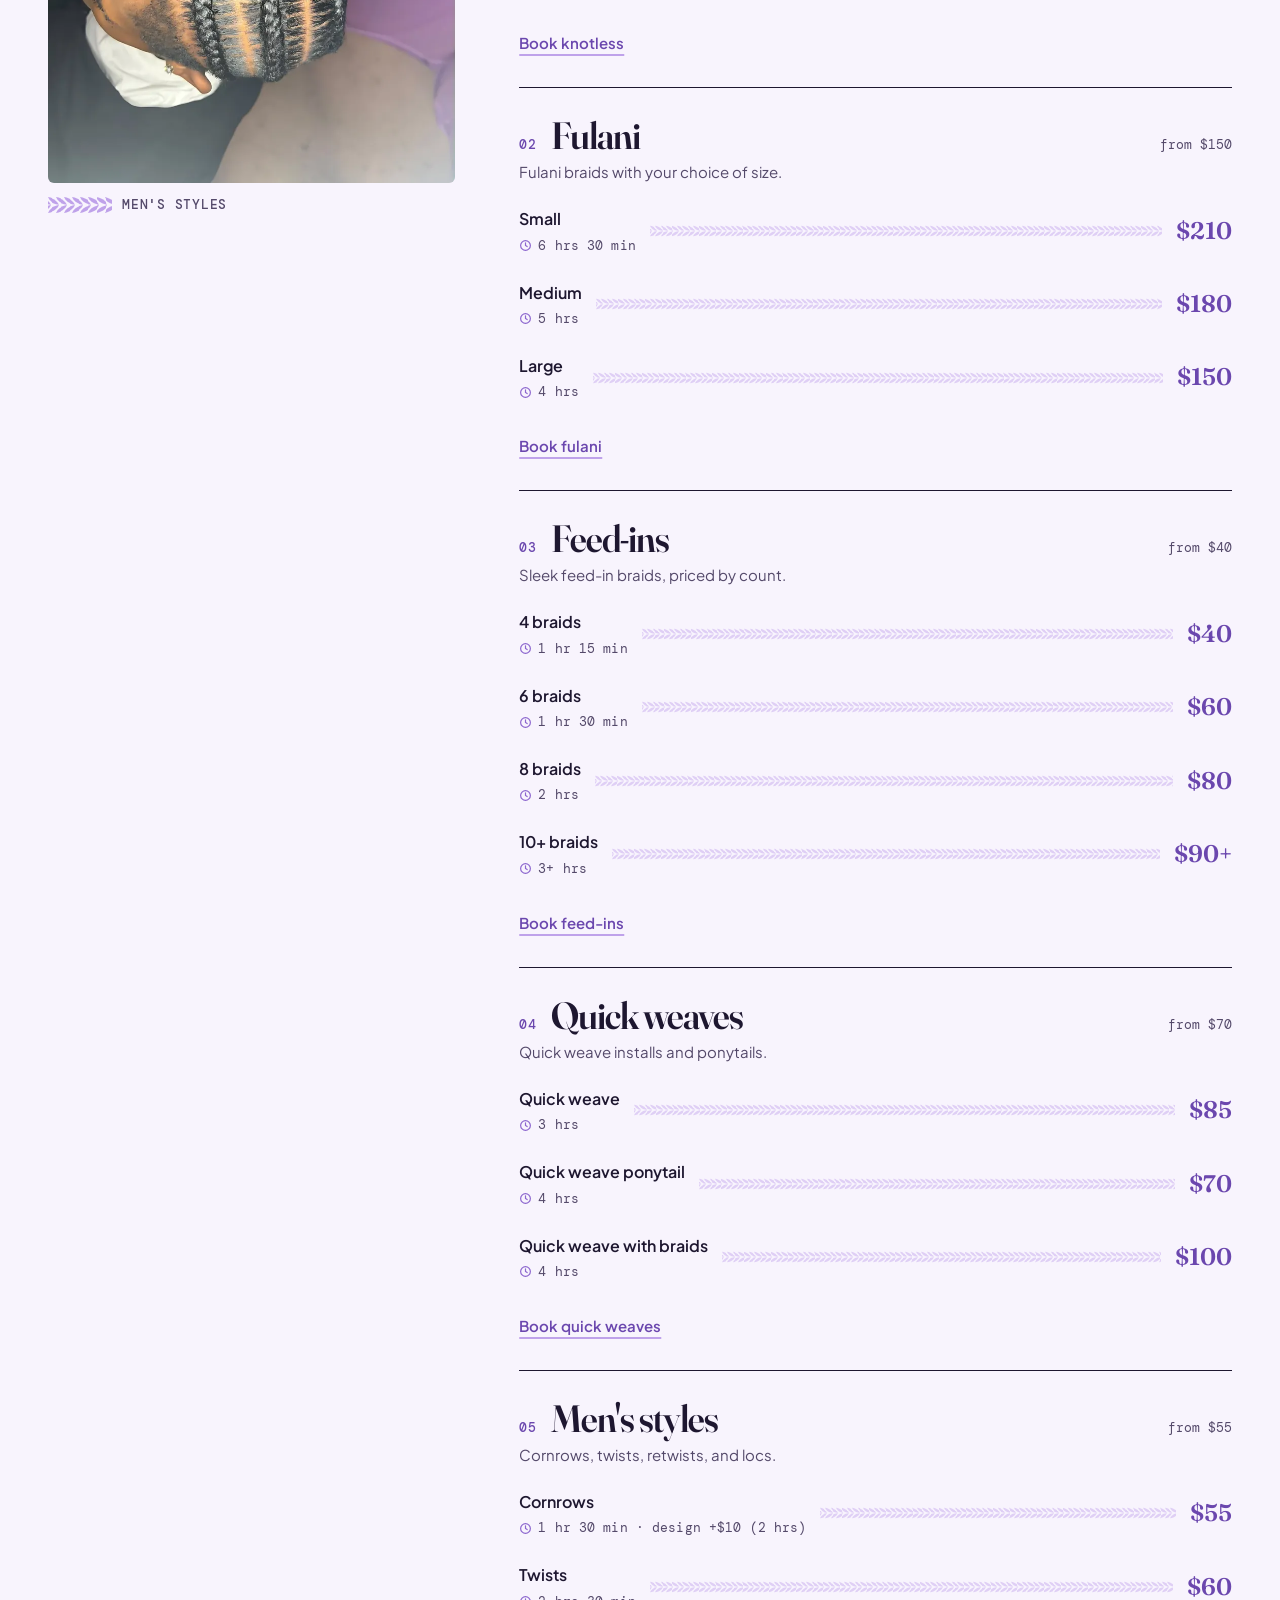
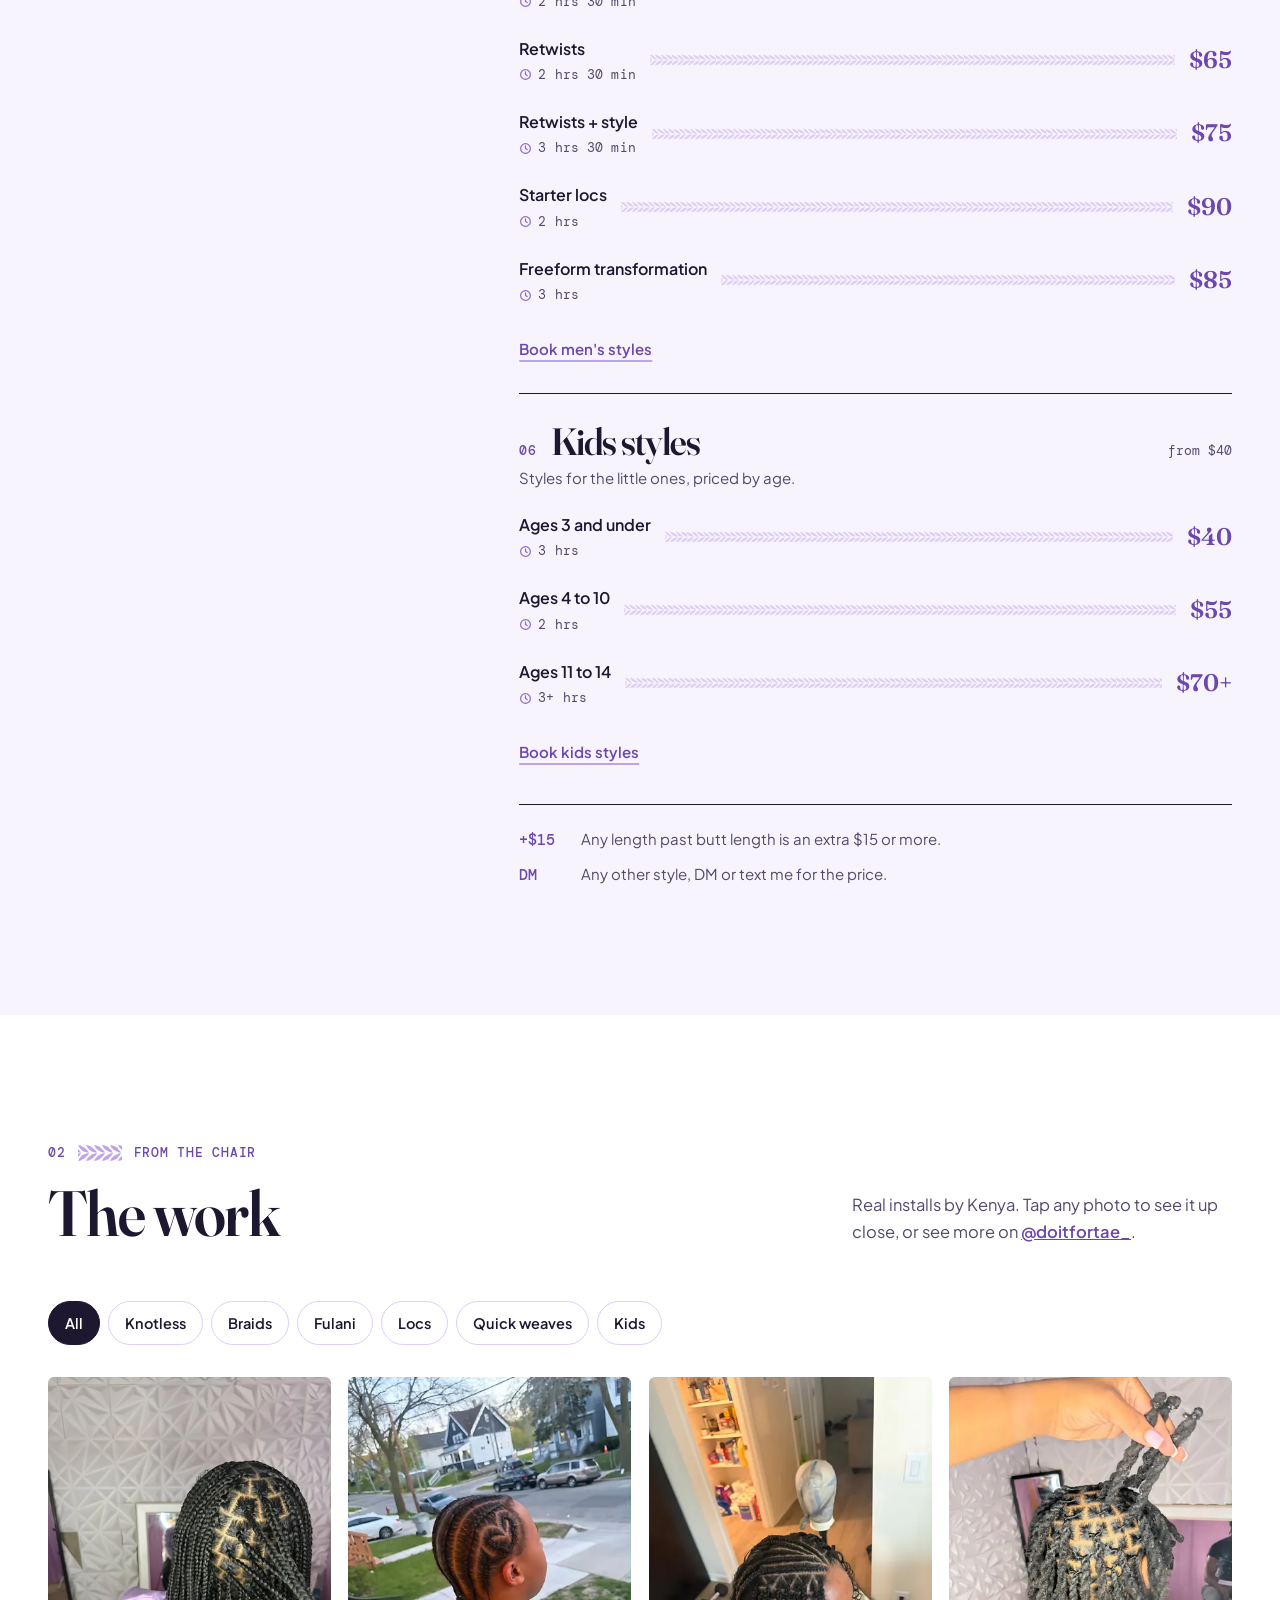
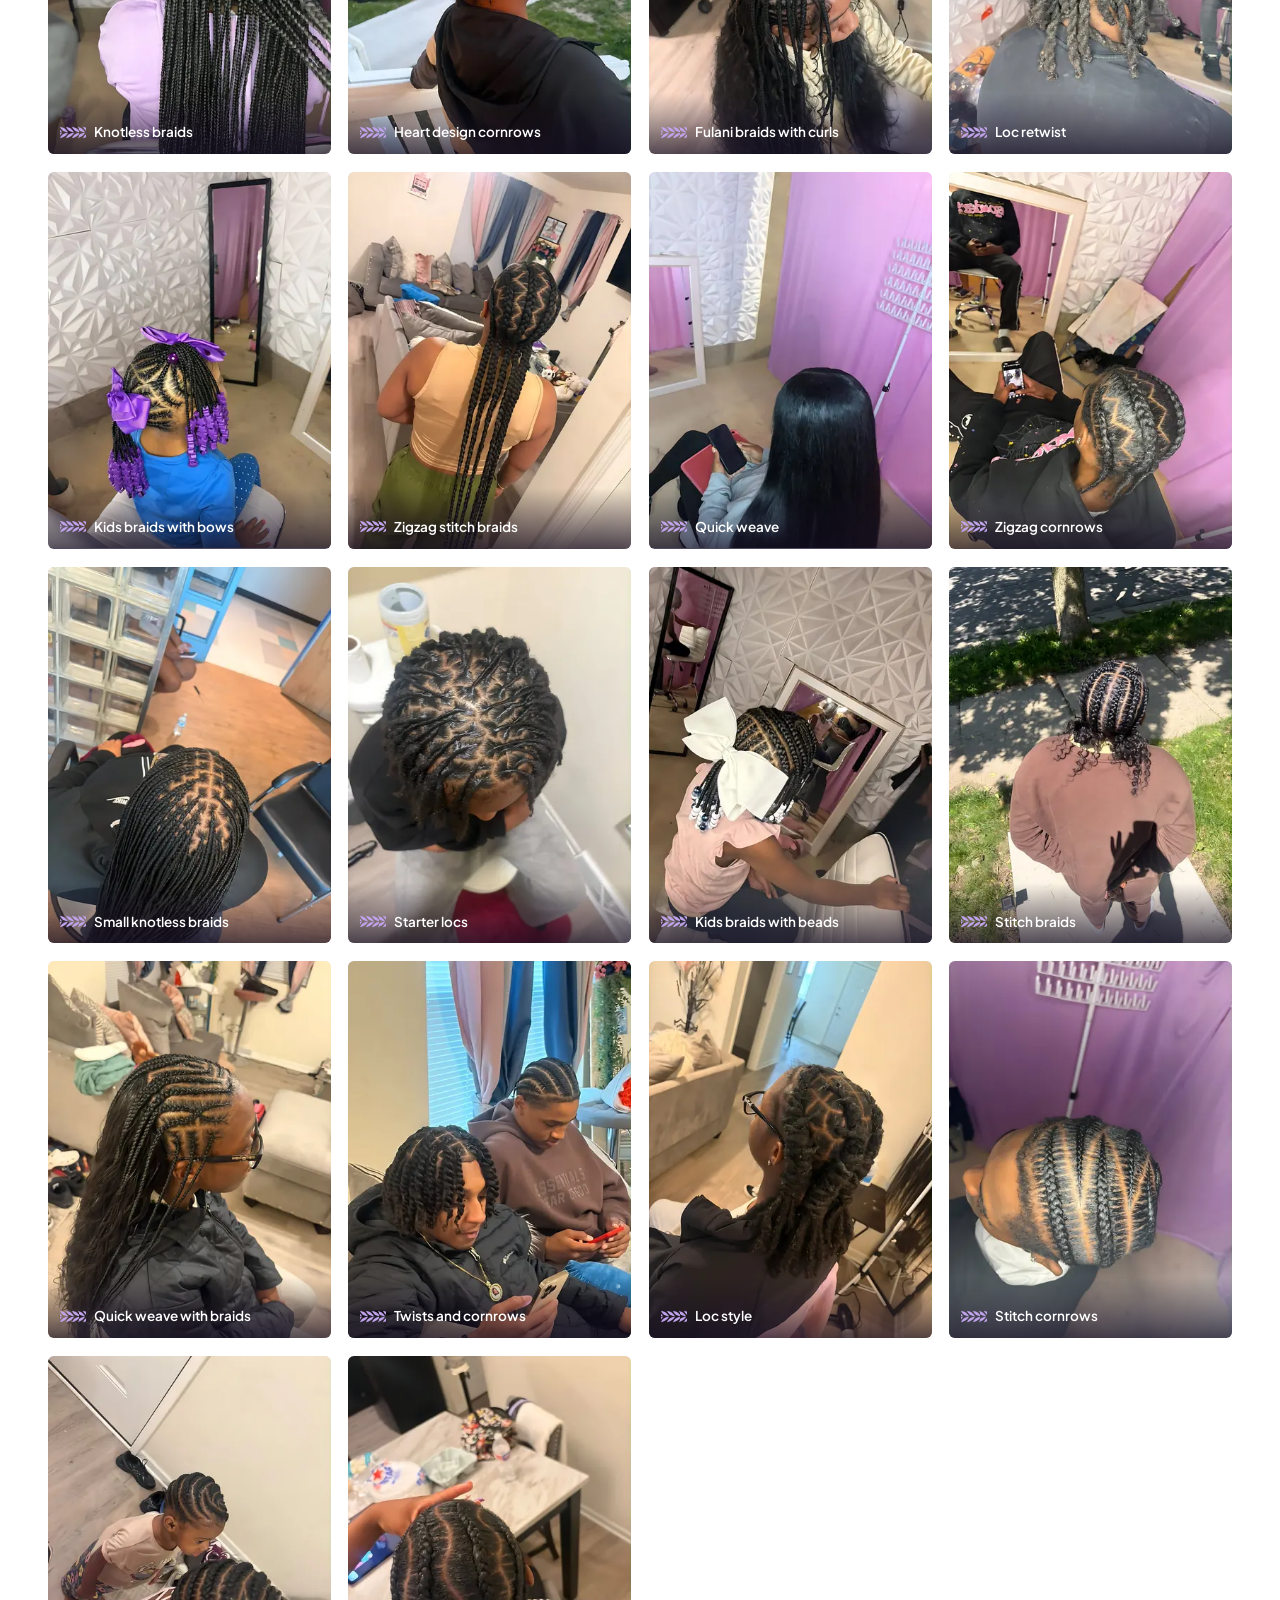
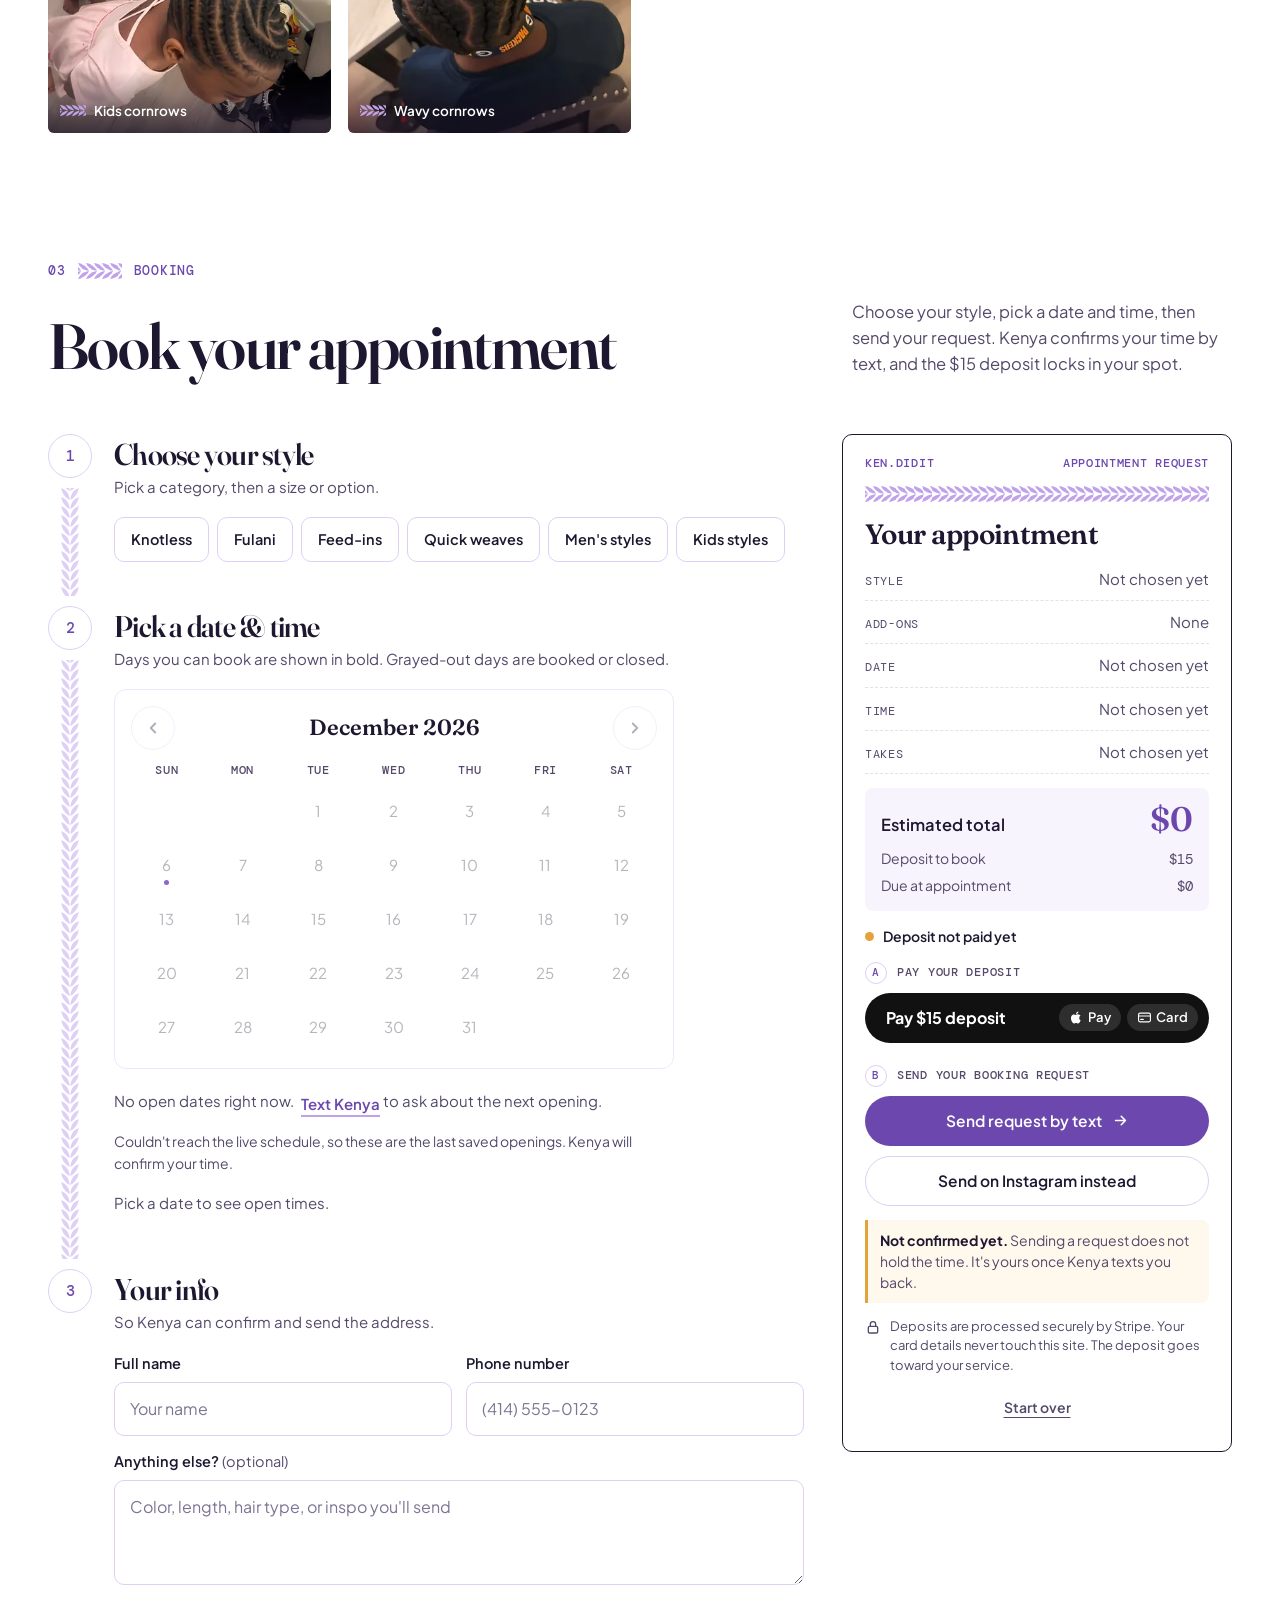
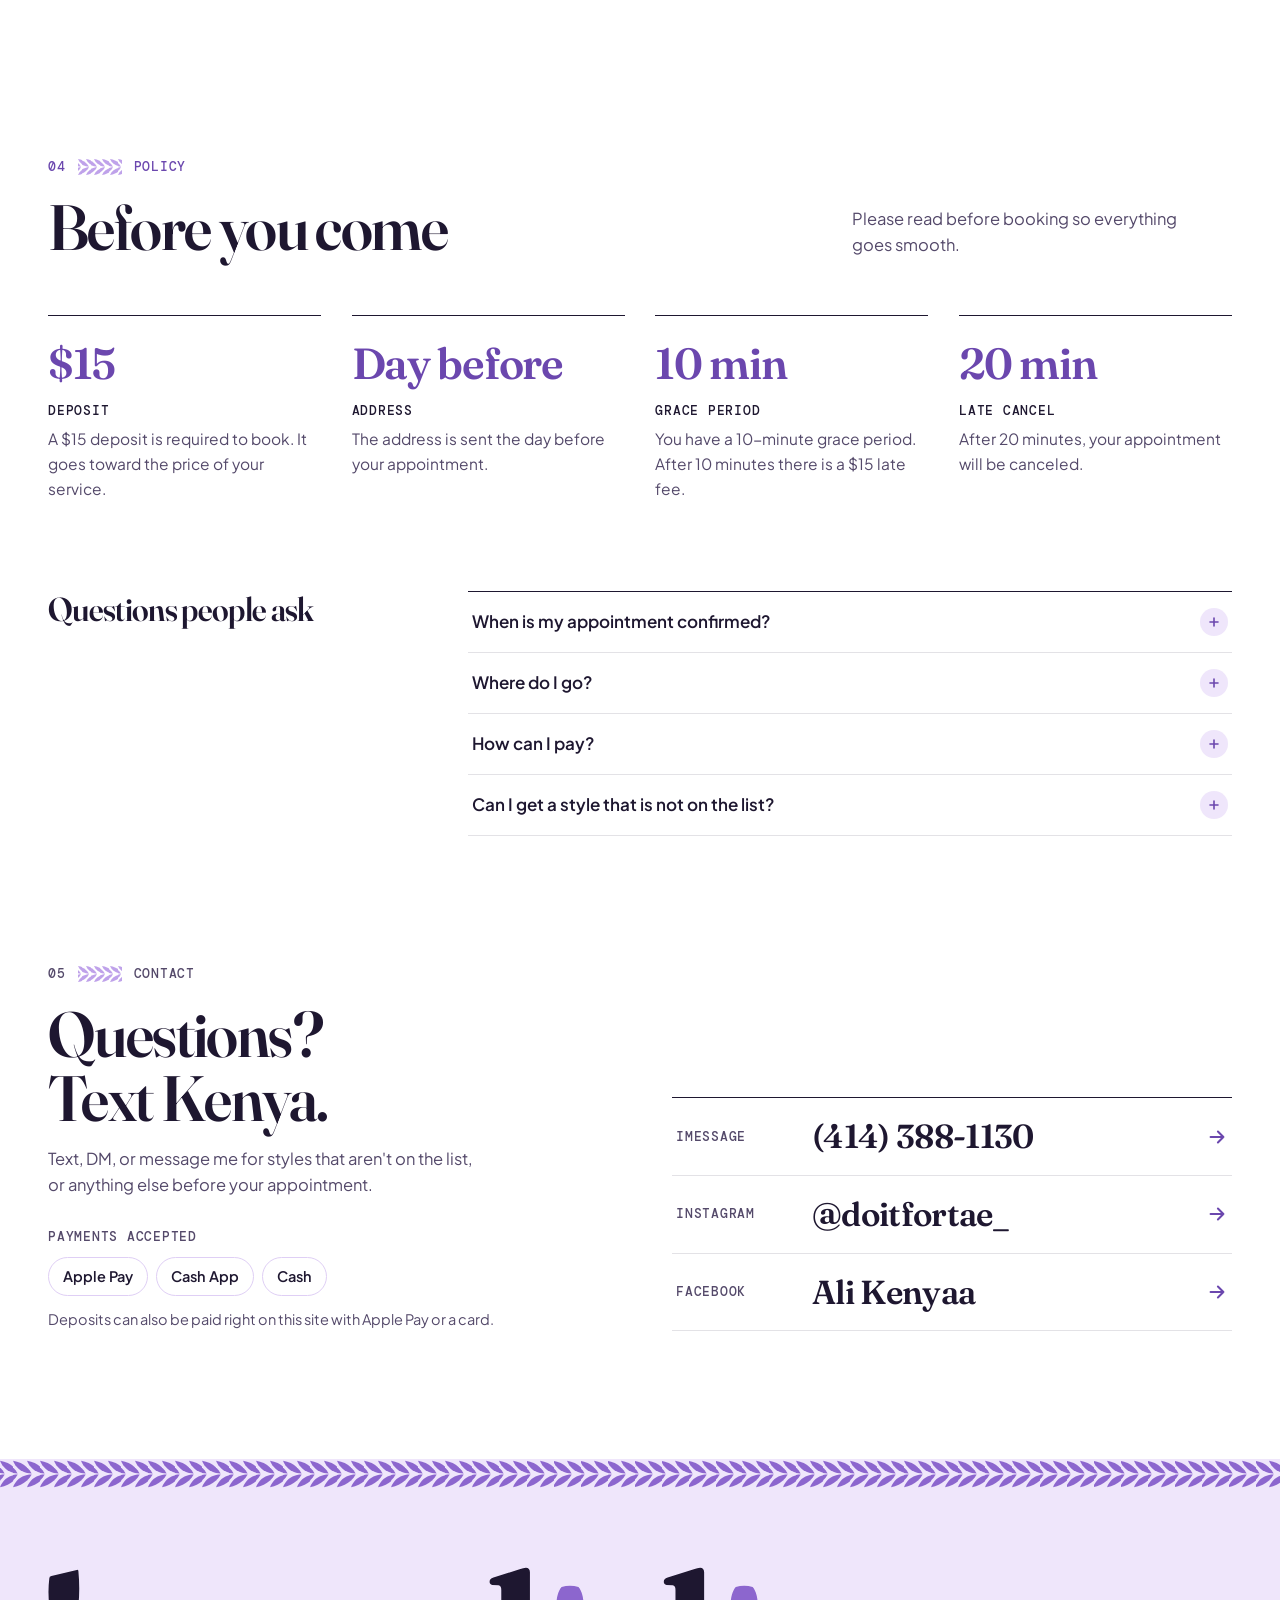
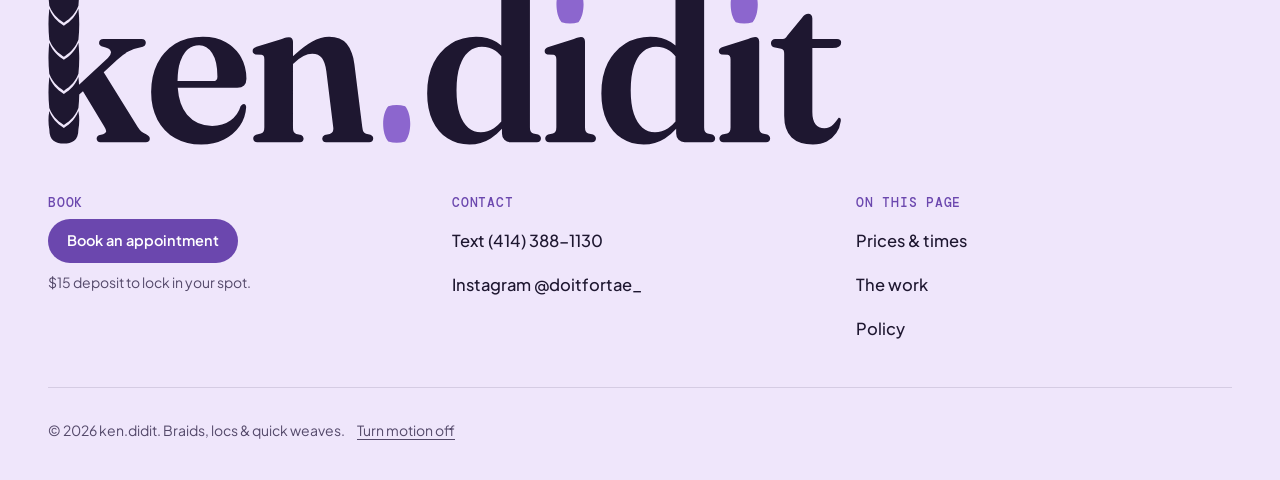
==== commit 6f53c6ba: "Owner panel: booking requests, Apple Calendar button, editable policies and FAQ - Requests from the " ====
--- a/index.html
+++ b/index.html
@@ -12,13 +12,13 @@
 <link rel="icon" href="icon-512.png" type="image/png" sizes="512x512">
 <link rel="apple-touch-icon" href="apple-touch-icon.png">
 <!-- Share preview. Social apps need absolute URLs: SITE_URL below is assumed to be
-     https://kenyastyles.vercel.app. Change all three if the live domain is different. -->
+     https://kendidit.vercel.app. Change all three if the live domain is different. -->
 <meta property="og:type" content="website">
 <meta property="og:site_name" content="ken.didit">
-<meta property="og:url" content="https://kenyastyles.vercel.app/">
+<meta property="og:url" content="https://kendidit.vercel.app/">
 <meta property="og:title" content="ken.didit | Braids, locs &amp; quick weaves by Kenya">
 <meta property="og:description" content="Prices and times for every style, a booking calendar, and a $15 deposit to lock in your spot.">
-<meta property="og:image" content="https://kenyastyles.vercel.app/img/og.jpg">
+<meta property="og:image" content="https://kendidit.vercel.app/img/og.jpg">
 <meta property="og:image:width" content="1200">
 <meta property="og:image:height" content="630">
 <meta property="og:image:alt" content="ken.didit logo beside a photo of Kenya">
@@ -168,9 +168,10 @@
           <div class="step-head"><span class="step-n" aria-hidden="true">3</span><div><h3 id="s3-h" tabindex="-1"><span class="sr">Step 3 of 3: </span>Your info</h3><p class="step-sub">So Kenya can confirm and send the address.</p></div></div>
           <div class="step-body" id="s3-body">
             <div class="form">
-              <label>Full name<input id="f-name" type="text" autocomplete="name" autocapitalize="words" enterkeyhint="next" placeholder="Your name" aria-describedby="e-name"><span class="f-err" id="e-name"></span></label>
+              <label>Full name<input id="f-name" type="text" maxlength="60" autocomplete="name" autocapitalize="words" enterkeyhint="next" placeholder="Your name" aria-describedby="e-name"><span class="f-err" id="e-name"></span></label>
               <label>Phone number<input id="f-phone" type="tel" inputmode="tel" autocomplete="tel" enterkeyhint="next" placeholder="(414) 555-0123" aria-describedby="e-phone"><span class="f-err" id="e-phone"></span></label>
-              <label class="full">Anything else? <span class="opt-l">(optional)</span><textarea id="f-notes" rows="3" placeholder="Color, length, hair type, or inspo you'll send"></textarea></label>
+              <label class="full">Anything else? <span class="opt-l">(optional)</span><textarea id="f-notes" rows="3" maxlength="400" placeholder="Color, length, hair type, or inspo you'll send"></textarea></label>
+              <label class="hp" aria-hidden="true">Leave this empty<input id="f-web" type="text" tabindex="-1" autocomplete="off"></label>
             </div>
           </div>
         </div>
@@ -213,6 +214,7 @@
           <p class="sum-note"><b>Not confirmed yet.</b> Sending a request does not hold the time. It's yours once Kenya texts you back.</p>
           <div class="after" id="after" hidden tabindex="-1">
             <p class="after-h">Request ready to send</p>
+            <p class="after-saved" id="after-saved" hidden><span aria-hidden="true"></span>Kenya also got this request in her booking list.</p>
             <p>Make sure you hit send in Messages or Instagram. Kenya will text you to confirm, and the address comes the day before.</p>
             <p class="after-l mono">Save it while you wait</p>
             <div class="after-btns">
@@ -238,12 +240,21 @@
       <h2 id="h-policy">Before you come</h2>
       <p class="sec-note">Please read before booking so everything goes smooth.</p>
     </div>
-    <ol class="policy-grid">
+    <ol class="policy-grid" id="policy-grid">
       <li class="pol"><span class="pol-big">$15</span><h3>Deposit</h3><p>A $15 deposit is required to book. It goes toward the price of your service.</p></li>
       <li class="pol"><span class="pol-big">Day before</span><h3>Address</h3><p>The address is sent the day before your appointment.</p></li>
       <li class="pol"><span class="pol-big">10 min</span><h3>Grace period</h3><p>You have a 10-minute grace period. After 10 minutes there is a $15 late fee.</p></li>
       <li class="pol"><span class="pol-big">20 min</span><h3>Late cancel</h3><p>After 20 minutes, your appointment will be canceled.</p></li>
     </ol>
+    <div class="faq-wrap" id="faq">
+      <h3 class="faq-h" id="h-faq">Questions people ask</h3>
+      <div class="faq-list" id="faq-list" aria-labelledby="h-faq">
+        <details class="faq"><summary>When is my appointment confirmed?</summary><p>Sending a request does not hold the time. It is yours once Kenya texts you back, and the $15 deposit locks in your spot.</p></details>
+        <details class="faq"><summary>Where do I go?</summary><p>Kenya sends the address the day before your appointment.</p></details>
+        <details class="faq"><summary>How can I pay?</summary><p>Apple Pay, Cash App or cash. The $15 deposit goes toward the price of your service.</p></details>
+        <details class="faq"><summary>Can I get a style that is not on the list?</summary><p>Yes, ask first. Text, DM or message Kenya with the style and she will let you know.</p></details>
+      </div>
+    </div>
   </div>
 </section>
 
@@ -315,6 +326,7 @@
 <script src="https://cdn.jsdelivr.net/npm/lenis@1.1.14/dist/lenis.min.js"></script>
 <script src="https://cdnjs.cloudflare.com/ajax/libs/gsap/3.12.5/gsap.min.js"></script>
 <script src="https://cdnjs.cloudflare.com/ajax/libs/gsap/3.12.5/ScrollTrigger.min.js"></script>
+<script src="supabase-config.js"></script>
 <script src="main.js"></script>
 <script type="importmap">{"imports":{"three":"https://cdn.jsdelivr.net/npm/three@0.169.0/build/three.module.js","three/addons/":"https://cdn.jsdelivr.net/npm/three@0.169.0/examples/jsm/"}}</script>
 <script type="module" src="bead3d.js"></script>
--- a/style.css
+++ b/style.css
@@ -311,6 +311,21 @@
 .pol-big{display:block;font-family:var(--disp);font-size:clamp(34px,3.4vw,48px);font-weight:600;letter-spacing:-.03em;line-height:1;color:var(--l700);margin-bottom:16px}
 .pol h3{font-family:var(--mono);font-size:12.5px;font-weight:500;letter-spacing:.06em;text-transform:uppercase;margin-bottom:6px}
 .pol p{font-size:15.5px;color:var(--ink2);max-width:30ch}
+.faq-wrap{display:grid;grid-template-columns:minmax(0,1fr) minmax(0,2fr);gap:clamp(18px,3vw,48px);margin-top:clamp(56px,7vw,96px)}
+.faq-h{font-family:var(--disp);font-size:clamp(26px,2.6vw,34px);font-weight:600;letter-spacing:-.02em;line-height:1.1}
+.faq-list{border-top:1.5px solid var(--ink)}
+.faq{border-bottom:1px solid var(--line)}
+.faq summary{display:flex;align-items:center;justify-content:space-between;gap:16px;min-height:60px;padding:16px 4px;cursor:pointer;list-style:none;font-weight:600;font-size:17px;transition:color .2s}
+.faq summary::-webkit-details-marker{display:none}
+.faq summary::after{content:'';flex:none;width:28px;height:28px;border-radius:50%;background:var(--l100) url("data:image/svg+xml,%3Csvg xmlns='http://www.w3.org/2000/svg' viewBox='0 0 24 24'%3E%3Cpath d='M12 6v12M6 12h12' fill='none' stroke='%236B47AE' stroke-width='2.4' stroke-linecap='round'/%3E%3C/svg%3E") center/16px no-repeat;transition:transform .4s var(--ease),background-color .2s}
+.faq[open] summary::after{transform:rotate(135deg);background-color:var(--l200)}
+.faq summary:hover{color:var(--l700)}
+.faq p{padding:0 4px 20px;max-width:62ch;color:var(--ink2);font-size:15.5px;animation:faqIn .45s var(--ease) both}
+@keyframes faqIn{from{opacity:0;transform:translateY(-6px)}to{opacity:1;transform:none}}
+.rm .faq p{animation:none}
+.hp{position:absolute!important;left:-9999px;width:1px;height:1px;overflow:hidden}
+.after-saved{display:flex;align-items:center;gap:8px;margin:2px 0 8px;font-weight:600;color:#23794B!important}
+.after-saved span{width:16px;height:16px;flex:none;border-radius:50%;background:#23794B url("data:image/svg+xml,%3Csvg xmlns='http://www.w3.org/2000/svg' viewBox='0 0 24 24'%3E%3Cpath d='M6 12.5l4 4 8-9' fill='none' stroke='%23fff' stroke-width='3' stroke-linecap='round' stroke-linejoin='round'/%3E%3C/svg%3E") center/11px no-repeat}
 
 /* ── contact ── */
 #contact{padding-bottom:clamp(80px,10vw,140px)}
@@ -425,6 +440,7 @@
   .hero-cap{right:10px;bottom:10px;padding:8px 11px}
   .gallery{grid-template-columns:repeat(2,1fr)}
   .policy-grid{grid-template-columns:1fr;row-gap:28px}
+  .faq-wrap{grid-template-columns:1fr}
   .form{grid-template-columns:1fr}
   .step{grid-template-columns:36px minmax(0,1fr)}
   .step-n{width:36px;height:36px;font-size:14px}
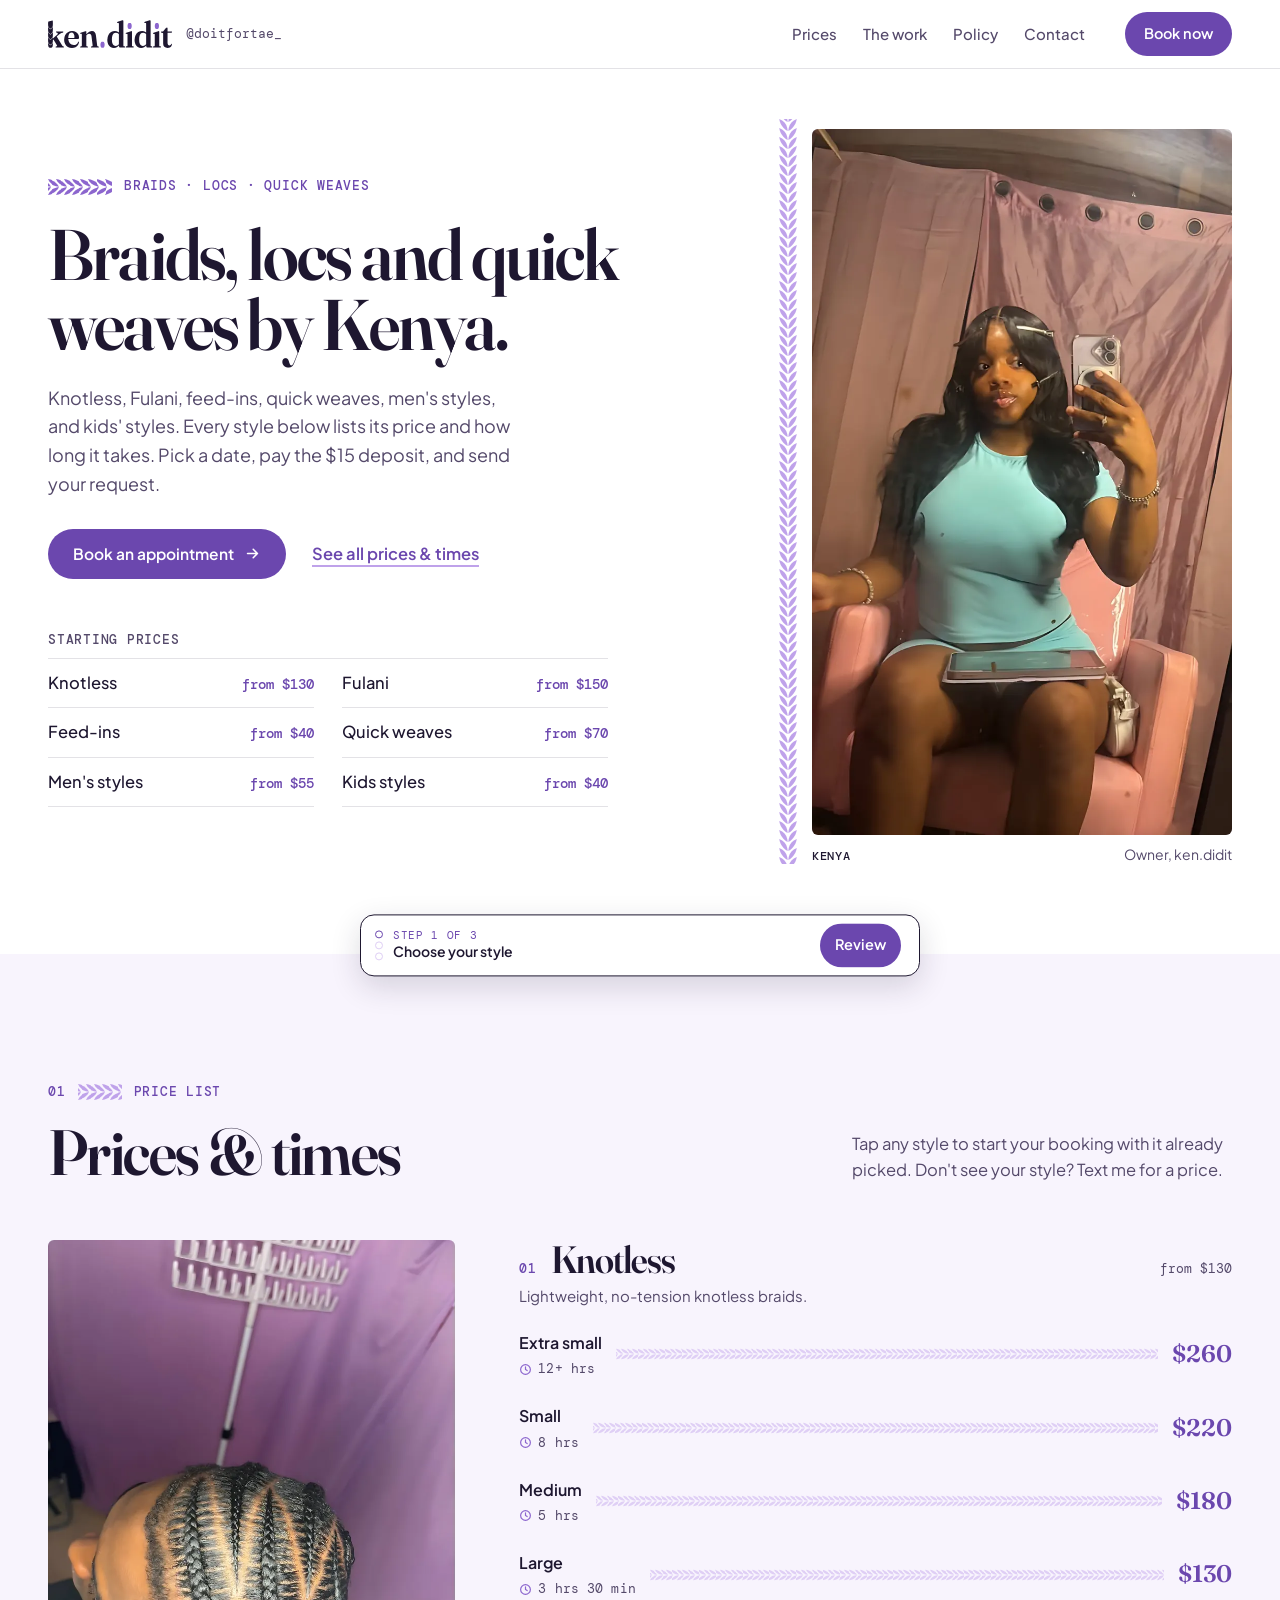
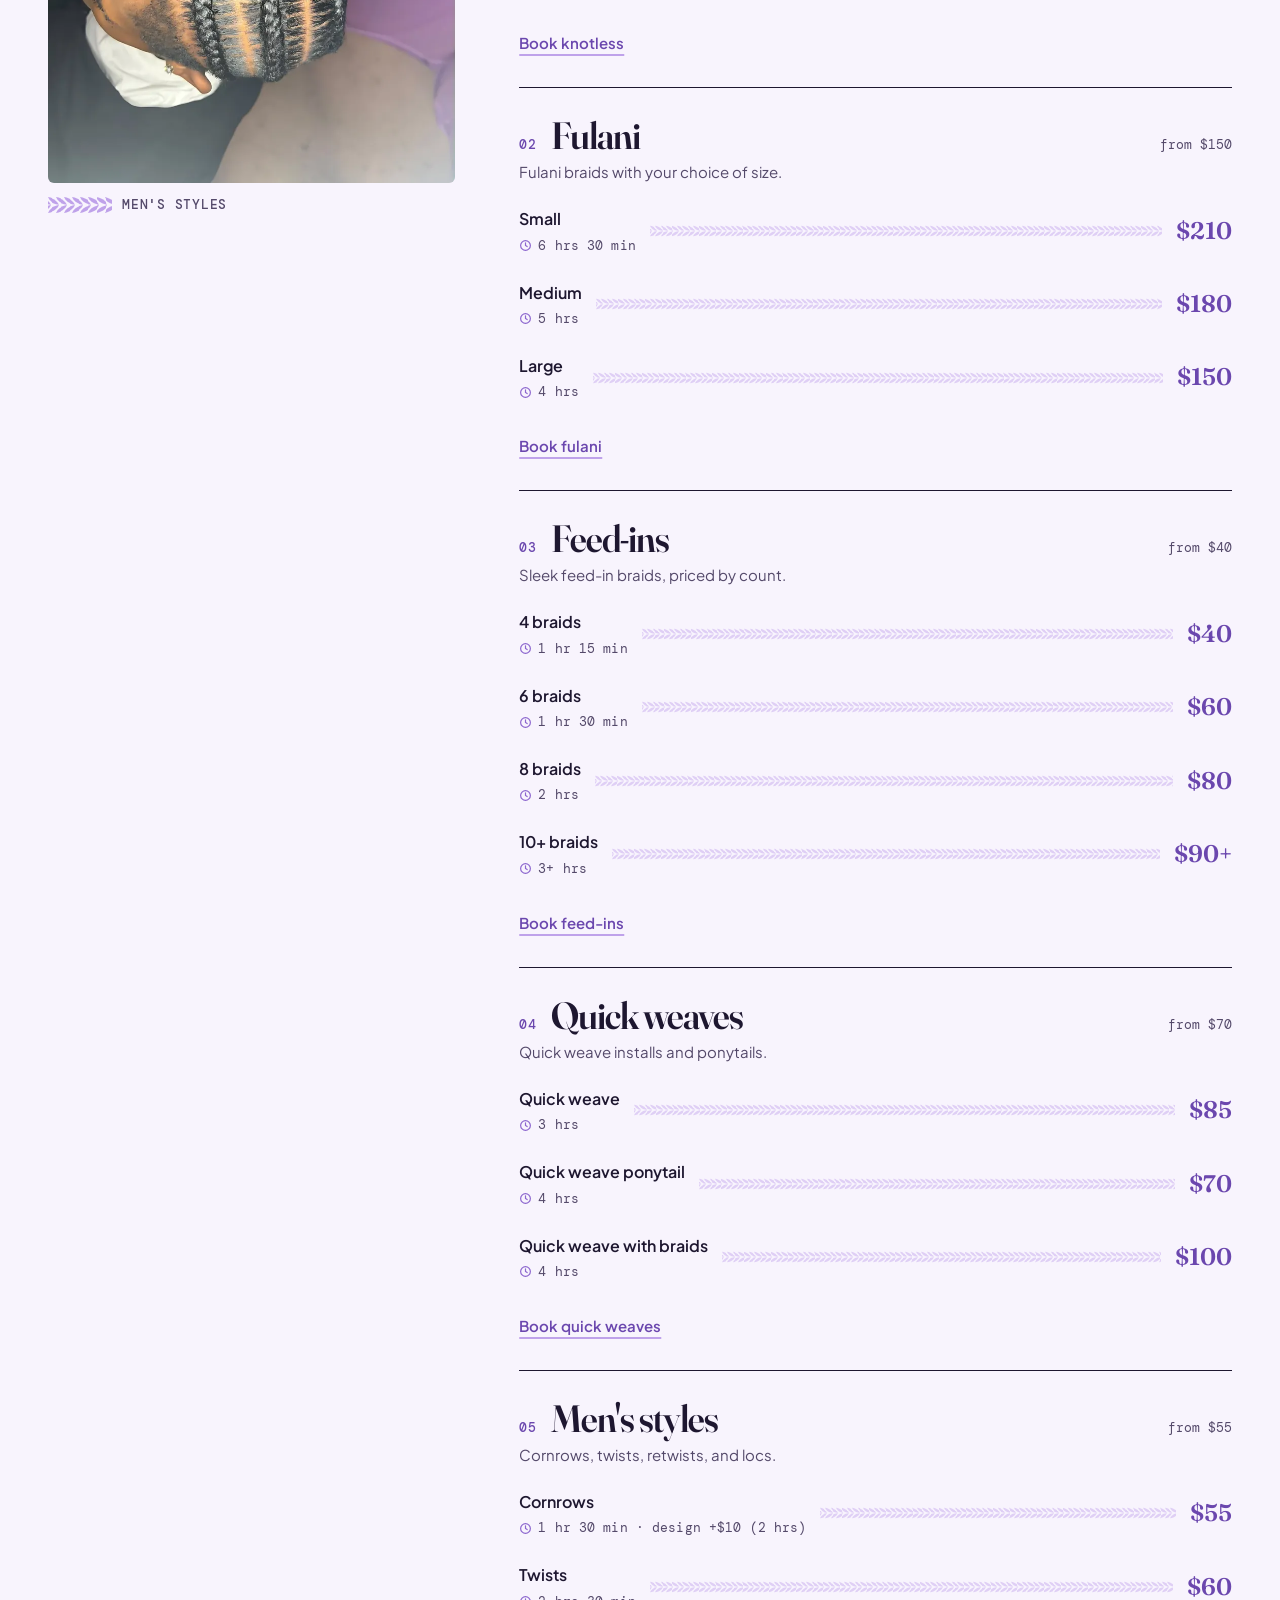
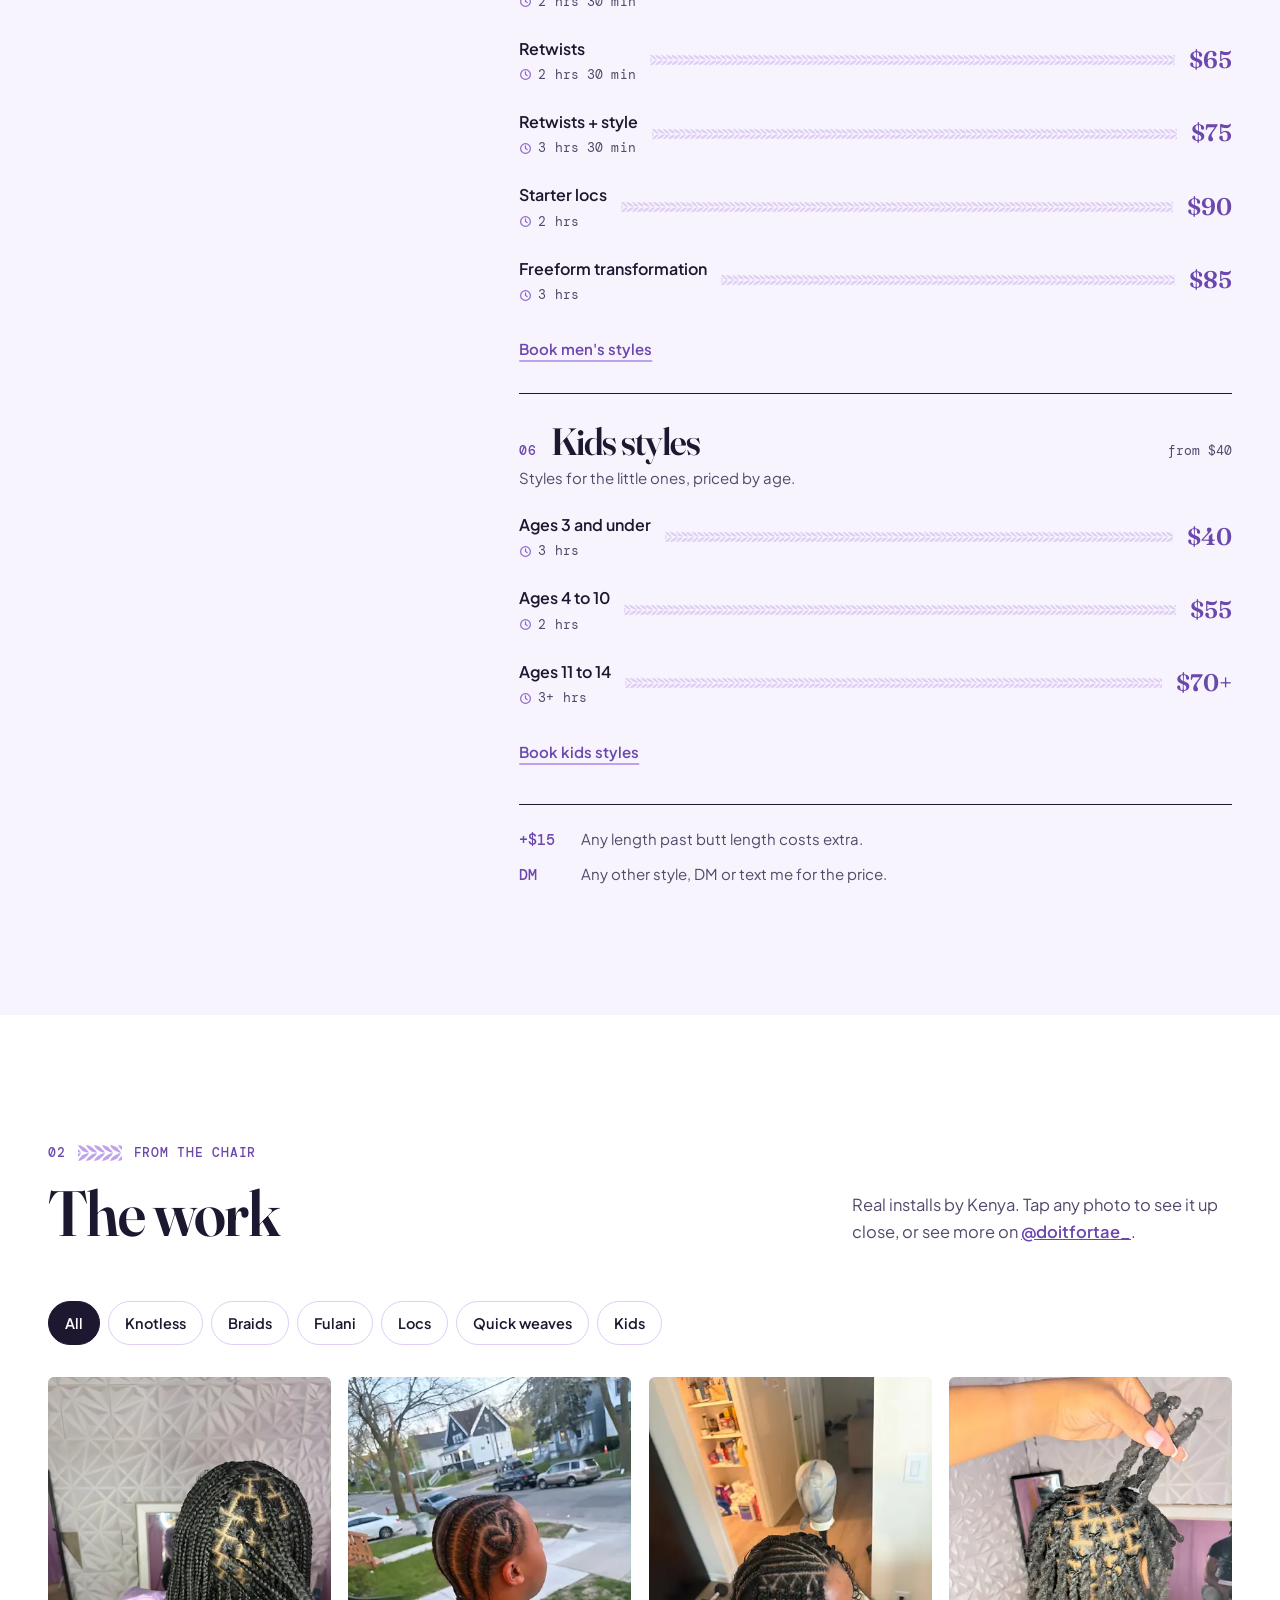
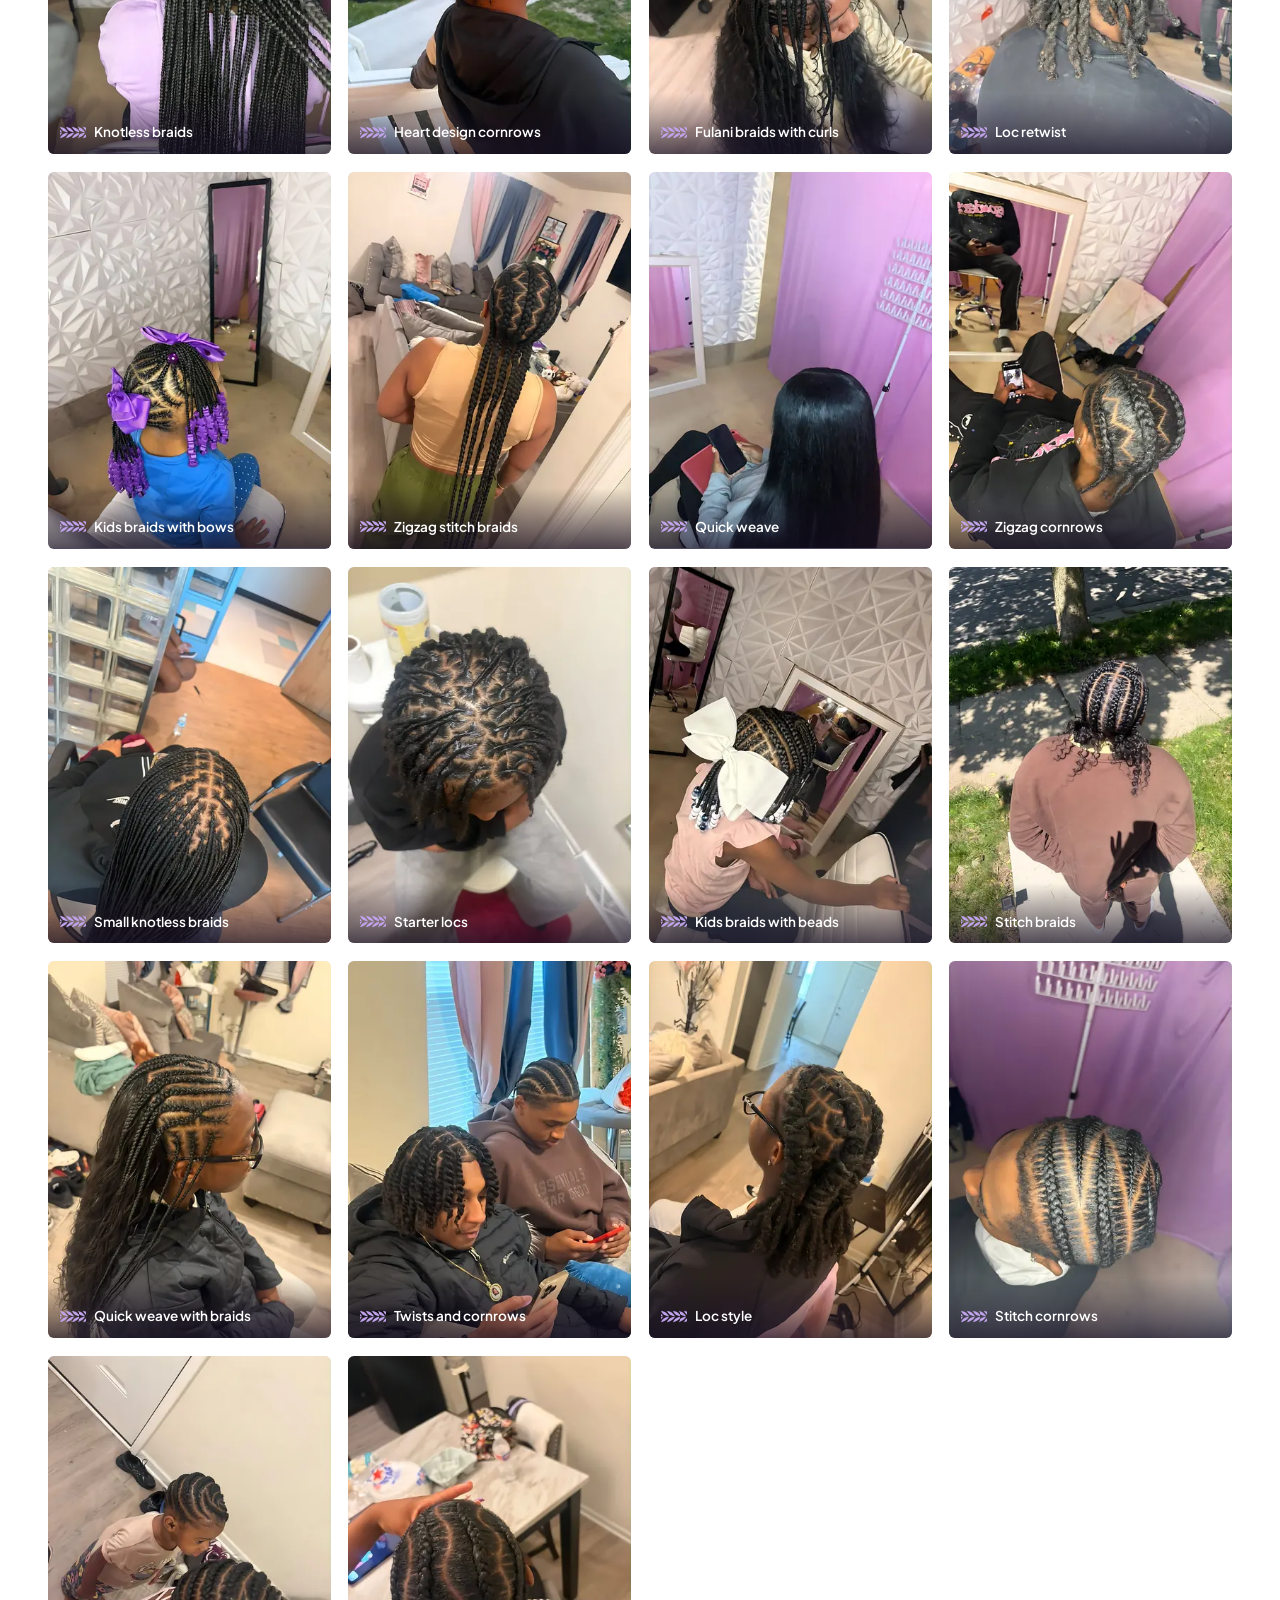
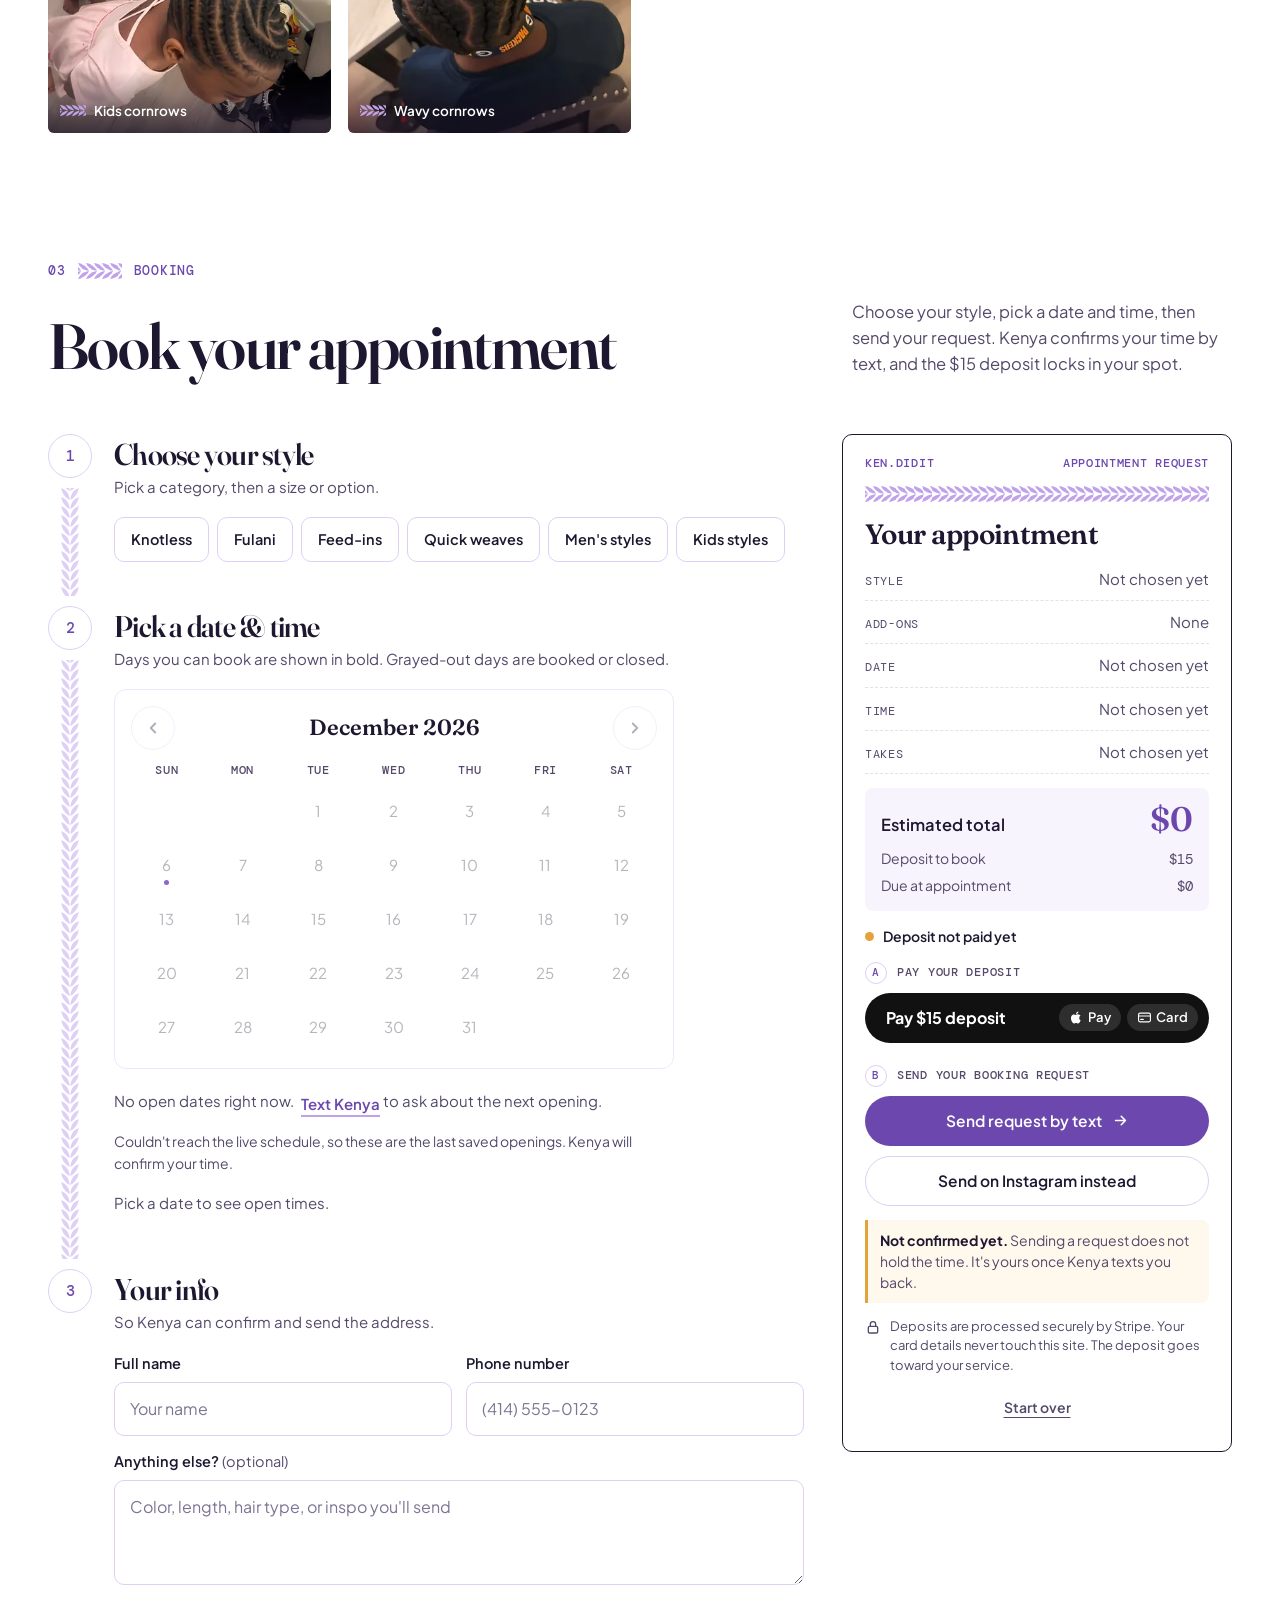
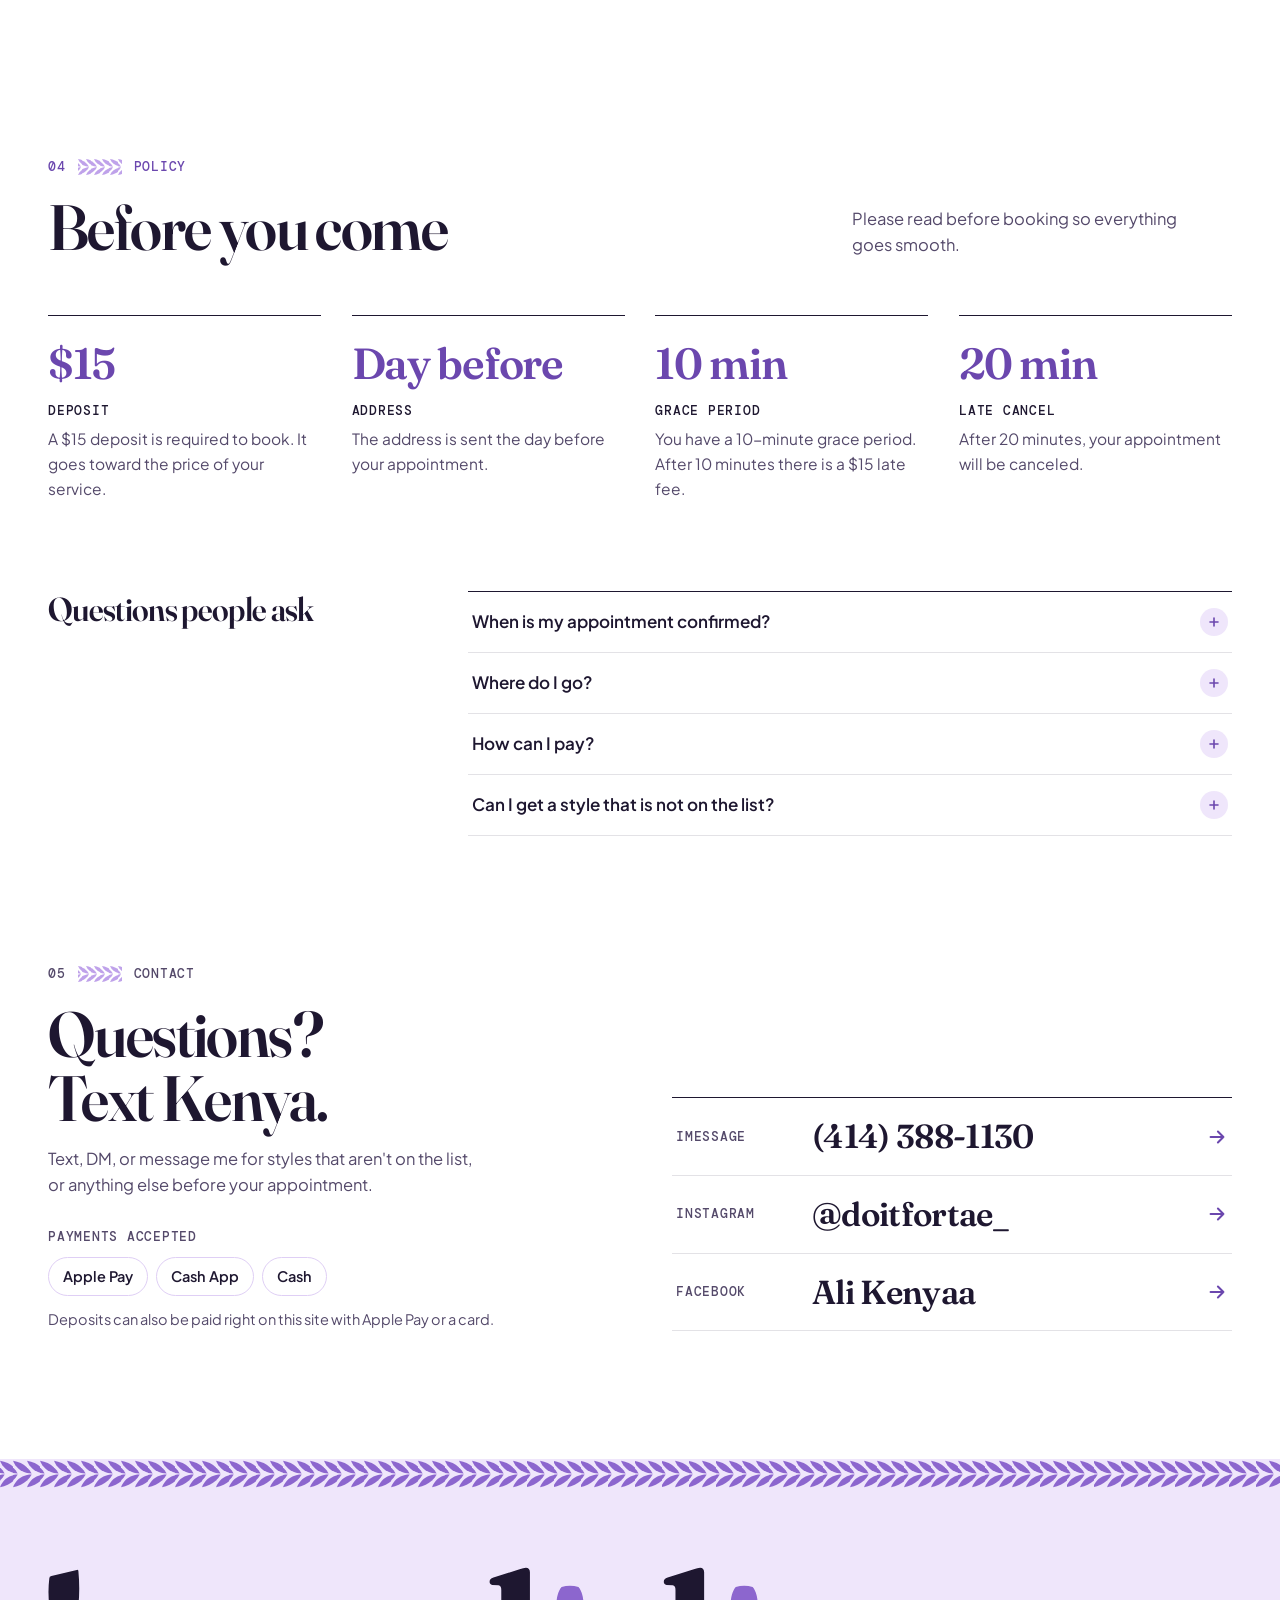
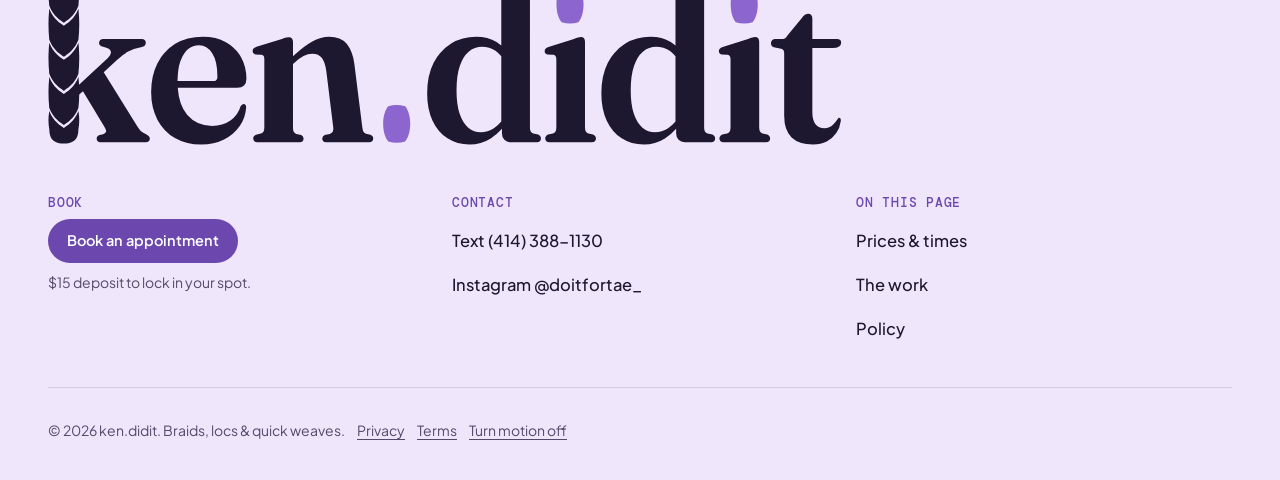
==== commit f182ad9e: "Panel round 3: alerts, Stripe deposit check, settings, styles, reviews, stats, reschedule, privacy -" ====
--- a/index.html
+++ b/index.html
@@ -67,7 +67,7 @@
   <div class="hero-copy">
     <p class="eyebrow"><span class="cr" aria-hidden="true"></span><span>Braids · Locs · Quick weaves</span></p>
     <h1>Braids, locs and quick weaves by Kenya.</h1>
-    <p class="hero-sub">Knotless, Fulani, feed-ins, quick weaves, men's styles, and kids' styles. Every style below lists its price and how long it takes. Pick a date, pay the $15 deposit, and send your request.</p>
+    <p class="hero-sub">Knotless, Fulani, feed-ins, quick weaves, men's styles, and kids' styles. Every style below lists its price and how long it takes. Pick a date, pay the <span class="js-dep">$15</span> deposit, and send your request.</p>
     <div class="hero-cta">
       <a class="btn btn-primary" href="#book">Book an appointment <svg class="arw" viewBox="0 0 24 24" aria-hidden="true"><path d="M5 12h14M13 6l6 6-6 6"/></svg></a>
       <a class="tlink" href="#prices">See all prices &amp; times</a>
@@ -96,7 +96,7 @@
       <div class="rate-list">
         <div id="price-grid"><!-- rendered from SERVICES --></div>
         <div class="price-notes">
-          <p><span class="pn-k">+$15</span>Any length past butt length is an extra $15 or more.</p>
+          <p><span class="pn-k js-long">+$15</span>Any length past butt length costs extra.</p>
           <p><span class="pn-k">DM</span>Any other style, DM or text me for the price.</p>
         </div>
       </div>
@@ -114,6 +114,10 @@
     </div>
     <div class="g-filters" id="g-filters" role="group" aria-label="Filter photos by style"></div>
     <div class="gallery" id="gallery"></div>
+    <div class="kind" id="reviews" hidden>
+      <h3 class="kind-h">What clients say</h3>
+      <ul class="kind-list" id="kind-list"></ul>
+    </div>
   </div>
 </section>
 
@@ -123,7 +127,7 @@
     <div class="sec-head">
       <p class="sec-label"><span class="mono">03</span><span class="cr" aria-hidden="true"></span><span class="mono">Booking</span></p>
       <h2 id="h-book">Book your appointment</h2>
-      <p class="sec-note">Choose your style, pick a date and time, then send your request. Kenya confirms your time by text, and the $15 deposit locks in your spot.</p>
+      <p class="sec-note">Choose your style, pick a date and time, then send your request. Kenya confirms your time by text, and the <span class="js-dep">$15</span> deposit locks in your spot.</p>
     </div>
 
     <div class="booker">
@@ -195,7 +199,7 @@
           </dl>
           <div class="sum-total">
             <div><span>Estimated total</span><b id="sum-total">$0</b></div>
-            <div class="dep"><span>Deposit to book</span><span>$15</span></div>
+            <div class="dep"><span>Deposit to book</span><span class="js-dep">$15</span></div>
             <div class="dep"><span>Due at appointment</span><span id="sum-due">$0</span></div>
           </div>
           <div class="dep-status" id="dep-status"><span class="ds-dot"></span><span id="dep-text">Deposit not paid yet</span></div>
@@ -303,7 +307,7 @@
         <a href="#policy">Policy</a>
       </div>
     </div>
-    <p class="foot-row">© 2026 ken.didit. Braids, locs &amp; quick weaves. <button type="button" class="motion-toggle" aria-pressed="false">Turn motion off</button></p>
+    <p class="foot-row">© 2026 ken.didit. Braids, locs &amp; quick weaves. <a href="/privacy.html">Privacy</a> <a href="/terms.html">Terms</a> <button type="button" class="motion-toggle" aria-pressed="false">Turn motion off</button></p>
   </div>
 </footer>
 
--- a/style.css
+++ b/style.css
@@ -311,6 +311,15 @@
 .pol-big{display:block;font-family:var(--disp);font-size:clamp(34px,3.4vw,48px);font-weight:600;letter-spacing:-.03em;line-height:1;color:var(--l700);margin-bottom:16px}
 .pol h3{font-family:var(--mono);font-size:12.5px;font-weight:500;letter-spacing:.06em;text-transform:uppercase;margin-bottom:6px}
 .pol p{font-size:15.5px;color:var(--ink2);max-width:30ch}
+.kind{margin-top:clamp(48px,6vw,80px)}
+.kind-h{font-family:var(--disp);font-size:clamp(26px,2.6vw,34px);font-weight:600;letter-spacing:-.02em;line-height:1.1;margin-bottom:20px}
+.kind-list{display:grid;grid-template-columns:repeat(auto-fill,minmax(260px,1fr));gap:clamp(14px,1.6vw,22px)}
+.kind-card{position:relative;padding:22px 22px 20px;border-top:1.5px solid var(--ink);background:var(--mist)}
+.kind-stars{color:var(--l700);letter-spacing:.12em;font-size:15px;margin-bottom:8px}
+.kind-card blockquote{font-family:var(--disp);font-size:19px;font-weight:500;line-height:1.35;letter-spacing:-.01em}
+.kind-card blockquote::before{content:'\201C'}
+.kind-card blockquote::after{content:'\201D'}
+.kind-who{margin-top:14px;font-family:var(--mono);font-size:12px;letter-spacing:.04em;text-transform:uppercase;color:var(--ink2)}
 .faq-wrap{display:grid;grid-template-columns:minmax(0,1fr) minmax(0,2fr);gap:clamp(18px,3vw,48px);margin-top:clamp(56px,7vw,96px)}
 .faq-h{font-family:var(--disp);font-size:clamp(26px,2.6vw,34px);font-weight:600;letter-spacing:-.02em;line-height:1.1}
 .faq-list{border-top:1.5px solid var(--ink)}
@@ -486,3 +495,4 @@
 html{scrollbar-color:var(--lilac) var(--mist)}
 ::placeholder{color:#8a7fa0}
 input,textarea{caret-color:var(--l700)}
+.foot-row a{color:inherit;margin-left:10px;text-underline-offset:3px}
